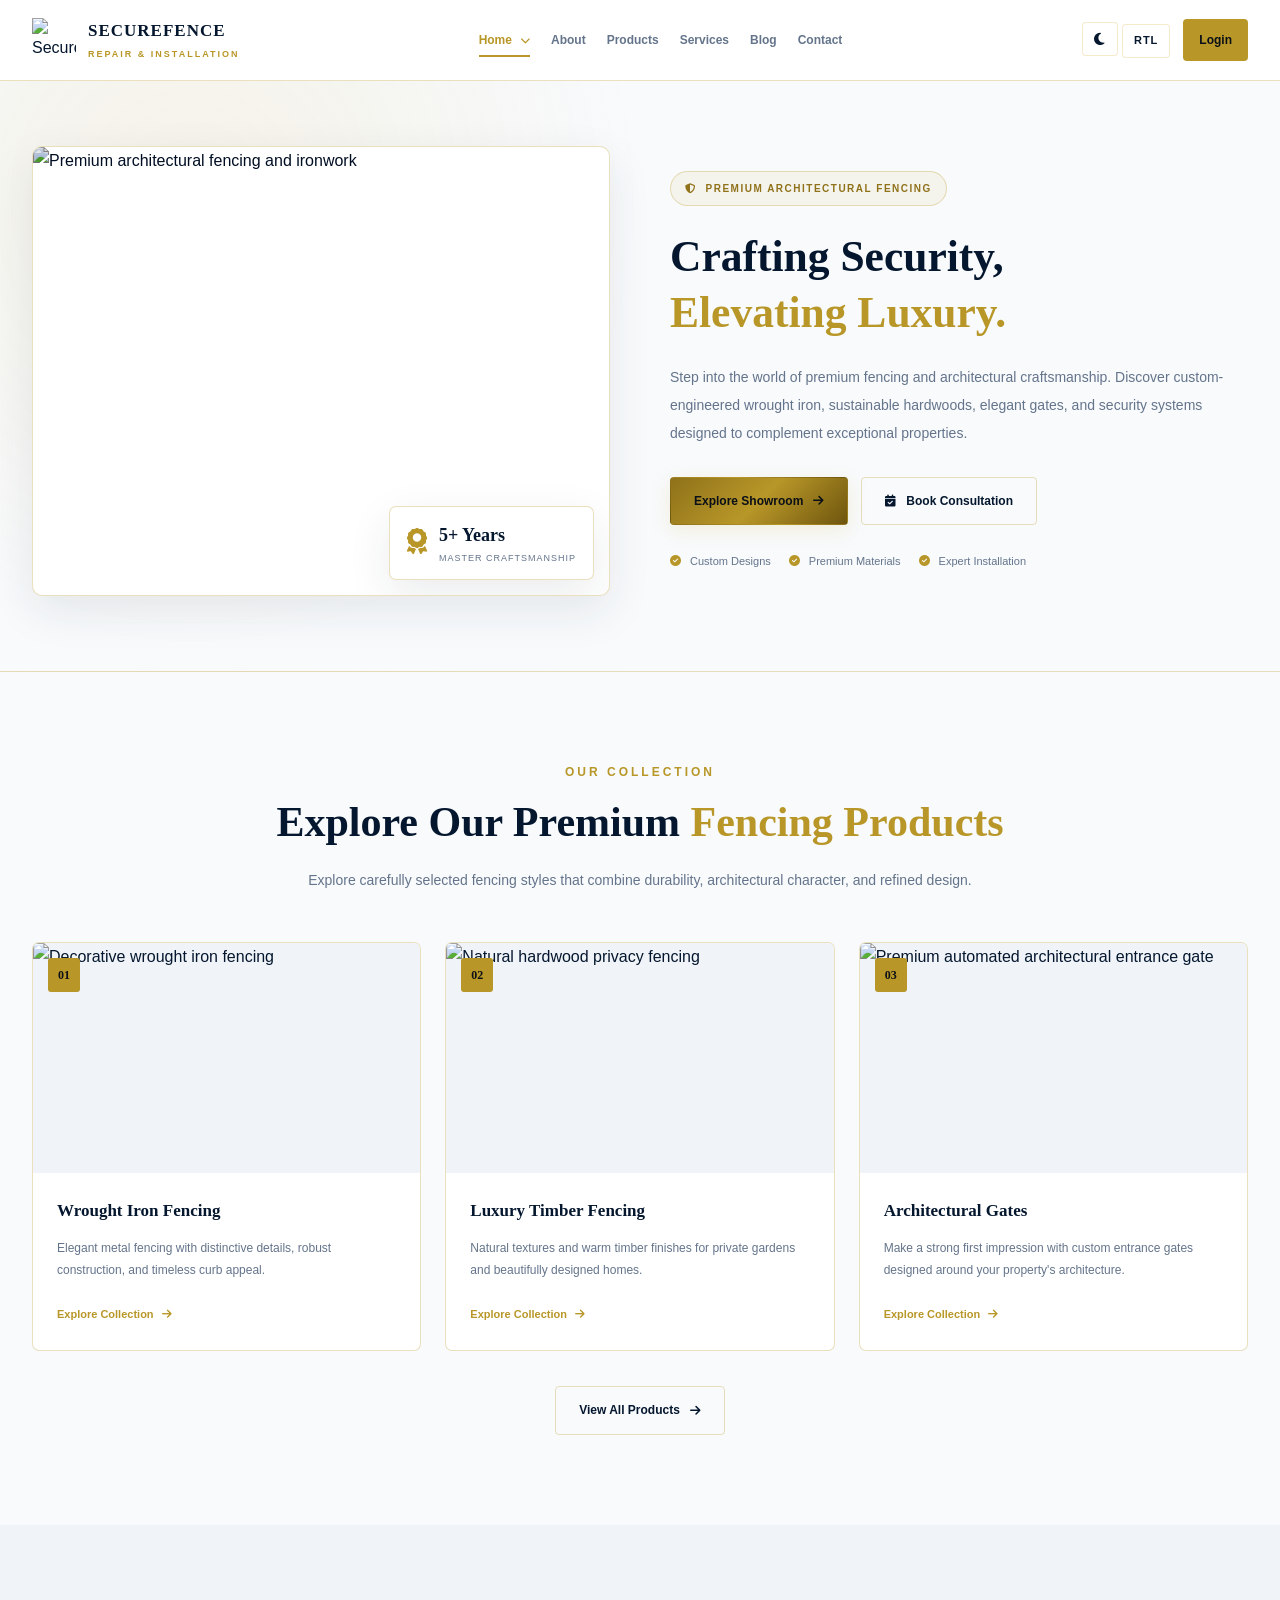
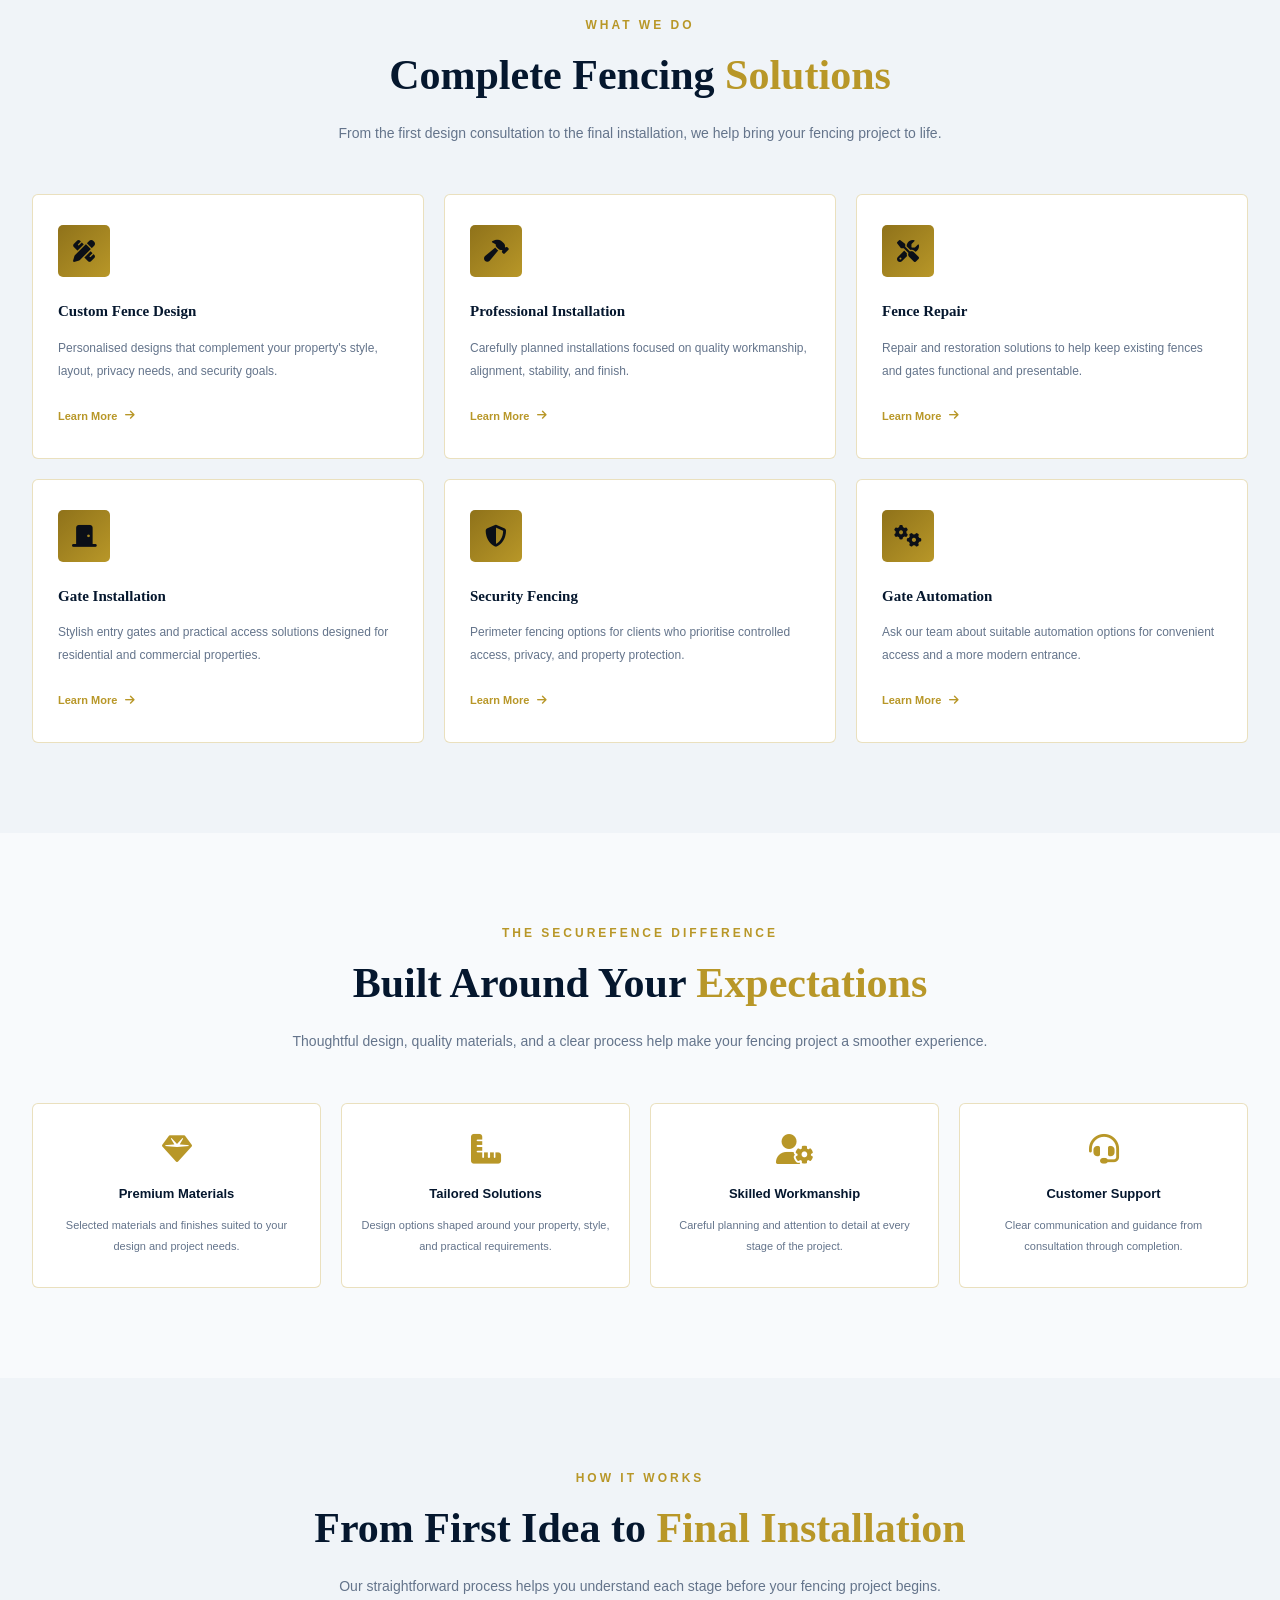
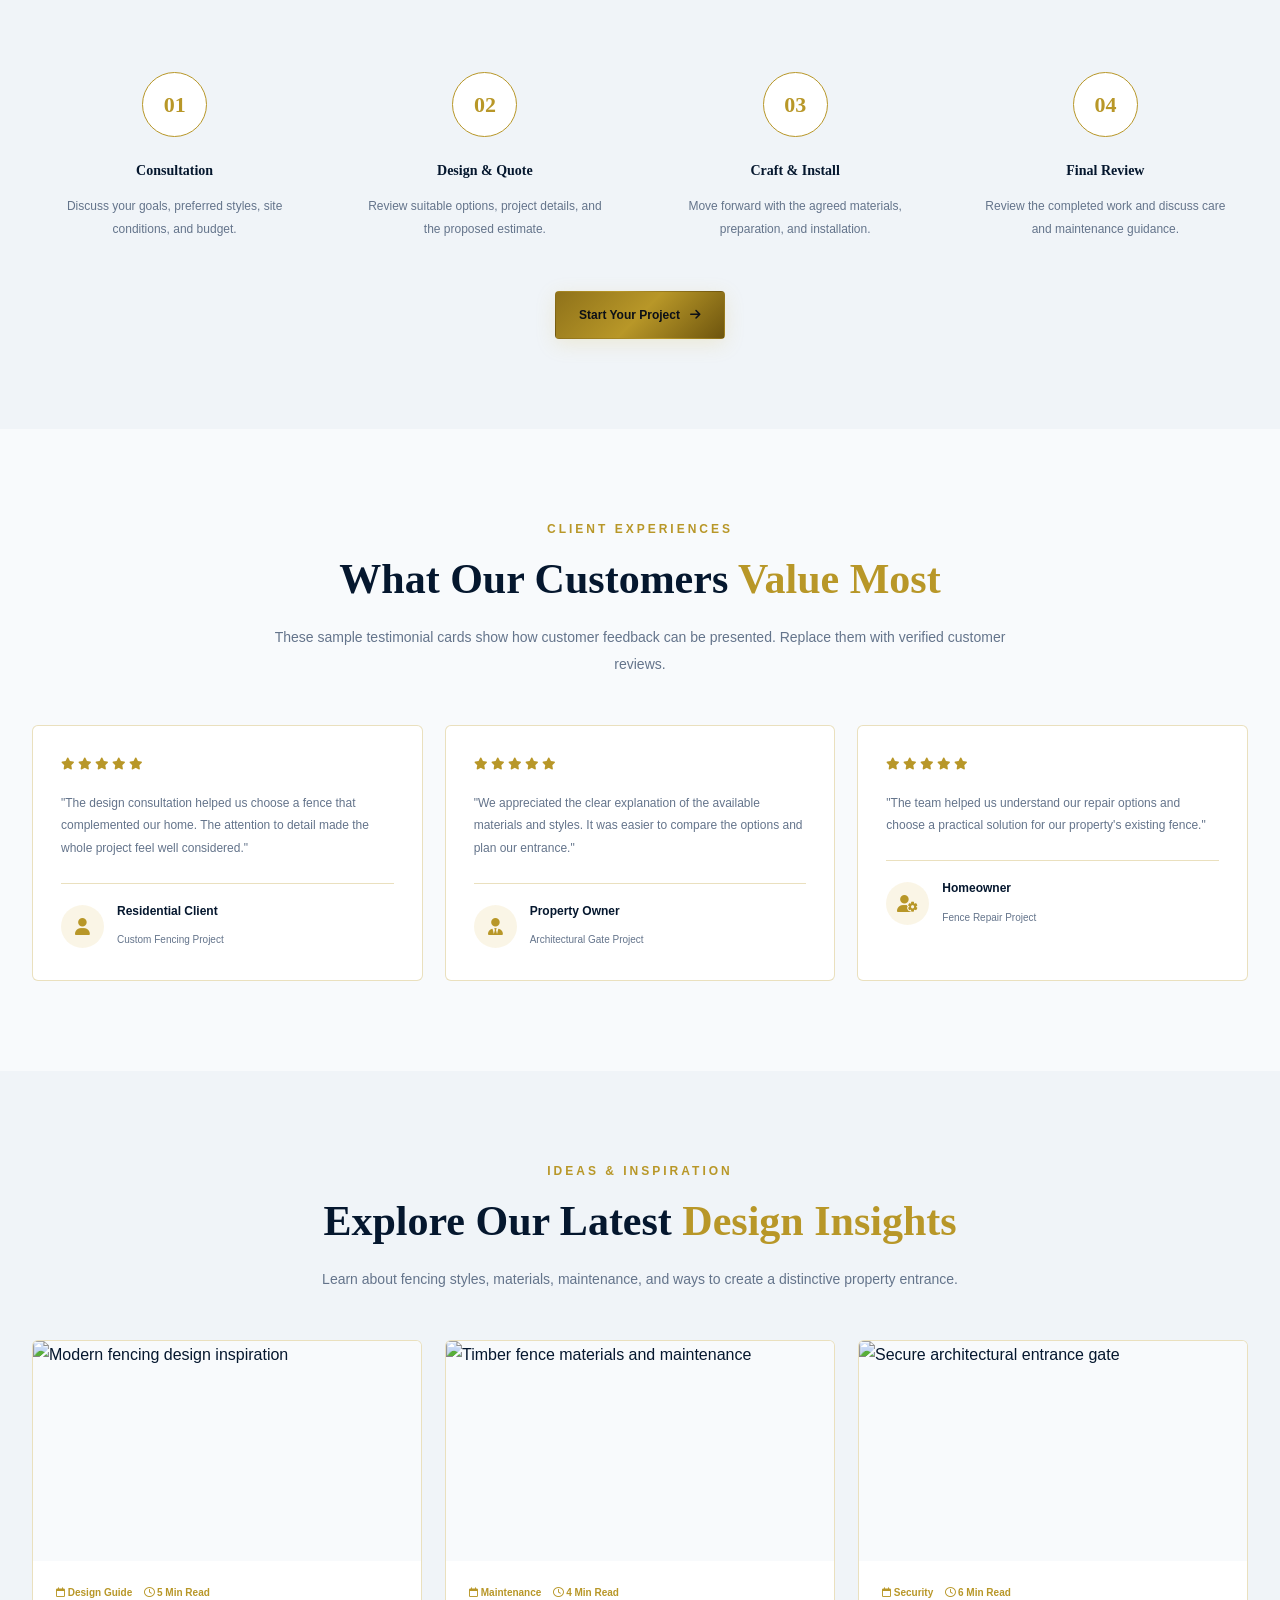
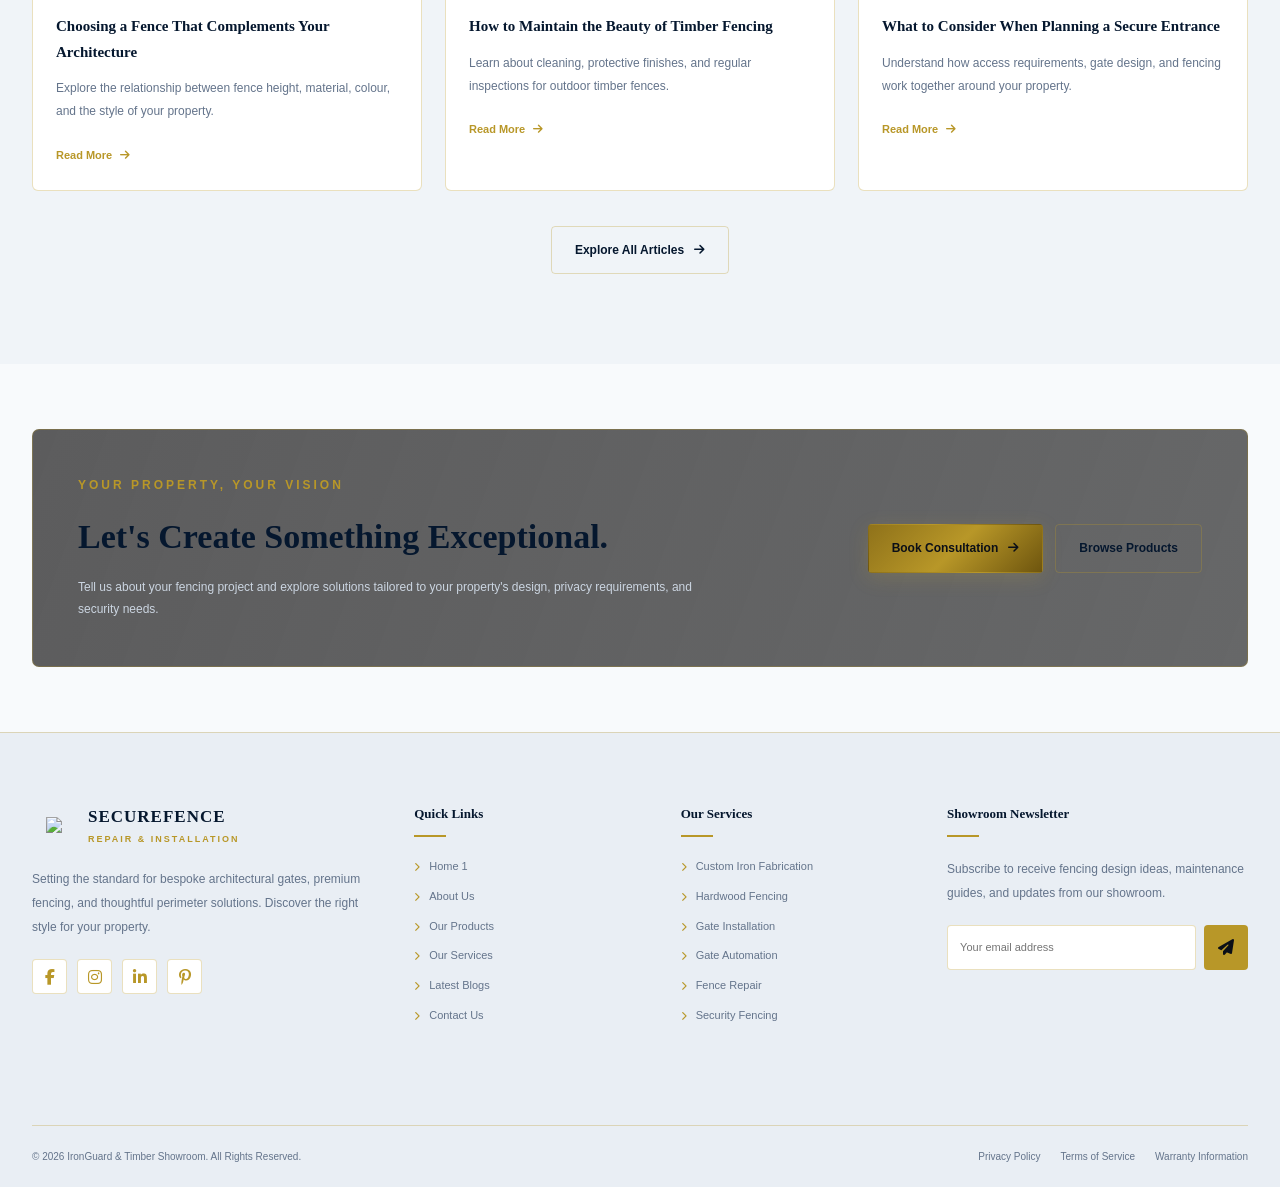
==== index.html @ bda10351 "Add files via upload" ====
<!DOCTYPE html>
<html lang="en" dir="ltr" data-theme="light">
<head>
<meta charset="UTF-8">
<meta name="viewport" content="width=device-width, initial-scale=1.0">

<title>Premium Fencing Showroom</title>
<meta name="description" content="Discover premium fencing, architectural gates, custom ironwork and luxury timber fencing by IronGuard & Timber.">

<!-- Font Awesome: icons -->
 <link rel="stylesheet"
      href="https://cdnjs.cloudflare.com/ajax/libs/font-awesome/6.5.2/css/all.min.css">
<link rel="stylesheet" href="https://cdnjs.cloudflare.com/ajax/libs/font-awesome/6.5.2/css/all.min.css">
<link href="https://fonts.googleapis.com/css2?family=Cinzel:wght@600;700;800&family=Plus+Jakarta+Sans:wght@300;400;500;600;700;800&display=swap" rel="stylesheet">
<link rel="stylesheet" href="main.css">
<script src="main.js" defer></script>
<link rel="icon" type="image/png" sizes="64x64" href="Images/Securelogo-removebg-preview.png">

<style>
/* ================= ROOT VARIABLES ================= */


/* ================= HERO ================= */
.hero-banner {
    position: relative;
    min-height: 550px;
    display: flex;
    align-items: center;
    padding: 65px 0 75px;
    overflow: hidden;
    background:
        radial-gradient(circle at 15% 20%, rgba(212,175,55,.10), transparent 38%),
        var(--bg-dark);
    border-bottom: 1px solid var(--accent-border);
}

.hero-grid {
    display: grid;
    grid-template-columns: 1fr 1fr;
    gap: 60px;
    align-items: center;
}

.hero-visual {
    position: relative;
}

.visual-frame {
    height: 450px;
    width: 100%;
    position: relative;
    overflow: hidden;
    border: 1px solid var(--accent-border);
    border-radius: 10px;
    background: var(--bg-card);
    box-shadow: var(--shadow);
}

.banner-image {
    width: 100%;
    height: 100%;
    object-fit: cover;
    object-position: center;
    display: block;
    filter: brightness(.87) contrast(1.06);
    transition: transform .7s ease;
}

.visual-frame:hover .banner-image {
    transform: scale(1.04);
}

.floating-stat-card {
    position: absolute;
    bottom: 15px;
    right: 15px;
    max-width: calc(100% - 30px);
    display: flex;
    align-items: center;
    gap: 12px;
    padding: 13px 17px;
    border: 1px solid var(--accent-border);
    border-radius: 7px;
    background: var(--bg-card);
    box-shadow: var(--shadow);
}

.stat-icon {
    font-size: 27px;
    color: var(--gold-primary);
}

.stat-number {
    font-family: var(--font-heading);
    font-size: 18px;
    font-weight: 800;
    white-space: nowrap;
}

.stat-label {
    color: var(--text-muted);
    font-size: 9px;
    letter-spacing: 1px;
    text-transform: uppercase;
}

.hero-badge {
    display: inline-flex;
    align-items: center;
    gap: 9px;
    padding: 8px 14px;
    margin-bottom: 22px;
    border: 1px solid var(--accent-border);
    border-radius: 30px;
    color: var(--gold-light);
    background: rgba(212,175,55,.08);
    font-size: 10px;
    font-weight: 800;
    letter-spacing: 1.5px;
    text-transform: uppercase;
}

.hero-title {
    font-family: var(--font-heading);
    font-size: clamp(34px, 3.4vw, 51px);
    line-height: 1.3;
    margin-bottom: 22px;
}

.hero-title span {
    display: block;
    color: var(--gold-primary);
}

.hero-description {
    color: var(--text-muted);
    max-width: 580px;
    font-size: 14px;
    line-height: 2;
    margin-bottom: 30px;
}

.hero-actions {
    display: flex;
    flex-wrap: wrap;
    gap: 13px;
}

.hero-points {
    display: flex;
    flex-wrap: wrap;
    gap: 18px;
    margin-top: 27px;
    color: var(--text-muted);
    font-size: 11px;
}

.hero-points i {
    color: var(--gold-primary);
    margin-inline-end: 6px;
}

/* ================= ABOUT ================= */
.about-section {
    background: var(--soft-bg);
}

.about-grid {
    display: grid;
    grid-template-columns: 1fr 1fr;
    gap: 65px;
    align-items: center;
}

.about-visual {
    position: relative;
    padding: 0 20px 20px 0;
}

.about-visual img {
    width: 100%;
    height: 420px;
    display: block;
    object-fit: cover;
    border-radius: 7px;
    border: 1px solid var(--accent-border);
}

.about-visual::after {
    content: "";
    position: absolute;
    right: 0;
    bottom: 0;
    width: 65%;
    height: 65%;
    border-right: 3px solid var(--gold-primary);
    border-bottom: 3px solid var(--gold-primary);
    pointer-events: none;
    z-index: 0;
}

.about-visual img {
    position: relative;
    z-index: 1;
}

.about-experience {
    position: absolute;
    left: -12px;
    bottom: 38px;
    z-index: 2;
    background: var(--gold-primary);
    color: #0b0f17;
    padding: 17px 22px;
    border-radius: 5px;
}

.about-experience strong {
    display: block;
    font-family: var(--font-heading);
    font-size: 28px;
}

.about-experience span {
    font-size: 10px;
    font-weight: 800;
    text-transform: uppercase;
    letter-spacing: 1px;
}

.about-content .section-kicker {
    text-align: start;
}

.about-content .section-title {
    margin-bottom: 20px;
}

.about-content > p {
    color: var(--text-muted);
    font-size: 13px;
    line-height: 2;
    margin-bottom: 18px;
}

.about-points {
    display: grid;
    grid-template-columns: 1fr 1fr;
    gap: 16px;
    margin: 25px 0 30px;
}

.about-point {
    display: flex;
    gap: 11px;
    align-items: flex-start;
    font-size: 12px;
    font-weight: 700;
}

.about-point i {
    color: var(--gold-primary);
    margin-top: 4px;
}

/* ================= PRODUCTS ================= */
.products-section {
    background: var(--bg-dark);
}

.product-grid {
    display: grid;
    grid-template-columns: repeat(3, 1fr);
    gap: 24px;
}

.product-card {
    background: var(--bg-card);
    border: 1px solid var(--accent-border);
    border-radius: 7px;
    overflow: hidden;
    transition: var(--transition);
}

.product-card:hover {
    transform: translateY(-7px);
    border-color: var(--gold-primary);
    box-shadow: var(--shadow);
}

.product-image {
    height: 230px;
    overflow: hidden;
    position: relative;
    background: var(--soft-bg);
}

.product-image img {
    display: block;
    width: 100%;
    height: 100%;
    object-fit: cover;
    transition: transform .6s ease;
}

.product-card:hover .product-image img {
    transform: scale(1.06);
}

.product-number {
    position: absolute;
    left: 15px;
    top: 15px;
    background: var(--gold-primary);
    color: #0b0f17;
    font-family: var(--font-heading);
    font-size: 12px;
    font-weight: 800;
    padding: 7px 10px;
    border-radius: 3px;
}

.product-info {
    padding: 24px;
}

.product-info h3,
.service-card h3,
.process-card h3 {
    font-family: var(--font-heading);
}

.product-info h3 {
    font-size: 17px;
    margin-bottom: 11px;
}

.product-info p,
.service-card p,
.why-card p,
.process-card p,
.testimonial-card > p,
.blog-content p {
    color: var(--text-muted);
    font-size: 12px;
    line-height: 1.9;
}

.product-info p {
    margin-bottom: 17px;
}

.text-link {
    color: var(--gold-primary);
    font-size: 11px;
    font-weight: 800;
    display: inline-flex;
    align-items: center;
    gap: 8px;
    transition: var(--transition);
}

.text-link:hover {
    color: var(--gold-light);
    gap: 13px;
}

/* ================= SERVICES ================= */
.services-section {
    background: var(--soft-bg);
}

.services-grid {
    display: grid;
    grid-template-columns: repeat(3, 1fr);
    gap: 20px;
}

.service-card {
    position: relative;
    padding: 30px 25px;
    border: 1px solid var(--accent-border);
    border-radius: 6px;
    background: var(--bg-card);
    transition: var(--transition);
}

.service-card:hover {
    transform: translateY(-5px);
    border-color: var(--gold-primary);
}

.service-icon {
    width: 52px;
    height: 52px;
    display: flex;
    align-items: center;
    justify-content: center;
    color: #0b0f17;
    background: linear-gradient(135deg, var(--gold-light), var(--gold-primary));
    border-radius: 5px;
    font-size: 22px;
    margin-bottom: 22px;
}

.service-card h3 {
    font-size: 15px;
    margin-bottom: 12px;
}

.service-card p {
    margin-bottom: 18px;
}

/* ================= WHY CHOOSE US ================= */
.why-section {
    background: var(--bg-dark);
}

.why-grid {
    display: grid;
    grid-template-columns: repeat(4, 1fr);
    gap: 20px;
}

.why-card {
    text-align: center;
    padding: 30px 18px;
    background: var(--bg-card);
    border: 1px solid var(--accent-border);
    border-radius: 6px;
    transition: var(--transition);
}

.why-card:hover {
    border-color: var(--gold-primary);
    transform: translateY(-5px);
}

.why-card i {
    font-size: 30px;
    color: var(--gold-primary);
    margin-bottom: 19px;
}

.why-card h3 {
    font-size: 13px;
    margin-bottom: 10px;
}

.why-card p {
    font-size: 11px;
}

/* ================= PROCESS ================= */
.process-section {
    background: var(--soft-bg);
}

.process-grid {
    display: grid;
    grid-template-columns: repeat(4, 1fr);
    gap: 25px;
}

.process-card {
    text-align: center;
    padding: 25px 18px;
    position: relative;
}

.process-number {
    width: 65px;
    height: 65px;
    margin: 0 auto 22px;
    display: flex;
    align-items: center;
    justify-content: center;
    background: var(--bg-card);
    border: 1px solid var(--gold-primary);
    border-radius: 50%;
    color: var(--gold-primary);
    font-family: var(--font-heading);
    font-size: 22px;
    font-weight: 800;
}

.process-card h3 {
    font-size: 14px;
    margin-bottom: 12px;
}

/* ================= TESTIMONIALS ================= */
.testimonials-section {
    background: var(--bg-dark);
}

.testimonial-grid {
    display: grid;
    grid-template-columns: repeat(3, 1fr);
    gap: 22px;
}

.testimonial-card {
    padding: 28px;
    background: var(--bg-card);
    border: 1px solid var(--accent-border);
    border-radius: 6px;
}

.testimonial-stars {
    color: var(--gold-primary);
    font-size: 12px;
    letter-spacing: 3px;
    margin-bottom: 17px;
}

.testimonial-card > p {
    margin-bottom: 23px;
}

.testimonial-person {
    display: flex;
    align-items: center;
    gap: 13px;
    padding-top: 17px;
    border-top: 1px solid var(--accent-border);
}

.testimonial-avatar {
    width: 43px;
    height: 43px;
    flex-shrink: 0;
    display: flex;
    align-items: center;
    justify-content: center;
    background: rgba(212,175,55,.12);
    color: var(--gold-primary);
    border-radius: 50%;
    font-size: 17px;
}

.testimonial-person h4 {
    font-size: 12px;
    margin-bottom: 3px;
}

.testimonial-person span {
    color: var(--text-muted);
    font-size: 10px;
}

/* ================= BLOG ================= */
.blog-section {
    background: var(--soft-bg);
}

.blog-grid {
    display: grid;
    grid-template-columns: repeat(3, 1fr);
    gap: 23px;
}

.blog-card {
    background: var(--bg-card);
    border: 1px solid var(--accent-border);
    border-radius: 6px;
    overflow: hidden;
    transition: var(--transition);
}

.blog-card:hover {
    transform: translateY(-5px);
    border-color: var(--gold-primary);
}

.blog-image {
    height: 220px;
    overflow: hidden;
    background: var(--bg-dark);
}

.blog-image img {
    display: block;
    width: 100%;
    height: 100%;
    object-fit: cover;
    transition: transform .6s ease;
}

.blog-card:hover .blog-image img {
    transform: scale(1.05);
}

.blog-content {
    padding: 23px;
}

.blog-meta {
    display: flex;
    gap: 12px;
    flex-wrap: wrap;
    color: var(--gold-primary);
    font-size: 10px;
    font-weight: 800;
    margin-bottom: 13px;
}

.blog-content h3 {
    font-family: var(--font-heading);
    font-size: 15px;
    line-height: 1.7;
    margin-bottom: 12px;
}

.blog-content p {
    margin-bottom: 17px;
}

/* ================= CTA ================= */
.cta-section {
    padding: 65px 0;
    background: var(--bg-dark);
}

.cta-box {
    position: relative;
    overflow: hidden;
    display: flex;
    justify-content: space-between;
    align-items: center;
    gap: 30px;
    padding: 45px;
    background:
        linear-gradient(110deg, rgba(89, 89, 90, 0.98), rgba(81, 82, 83, 0.88)),
        url("Images/fffff.jpg") center/cover;
    border: 1px solid var(--accent-border);
    border-radius: 7px;
}

.cta-box h2 {
    font-family: var(--font-heading);
    font-size: clamp(23px, 3vw, 34px);
    margin-bottom: 10px;
}

.cta-box p {
    color: #cbd5e1;
    font-size: 12px;
    line-height: 1.9;
    max-width: 650px;
}

.cta-actions {
    display: flex;
    flex-wrap: wrap;
    gap: 12px;
    flex-shrink: 0;
}

/* ================= FOOTER ================= */
.site-footer {
    padding: 70px 0 0;
    background: var(--footer-bg);
    border-top: 1px solid var(--accent-border);
}

.footer-grid {
    display: grid;
    grid-template-columns: 1.5fr 1fr 1fr 1.3fr;
    gap: 35px;
    padding-bottom: 45px;
}

.footer-brand > p,
.footer-newsletter > p {
    color: var(--text-muted);
    font-size: 12px;
    line-height: 2;
    margin: 20px 0;
}

.footer-heading {
    color: var(--text-main);
    font-family: var(--font-heading);
    font-size: 13px;
    margin-bottom: 20px;
}

.footer-links li {
    margin-bottom: 11px;
}

.footer-links a {
    display: flex;
    align-items: center;
    gap: 9px;
    color: var(--text-muted);
    font-size: 11px;
    transition: var(--transition);
}

.footer-links a i {
    color: var(--gold-primary);
    font-size: 9px;
}

.footer-links a:hover {
    color: var(--gold-primary);
    transform: translateX(3px);
}

.social-links {
    display: flex;
    gap: 10px;
}

.social-icon {
    width: 35px;
    height: 35px;
    display: flex;
    align-items: center;
    justify-content: center;
    border: 1px solid var(--accent-border);
    border-radius: 4px;
    color: var(--gold-primary);
    transition: var(--transition);
}

.social-icon:hover {
    background: var(--gold-primary);
    color: #0b0f17;
}

.newsletter-form {
    display: flex;
    gap: 8px;
    margin-top: 18px;
}

.newsletter-input {
    width: 100%;
    min-width: 0;
    padding: 12px;
    border: 1px solid var(--accent-border);
    border-radius: 4px;
    outline: none;
    background: var(--input-bg);
    color: var(--text-main);
    font-size: 11px;
}

.newsletter-input:focus {
    border-color: var(--gold-primary);
}

.newsletter-btn {
    width: 44px;
    min-width: 44px;
    border: 0;
    border-radius: 4px;
    background: var(--gold-primary);
    color: #0b0f17;
}

.footer-bottom {
    display: flex;
    justify-content: space-between;
    align-items: center;
    gap: 20px;
    flex-wrap: wrap;
    padding: 22px 0;
    border-top: 1px solid var(--accent-border);
}

.footer-bottom p,
.legal-links a {
    color: var(--text-muted);
    font-size: 10px;
}

.legal-links {
    display: flex;
    flex-wrap: wrap;
    gap: 20px;
}

.legal-links a:hover {
    color: var(--gold-primary);
}

/* ================= RTL SUPPORT ================= */
html[dir="rtl"] body {
    direction: rtl;
}

html[dir="rtl"] .home-dropdown-menu {
    left: auto;
    right: 0;
}

html[dir="rtl"] .floating-stat-card {
    right: auto;
    left: 15px;
}

html[dir="rtl"] .about-visual {
    padding: 0 0 20px 20px;
}

html[dir="rtl"] .about-visual::after {
    right: auto;
    left: 0;
    border-right: 0;
    border-left: 3px solid var(--gold-primary);
}

html[dir="rtl"] .about-experience {
    left: auto;
    right: -12px;
}

html[dir="rtl"] .product-number {
    left: auto;
    right: 15px;
}

html[dir="rtl"] .footer-links a:hover {
    transform: translateX(-3px);
}

html[dir="rtl"] .hero-title,
html[dir="rtl"] .hero-description,
html[dir="rtl"] .about-content > p,
html[dir="rtl"] .about-content .section-kicker {
    text-align: start;
}

html[dir="rtl"] .hero-points i {
    margin-right: 0;
    margin-left: 6px;
}

/* ================= RESPONSIVE ================= */
@media (max-width: 1050px) {
    .nav-menu {
        gap: 13px;
    }

    .nav-link,
    .home-dropdown-btn {
        font-size: 10px;
    }

    .header-container {
        gap: 13px;
    }

    .logo-text {
        font-size: 12px;
    }

    .header-actions {
        gap: 6px;
    }

    .footer-grid {
        grid-template-columns: repeat(2, 1fr);
    }

    .why-grid {
        grid-template-columns: repeat(2, 1fr);
    }
}

@media (max-width: 800px) {
    .nav-wrapper,
    .header-actions .btn-login {
        display: none;
    }

    .header-container {
        min-height: 75px;
    }

    .header-actions {
        display: flex;
        margin-inline-start: auto;
    }

    .mobile-toggle {
        display: inline-flex;
        align-items: center;
        justify-content: center;
    }

    .hero-banner {
        min-height: auto;
        padding: 55px 0;
    }

    .hero-grid,
    .about-grid {
        grid-template-columns: 1fr;
        gap: 35px;
    }

    .hero-visual {
        order: 1;
    }

    .hero-content {
        order: 2;
    }

    .visual-frame {
        height: 370px;
    }

    .about-grid {
        gap: 35px;
    }

    .product-grid,
    .services-grid,
    .testimonial-grid,
    .blog-grid {
        grid-template-columns: repeat(2, 1fr);
    }

    .process-grid {
        grid-template-columns: repeat(2, 1fr);
    }

    .cta-box {
        flex-direction: column;
        align-items: flex-start;
        padding: 30px;
    }
}

@media (max-width: 560px) {
    .section {
        padding: 60px 0;
    }

    .logo-icon {
        width: 36px;
        height: 36px;
    }

    .logo-text {
        font-size: 11px;
    }

    .logo-text span {
        font-size: 7px;
        letter-spacing: 1px;
    }

    .header-controls {
        gap: 5px;
    }

    .control-btn {
        width: 34px;
        height: 34px;
    }

    #rtlToggle {
        min-width: 39px;
        padding: 0 6px;
    }

    .mobile-toggle {
        width: 35px;
        height: 35px;
    }

    .hero-grid {
        gap: 30px;
    }

    .hero-title {
        font-size: 32px;
    }

    .visual-frame {
        height: 290px;
    }

    .product-grid,
    .services-grid,
    .why-grid,
    .process-grid,
    .testimonial-grid,
    .blog-grid,
    .about-points {
        grid-template-columns: 1fr;
    }

    .about-visual img {
        height: 310px;
    }

    .product-image,
    .blog-image {
        height: 210px;
    }

    .cta-box {
        padding: 24px;
    }

    .cta-actions {
        width: 100%;
    }

    .cta-actions .btn {
        width: 100%;
    }

    .footer-grid {
        grid-template-columns: 1fr;
        gap: 28px;
    }

    .footer-bottom {
        align-items: flex-start;
        flex-direction: column;
    }

    .legal-links {
        gap: 12px;
    }
}
</style>
</head>

<body>

<!-- ================= HEADER ================= --> 
<header class="site-header" id="siteHeader">
    <div class="container header-container">

        <a href="index.html" class="brand-logo" aria-label="SecureFence Home">
            <div class="logo-icon">
                <img src="Images/Securelogo-removebg-preview.png" height="50px" width="250px" alt="SecureFence Logo">
            </div>
            <div class="logo-text">
                  SECUREFENCE
                <span>REPAIR &amp; INSTALLATION</span>
            </div>
        </a>

        <div class="nav-wrapper">
            <nav aria-label="Main navigation">
                <ul class="nav-menu">
                    <li class="home-dropdown" id="desktopHomeDropdown">
                        <button class="home-dropdown-btn active" id="homeDropdownBtn" type="button"
                                aria-expanded="false" aria-controls="desktopHomeMenu">
                            Home <i class="fa-solid fa-chevron-down chevron" aria-hidden="true"></i>
                        </button>
                        <ul class="home-dropdown-menu" id="desktopHomeMenu">
                            <li>
                                <a href="index.html">
                                    <i class="fa-solid fa-house"></i> Home 1
                                </a>
                            </li>
                            <li>
                                <a href="home2.html" aria-current="page">
                                    <i class="fa-solid fa-house-chimney"></i> Home 2
                                </a>
                            </li>
                        </ul>
                    </li>
                    <li><a href="about.html" class="nav-link">About</a></li>
                    <li><a href="products.html" class="nav-link">Products</a></li>
                    <li><a href="services.html" class="nav-link">Services</a></li>
                    <li><a href="blog.html" class="nav-link">Blog</a></li>
                    <li><a href="contact.html" class="nav-link">Contact</a></li>
                </ul>
            </nav>
        </div>

        <div class="header-actions">
            <div class="header-controls">
                <button class="control-btn" id="themeToggle" type="button"
                        aria-label="Switch to light mode" title="Switch to light mode">
                    <i class="fa-solid fa-sun" id="themeIcon" aria-hidden="true"></i>
                </button>

                <button class="control-btn" id="rtlToggle" type="button"
                        aria-label="Switch to right-to-left direction" title="Switch to RTL">
                   <!--- <i class="fa-solid fa-right-left" aria-hidden="true"></i>-->
                    <span id="rtlText">RTL</span>
                </button>
            </div>

            <a href="login.html" class="btn-login">Login</a>

            <button class="mobile-toggle" id="mobileToggle" type="button"
                    aria-label="Open navigation" aria-expanded="false"
                    aria-controls="mobileMenu">
                <i class="fa-solid fa-bars" id="mobileIcon" aria-hidden="true"></i>
            </button>
        </div>
    </div>
</header>

<!-- ================= MOBILE MENU ================= -->
<div class="mobile-menu" id="mobileMenu">
    <div class="container">
        <nav aria-label="Mobile navigation">
            <ul class="mobile-nav-list">
                <li><a href="index.html">Home 1</a></li>
                <li><a href="home2.html" aria-current="page">Home 2</a></li>
                <li><a href="about.html">About</a></li>
                <li><a href="products.html">Products</a></li>
                <li><a href="services.html">Services</a></li>
                <li><a href="blog.html">Blog</a></li>
                <li><a href="contact.html">Contact</a></li>
                <li><a href="login.html">Login</a></li>
            </ul>
        </nav>
    </div>
</div>

<main>

<!-- ================= HERO ================= -->
<section class="hero-banner" id="home">
    <div class="container">
        <div class="hero-grid">

            <div class="hero-visual">
                <div class="visual-frame">
                    <img src="https://encrypted-tbn0.gstatic.com/images?q=tbn:ANd9GcSGnHTJgWegaNxL4UjMPlr9b5x_BzYWsgTxJr5S-Besag&s=10"
                         alt="Premium architectural fencing and ironwork"
                         class="banner-image">
                    <div class="floating-stat-card">
                        <div class="stat-icon"><i class="fa-solid fa-award"></i></div>
                        <div>
                            <div class="stat-number">5+ Years</div>
                            <div class="stat-label">Master Craftsmanship</div>
                        </div>
                    </div>
                </div>
            </div>

            <div class="hero-content">
                <div class="hero-badge">
                    <i class="fa-solid fa-shield-halved"></i>
                    Premium Architectural Fencing
                </div>

                <h1 class="hero-title">
                    Crafting Security,
                    <span>Elevating Luxury.</span>
                </h1>

                <p class="hero-description">
                    Step into the world of premium fencing and architectural
                    craftsmanship. Discover custom-engineered wrought iron,
                    sustainable hardwoods, elegant gates, and security systems
                    designed to complement exceptional properties.
                </p>

                <div class="hero-actions">
                    <a href="products.html" class="btn btn-primary">
                        Explore Showroom <i class="fa-solid fa-arrow-right"></i>
                    </a>
                    <a href="contact.html" class="btn btn-outline">
                        <i class="fa-solid fa-calendar-check"></i> Book Consultation
                    </a>
                </div>

                <div class="hero-points">
                    <span><i class="fa-solid fa-check-circle"></i> Custom Designs</span>
                    <span><i class="fa-solid fa-check-circle"></i> Premium Materials</span>
                    <span><i class="fa-solid fa-check-circle"></i> Expert Installation</span>
                </div>
            </div>

        </div>
    </div>
</section>

<!-- ================= PRODUCTS ================= -->
<section class="section products-section" id="products">
    <div class="container">
        <div class="section-heading">
            <div class="section-kicker">Our Collection</div>
            <h2 class="section-title">Explore Our Premium <span class="gold-text">Fencing Products</span></h2>
            <p class="section-description">
                Explore carefully selected fencing styles that combine durability,
                architectural character, and refined design.
            </p>
        </div>

        <div class="product-grid">
            <article class="product-card">
                <div class="product-image">
                    <img src="https://encrypted-tbn0.gstatic.com/images?q=tbn:ANd9GcRDUDPrTLCvik5MwPNTlvg_Gv_c2z_TXyYrkqqd3yqA5g&s=10"
                         alt="Decorative wrought iron fencing" loading="lazy">
                    <span class="product-number">01</span>
                </div>
                <div class="product-info">
                    <h3>Wrought Iron Fencing</h3>
                    <p>Elegant metal fencing with distinctive details, robust construction, and timeless curb appeal.</p>
                    <a href="products.html" class="text-link">Explore Collection <i class="fa-solid fa-arrow-right"></i></a>
                </div>
            </article>

            <article class="product-card">
                <div class="product-image">
                    <img src="https://encrypted-tbn0.gstatic.com/images?q=tbn:ANd9GcSwchcbYLzEyR4oUoK6cRiGrmWMpxkjY6FMWxBHDpFAIg&s=10"
                         alt="Natural hardwood privacy fencing" loading="lazy">
                    <span class="product-number">02</span>
                </div>
                <div class="product-info">
                    <h3>Luxury Timber Fencing</h3>
                    <p>Natural textures and warm timber finishes for private gardens and beautifully designed homes.</p>
                    <a href="products.html" class="text-link">Explore Collection <i class="fa-solid fa-arrow-right"></i></a>
                </div>
            </article>

            <article class="product-card">
                <div class="product-image">
                    <img src="https://encrypted-tbn0.gstatic.com/images?q=tbn:ANd9GcTMCTEZXHMNzhebxg4hYboxSyzQKWUmsTVuX5I8t8-BsQ&s=10"
                         alt="Premium automated architectural entrance gate" loading="lazy">
                    <span class="product-number">03</span>
                </div>
                <div class="product-info">
                    <h3>Architectural Gates</h3>
                    <p>Make a strong first impression with custom entrance gates designed around your property's architecture.</p>
                    <a href="products.html" class="text-link">Explore Collection <i class="fa-solid fa-arrow-right"></i></a>
                </div>
            </article>
        </div>

        <div style="text-align:center;margin-top:35px">
            <a href="products.html" class="btn btn-outline">View All Products <i class="fa-solid fa-arrow-right"></i></a>
        </div>
    </div>
</section>

<!-- ================= SERVICES ================= -->
<section class="section services-section" id="services">
    <div class="container">
        <div class="section-heading">
            <div class="section-kicker">What We Do</div>
            <h2 class="section-title">Complete Fencing <span class="gold-text">Solutions</span></h2>
            <p class="section-description">From the first design consultation to the final installation, we help bring your fencing project to life.</p>
        </div>

        <div class="services-grid">
            <article class="service-card">
                <div class="service-icon"><i class="fa-solid fa-pen-ruler"></i></div>
                <h3>Custom Fence Design</h3>
                <p>Personalised designs that complement your property's style, layout, privacy needs, and security goals.</p>
                <a href="services.html" class="text-link">Learn More <i class="fa-solid fa-arrow-right"></i></a>
            </article>

            <article class="service-card">
                <div class="service-icon"><i class="fa-solid fa-hammer"></i></div>
                <h3>Professional Installation</h3>
                <p>Carefully planned installations focused on quality workmanship, alignment, stability, and finish.</p>
                <a href="services.html" class="text-link">Learn More <i class="fa-solid fa-arrow-right"></i></a>
            </article>

            <article class="service-card">
                <div class="service-icon"><i class="fa-solid fa-screwdriver-wrench"></i></div>
                <h3>Fence Repair</h3>
                <p>Repair and restoration solutions to help keep existing fences and gates functional and presentable.</p>
                <a href="services.html" class="text-link">Learn More <i class="fa-solid fa-arrow-right"></i></a>
            </article>

            <article class="service-card">
                <div class="service-icon"><i class="fa-solid fa-door-closed"></i></div>
                <h3>Gate Installation</h3>
                <p>Stylish entry gates and practical access solutions designed for residential and commercial properties.</p>
                <a href="services.html" class="text-link">Learn More <i class="fa-solid fa-arrow-right"></i></a>
            </article>

            <article class="service-card">
                <div class="service-icon"><i class="fa-solid fa-shield-halved"></i></div>
                <h3>Security Fencing</h3>
                <p>Perimeter fencing options for clients who prioritise controlled access, privacy, and property protection.</p>
                <a href="services.html" class="text-link">Learn More <i class="fa-solid fa-arrow-right"></i></a>
            </article>

            <article class="service-card">
                <div class="service-icon"><i class="fa-solid fa-gears"></i></div>
                <h3>Gate Automation</h3>
                <p>Ask our team about suitable automation options for convenient access and a more modern entrance.</p>
                <a href="services.html" class="text-link">Learn More <i class="fa-solid fa-arrow-right"></i></a>
            </article>
        </div>
    </div>
</section>

<!-- ================= WHY CHOOSE US ================= -->
<section class="section why-section" id="why-us">
    <div class="container">
        <div class="section-heading">
            <div class="section-kicker">The SECUREFENCE Difference</div>
            <h2 class="section-title">Built Around Your <span class="gold-text">Expectations</span></h2>
            <p class="section-description">Thoughtful design, quality materials, and a clear process help make your fencing project a smoother experience.</p>
        </div>

        <div class="why-grid">
            <article class="why-card">
                <i class="fa-solid fa-gem"></i>
                <h3>Premium Materials</h3>
                <p>Selected materials and finishes suited to your design and project needs.</p>
            </article>
            <article class="why-card">
                <i class="fa-solid fa-ruler-combined"></i>
                <h3>Tailored Solutions</h3>
                <p>Design options shaped around your property, style, and practical requirements.</p>
            </article>
            <article class="why-card">
                <i class="fa-solid fa-user-gear"></i>
                <h3>Skilled Workmanship</h3>
                <p>Careful planning and attention to detail at every stage of the project.</p>
            </article>
            <article class="why-card">
                <i class="fa-solid fa-headset"></i>
                <h3>Customer Support</h3>
                <p>Clear communication and guidance from consultation through completion.</p>
            </article>
        </div>
    </div>
</section>

<!-- ================= PROCESS ================= -->
<section class="section process-section" id="process">
    <div class="container">
        <div class="section-heading">
            <div class="section-kicker">How It Works</div>
            <h2 class="section-title">From First Idea to <span class="gold-text">Final Installation</span></h2>
            <p class="section-description">Our straightforward process helps you understand each stage before your fencing project begins.</p>
        </div>

        <div class="process-grid">
            <article class="process-card">
                <div class="process-number">01</div>
                <h3>Consultation</h3>
                <p>Discuss your goals, preferred styles, site conditions, and budget.</p>
            </article>
            <article class="process-card">
                <div class="process-number">02</div>
                <h3>Design &amp; Quote</h3>
                <p>Review suitable options, project details, and the proposed estimate.</p>
            </article>
            <article class="process-card">
                <div class="process-number">03</div>
                <h3>Craft &amp; Install</h3>
                <p>Move forward with the agreed materials, preparation, and installation.</p>
            </article>
            <article class="process-card">
                <div class="process-number">04</div>
                <h3>Final Review</h3>
                <p>Review the completed work and discuss care and maintenance guidance.</p>
            </article>
        </div>

        <div style="text-align:center;margin-top:25px">
            <a href="contact.html" class="btn btn-primary">Start Your Project <i class="fa-solid fa-arrow-right"></i></a>
        </div>
    </div>
</section>

<!-- ================= TESTIMONIALS ================= -->
<section class="section testimonials-section" id="testimonials">
    <div class="container">
        <div class="section-heading">
            <div class="section-kicker">Client Experiences</div>
            <h2 class="section-title">What Our Customers <span class="gold-text">Value Most</span></h2>
            <p class="section-description">These sample testimonial cards show how customer feedback can be presented. Replace them with verified customer reviews.</p>
        </div>

        <div class="testimonial-grid">
            <article class="testimonial-card">
                <div class="testimonial-stars" aria-label="5 out of 5 stars">
                    <i class="fa-solid fa-star"></i><i class="fa-solid fa-star"></i><i class="fa-solid fa-star"></i><i class="fa-solid fa-star"></i><i class="fa-solid fa-star"></i>
                </div>
                <p>"The design consultation helped us choose a fence that complemented our home. The attention to detail made the whole project feel well considered."</p>
                <div class="testimonial-person">
                    <div class="testimonial-avatar"><i class="fa-solid fa-user"></i></div>
                    <div><h4>Residential Client</h4><span>Custom Fencing Project</span></div>
                </div>
            </article>

            <article class="testimonial-card">
                <div class="testimonial-stars" aria-label="5 out of 5 stars">
                    <i class="fa-solid fa-star"></i><i class="fa-solid fa-star"></i><i class="fa-solid fa-star"></i><i class="fa-solid fa-star"></i><i class="fa-solid fa-star"></i>
                </div>
                <p>"We appreciated the clear explanation of the available materials and styles. It was easier to compare the options and plan our entrance."</p>
                <div class="testimonial-person">
                    <div class="testimonial-avatar"><i class="fa-solid fa-user-tie"></i></div>
                    <div><h4>Property Owner</h4><span>Architectural Gate Project</span></div>
                </div>
            </article>

            <article class="testimonial-card">
                <div class="testimonial-stars" aria-label="5 out of 5 stars">
                    <i class="fa-solid fa-star"></i><i class="fa-solid fa-star"></i><i class="fa-solid fa-star"></i><i class="fa-solid fa-star"></i><i class="fa-solid fa-star"></i>
                </div>
                <p>"The team helped us understand our repair options and choose a practical solution for our property's existing fence."</p>
                <div class="testimonial-person">
                    <div class="testimonial-avatar"><i class="fa-solid fa-user-gear"></i></div>
                    <div><h4>Homeowner</h4><span>Fence Repair Project</span></div>
                </div>
            </article>
        </div>
    </div>
</section>

<!-- ================= BLOG ================= -->
<section class="section blog-section" id="blog">
    <div class="container">
        <div class="section-heading">
            <div class="section-kicker">Ideas &amp; Inspiration</div>
            <h2 class="section-title">Explore Our Latest <span class="gold-text">Design Insights</span></h2>
            <p class="section-description">Learn about fencing styles, materials, maintenance, and ways to create a distinctive property entrance.</p>
        </div>

        <div class="blog-grid">
            <article class="blog-card">
                <div class="blog-image">
                    <img src="https://encrypted-tbn0.gstatic.com/images?q=tbn:ANd9GcSnomcPvVDXRPD0rD32AiBqfCBNjrC3yFo0w8srVuxyhA&s=10" alt="Modern fencing design inspiration" loading="lazy">
                </div>
                <div class="blog-content">
                    <div class="blog-meta"><span><i class="fa-regular fa-calendar"></i> Design Guide</span><span><i class="fa-regular fa-clock"></i> 5 Min Read</span></div>
                    <h3>Choosing a Fence That Complements Your Architecture</h3>
                    <p>Explore the relationship between fence height, material, colour, and the style of your property.</p>
                    <a href="blog.html" class="text-link">Read More <i class="fa-solid fa-arrow-right"></i></a>
                </div>
            </article>

            <article class="blog-card">
                <div class="blog-image">
                    <img src="https://cdn.prod.website-files.com/63ec734487e69f1cc0fcd3f8/677fbceb76d4ce412a7a1575_download%20(1).jpg" alt="Timber fence materials and maintenance" loading="lazy">
                </div>
                <div class="blog-content">
                    <div class="blog-meta"><span><i class="fa-regular fa-calendar"></i> Maintenance</span><span><i class="fa-regular fa-clock"></i> 4 Min Read</span></div>
                    <h3>How to Maintain the Beauty of Timber Fencing</h3>
                    <p>Learn about cleaning, protective finishes, and regular inspections for outdoor timber fences.</p>
                    <a href="blog.html" class="text-link">Read More <i class="fa-solid fa-arrow-right"></i></a>
                </div>
            </article>

            <article class="blog-card">
                <div class="blog-image">
                    <img src="https://encrypted-tbn0.gstatic.com/images?q=tbn:ANd9GcQzOUYswkuJ_DgDsmLIfZEdTKwG3GOsm7kBLLds4Q0i1g&s" alt="Secure architectural entrance gate" loading="lazy">
                </div>
                <div class="blog-content">
                    <div class="blog-meta"><span><i class="fa-regular fa-calendar"></i> Security</span><span><i class="fa-regular fa-clock"></i> 6 Min Read</span></div>
                    <h3>What to Consider When Planning a Secure Entrance</h3>
                    <p>Understand how access requirements, gate design, and fencing work together around your property.</p>
                    <a href="blog.html" class="text-link">Read More <i class="fa-solid fa-arrow-right"></i></a>
                </div>
            </article>
        </div>

        <div style="text-align:center;margin-top:35px">
            <a href="blog.html" class="btn btn-outline">Explore All Articles <i class="fa-solid fa-arrow-right"></i></a>
        </div>
    </div>
</section>

<!-- ================= CTA ================= -->
<section class="cta-section">
    <div class="container">
        <div class="cta-box">
            <div>
                <div class="section-kicker">Your Property, Your Vision</div>
                <h2>Let's Create Something Exceptional.</h2>
                <p>Tell us about your fencing project and explore solutions tailored to your property's design, privacy requirements, and security needs.</p>
            </div>
            <div class="cta-actions">
                <a href="contact.html" class="btn btn-primary">Book Consultation <i class="fa-solid fa-arrow-right"></i></a>
                <a href="products.html" class="btn btn-outline">Browse Products</a>
            </div>
        </div>
    </div>
</section>

</main>

<!-- ================= FOOTER ================= -->
<footer class="site-footer" id="footer">
    <div class="container">
        <div class="footer-grid">

            <div class="footer-brand">
                <a href="index.html" class="brand-logo">
                    <div class="logo-icon">
                        <img src="Images/Securelogo-removebg-preview.png">
                    </div>
                    <div class="logo-text">SECUREFENCE<span>REPAIR & INSTALLATION</span></div>
                </a>

                <p>Setting the standard for bespoke architectural gates, premium fencing, and thoughtful perimeter solutions. Discover the right style for your property.</p>

                <div class="social-links">
                    <a href="#" class="social-icon" aria-label="Facebook"><i class="fa-brands fa-facebook-f"></i></a>
                    <a href="#" class="social-icon" aria-label="Instagram"><i class="fa-brands fa-instagram"></i></a>
                    <a href="#" class="social-icon" aria-label="LinkedIn"><i class="fa-brands fa-linkedin-in"></i></a>
                    <a href="#" class="social-icon" aria-label="Pinterest"><i class="fa-brands fa-pinterest-p"></i></a>
                </div>
            </div>

            <div>
                <h4 class="footer-heading">Quick Links</h4>
                <ul class="footer-links">
                    <li><a href="index.html"><i class="fa-solid fa-chevron-right"></i> Home 1</a></li>
                   <!--- <li><a href="home2.html"><i class="fa-solid fa-chevron-right"></i> Home 2</a></li>-->
                    <li><a href="about.html"><i class="fa-solid fa-chevron-right"></i> About Us</a></li>
                    <li><a href="products.html"><i class="fa-solid fa-chevron-right"></i> Our Products</a></li>
                    <li><a href="services.html"><i class="fa-solid fa-chevron-right"></i> Our Services</a></li>
                    <li><a href="blog.html"><i class="fa-solid fa-chevron-right"></i> Latest Blogs</a></li>
                    <li><a href="contact.html"><i class="fa-solid fa-chevron-right"></i> Contact Us</a></li>
                </ul>
            </div>

            <div>
                <h4 class="footer-heading">Our Services</h4>
                <ul class="footer-links">
                    <li><a href="services.html"><i class="fa-solid fa-chevron-right"></i> Custom Iron Fabrication</a></li>
                    <li><a href="services.html"><i class="fa-solid fa-chevron-right"></i> Hardwood Fencing</a></li>
                    <li><a href="services.html"><i class="fa-solid fa-chevron-right"></i> Gate Installation</a></li>
                    <li><a href="services.html"><i class="fa-solid fa-chevron-right"></i> Gate Automation</a></li>
                    <li><a href="services.html"><i class="fa-solid fa-chevron-right"></i> Fence Repair</a></li>
                    <li><a href="services.html"><i class="fa-solid fa-chevron-right"></i> Security Fencing</a></li>
                </ul>
            </div>

            <div class="footer-newsletter">
                <h4 class="footer-heading">Showroom Newsletter</h4>
                <p>Subscribe to receive fencing design ideas, maintenance guides, and updates from our showroom.</p>
                <form class="newsletter-form" id="newsletterForm">
                    <input type="email" name="email" placeholder="Your email address"
                           class="newsletter-input" aria-label="Your email address"
                           autocomplete="email" required>
                    <button type="submit" class="newsletter-btn" aria-label="Subscribe to newsletter">
                        <i class="fa-solid fa-paper-plane"></i>
                    </button>
                </form>
            </div>

        </div>

        <div class="footer-bottom">
            <p>&copy; <span id="currentYear"></span> IronGuard &amp; Timber Showroom. All Rights Reserved.</p>
            <div class="legal-links">
                <a href="privacy.html">Privacy Policy</a>
                <a href="terms.html">Terms of Service</a>
                <a href="warranty.html">Warranty Information</a>
            </div>
        </div>
    </div>
</footer>

<!-- ================= JAVASCRIPT ================= -->
<script>
document.addEventListener("DOMContentLoaded", function () {
    const htmlRoot = document.documentElement;

    /* COPYRIGHT YEAR */
    const currentYear = document.getElementById("currentYear");
    if (currentYear) {
        currentYear.textContent = new Date().getFullYear();
    }

    /* DARK / LIGHT MODE */
    const themeToggle = document.getElementById("themeToggle");
    const themeIcon = document.getElementById("themeIcon");

    function updateThemeButton() {
        const isDark = htmlRoot.getAttribute("data-theme") === "dark";

        if (themeIcon) {
            themeIcon.className = isDark
                ? "fa-solid fa-sun"
                : "fa-solid fa-moon";
        }

        if (themeToggle) {
            themeToggle.setAttribute(
                "aria-label",
                isDark ? "Switch to light mode" : "Switch to dark mode"
            );
            themeToggle.title = isDark
                ? "Switch to light mode"
                : "Switch to dark mode";
        }
    }

    if (themeToggle) {
        themeToggle.addEventListener("click", function () {
            const isDark = htmlRoot.getAttribute("data-theme") === "dark";
            htmlRoot.setAttribute("data-theme", isDark ? "light" : "dark");
            updateThemeButton();
        });
    }

    updateThemeButton();

    /* RTL / LTR */
    const rtlToggle = document.getElementById("rtlToggle");
    const rtlText = document.getElementById("rtlText");

    function updateDirectionButton() {
        const isRTL = htmlRoot.getAttribute("dir") === "rtl";

        if (rtlText) {
            rtlText.textContent = isRTL ? "LTR" : "RTL";
        }

        if (rtlToggle) {
            rtlToggle.setAttribute(
                "aria-label",
                isRTL
                    ? "Switch to left-to-right direction"
                    : "Switch to right-to-left direction"
            );
            rtlToggle.title = isRTL ? "Switch to LTR" : "Switch to RTL";
        }
    }

    if (rtlToggle) {
        rtlToggle.addEventListener("click", function () {
            const isRTL = htmlRoot.getAttribute("dir") === "rtl";
            htmlRoot.setAttribute("dir", isRTL ? "ltr" : "rtl");
            updateDirectionButton();
        });
    }

    updateDirectionButton();

    /* HEADER SCROLL EFFECT */
    const siteHeader = document.getElementById("siteHeader");

    function updateHeaderScroll() {
        if (siteHeader) {
            siteHeader.classList.toggle("scrolled", window.scrollY > 30);
        }
    }

    window.addEventListener("scroll", updateHeaderScroll, { passive: true });
    updateHeaderScroll();

    /* HOME DROPDOWN */
    const desktopDropdown = document.getElementById("desktopHomeDropdown");
    const desktopDropdownButton = document.getElementById("homeDropdownBtn");

    function closeAllDropdowns() {
        document.querySelectorAll(".home-dropdown").forEach(function (item) {
            item.classList.remove("open");
            const button = item.querySelector(".home-dropdown-btn");
            if (button) {
                button.setAttribute("aria-expanded", "false");
            }
        });
    }

    if (desktopDropdown && desktopDropdownButton) {
        desktopDropdownButton.addEventListener("click", function (event) {
            event.stopPropagation();

            const shouldOpen = !desktopDropdown.classList.contains("open");
            closeAllDropdowns();

            if (shouldOpen) {
                desktopDropdown.classList.add("open");
                desktopDropdownButton.setAttribute("aria-expanded", "true");
            }
        });
    }

    document.addEventListener("click", function (event) {
        if (event.target instanceof Element &&
            !event.target.closest(".home-dropdown")) {
            closeAllDropdowns();
        }
    });

    /* MOBILE NAVIGATION */
    const mobileToggle = document.getElementById("mobileToggle");
    const mobileMenu = document.getElementById("mobileMenu");
    const mobileIcon = document.getElementById("mobileIcon");

    function closeMobileMenu() {
        if (mobileMenu) {
            mobileMenu.classList.remove("show");
        }

        if (mobileToggle) {
            mobileToggle.setAttribute("aria-expanded", "false");
            mobileToggle.setAttribute("aria-label", "Open navigation");
        }

        if (mobileIcon) {
            mobileIcon.className = "fa-solid fa-bars";
        }
    }

    if (mobileToggle && mobileMenu) {
        mobileToggle.addEventListener("click", function () {
            const isOpen = mobileMenu.classList.toggle("show");

            mobileToggle.setAttribute("aria-expanded", String(isOpen));
            mobileToggle.setAttribute(
                "aria-label",
                isOpen ? "Close navigation" : "Open navigation"
            );

            if (mobileIcon) {
                mobileIcon.className = isOpen
                    ? "fa-solid fa-xmark"
                    : "fa-solid fa-bars";
            }

            if (!isOpen) {
                closeAllDropdowns();
            }
        });

        mobileMenu.querySelectorAll("a").forEach(function (link) {
            link.addEventListener("click", function () {
                closeMobileMenu();
                closeAllDropdowns();
            });
        });
    }

    /* ESC KEY CLOSES MENUS */
    document.addEventListener("keydown", function (event) {
        if (event.key === "Escape") {
            closeAllDropdowns();
            closeMobileMenu();
        }
    });

    /* NEWSLETTER DEMO */
    const newsletterForm = document.getElementById("newsletterForm");

    if (newsletterForm) {
        newsletterForm.addEventListener("submit", function (event) {
            event.preventDefault();

            const emailInput = newsletterForm.querySelector('input[type="email"]');

            if (!emailInput || !emailInput.checkValidity()) {
                if (emailInput) emailInput.reportValidity();
                return;
            }

            alert(
                "Thank you for your interest! Newsletter delivery needs to be connected to a mailing service."
            );

            newsletterForm.reset();
        });
    }
});
</script>

</body>
</html>
---- main.css ----
/* ================= ROOT VARIABLES ================= */

/* DEFAULT LIGHT THEME */
:root,
[data-theme="light"] {
    color-scheme: light;

    --bg-dark: #f8fafc;
    --bg-card: #ffffff;
    --bg-header: rgba(255, 255, 255, .97);
    --bg-topbar: #edf1f5;

    --gold-primary: #b89728;
    --gold-light: #8f721a;
    --gold-dark: #6e550e;

    --text-light: #05172e;
    --text-muted: #64748b;

    --accent-border: rgba(184, 151, 40, .30);
    --footer-bg: #e9eef4;
    --soft-bg: #f0f4f8;
    --input-bg: #ffffff;

    --shadow: 0 15px 45px rgba(30, 41, 59, .09);

    --font-heading: Georgia, "Times New Roman", serif;
    --font-body: Arial, Helvetica, sans-serif;
    --transition: all .3s ease;
}

/* DARK THEME */
[data-theme="dark"] {
    color-scheme: dark;

    --bg-dark: #0b0f17;
    --bg-card: #131924;
    --bg-header: rgba(19, 25, 36, .95);
    --bg-topbar: #131924;

    --gold-primary: #d4af37;
    --gold-light: #f3e5ab;
    --gold-dark: #aa820a;

    --text-light: #f8fafc;
    --text-muted: #94a3b8;

    --accent-border: rgba(212, 175, 55, .25);
    --footer-bg: #070a0f;
    --soft-bg: rgba(212, 175, 55, .1);
    --input-bg: #131924;

    --shadow: 0 15px 45px rgba(0, 0, 0, .25);

    --font-heading: Georgia, "Times New Roman", serif;
    --font-body: Arial, Helvetica, sans-serif;
    --transition: all .3s ease;
}

/* ================= RESET ================= */
* {
    margin: 0;
    padding: 0;
    box-sizing: border-box;
    scroll-behavior: smooth;
}

body {
    background: var(--bg-dark);
    color: var(--text-light);
    font-family: var(--font-body);
    line-height: 1.7;
    overflow-x: hidden;
    transition: background .3s, color .3s;
}

img {
    max-width: 100%;
}

a {
    color: inherit;
    text-decoration: none;
}

button,
input,
textarea,
select {
    font: inherit;
}

button {
    cursor: pointer;
}

ul {
    list-style: none;
}

.container {
    width: 100%;
    max-width: 1280px;
    margin: auto;
    padding: 0 32px;
}

.section {
    padding: 90px 0;
}

.section-heading {
    max-width: 740px;
    margin: 0 auto 48px;
    text-align: center;
}

.section-kicker {
    color: var(--gold-primary);
    font-size: 12px;
    font-weight: 800;
    text-transform: uppercase;
    letter-spacing: 3px;
    margin-bottom: 12px;
}

.section-title {
    font-family: var(--font-heading);
    font-size: clamp(27px, 3.5vw, 42px);
    line-height: 1.35;
    margin-bottom: 16px;
}

.section-description {
    color: var(--text-muted);
    font-size: 14px;
    line-height: 1.9;
}

.gold-text {
    color: var(--gold-primary);
}

/* ================= BUTTONS ================= */
.btn {
    padding: 13px 23px;
    border: 1px solid transparent;
    border-radius: 4px;
    font-size: 12px;
    font-weight: 800;
    display: inline-flex;
    align-items: center;
    justify-content: center;
    gap: 10px;
    transition: var(--transition);
}

.btn-primary {
    color: #0b0f17;
    background: linear-gradient(
        135deg,
        var(--gold-light),
        var(--gold-primary),
        var(--gold-dark)
    );
    box-shadow: 0 5px 20px rgba(212, 175, 55, .17);
}

.btn-primary:hover {
    transform: translateY(-3px);
    box-shadow: 0 9px 25px rgba(212, 175, 55, .3);
}

.btn-outline {
    border-color: var(--accent-border);
    color: var(--text-light);
    background: transparent;
}

.btn-outline:hover {
    border-color: var(--gold-primary);
    color: var(--gold-primary);
    transform: translateY(-3px);
}

/* ================= TOP BAR ================= */
.top-bar {
    position: sticky;
    top: 0;
    z-index: 1200;
    background: var(--bg-topbar);
    border-bottom: 1px solid var(--accent-border);
    padding: 7px 0;
    font-size: 11px;
    color: var(--text-muted);
}

.top-bar .container {
    display: flex;
    justify-content: space-between;
    align-items: center;
    gap: 15px;
}

.top-info,
.top-controls {
    display: flex;
    align-items: center;
    gap: 20px;
    flex-wrap: wrap;
}

.top-info span {
    display: inline-flex;
    align-items: center;
    gap: 8px;
}

.top-info i {
    color: var(--gold-primary);
}

.status-badge {
    display: inline-flex;
    align-items: center;
    gap: 7px;
    color: #4ade80;
}

.status-badge.closed {
    color: #f87171;
}

.status-dot {
    width: 7px;
    height: 7px;
    background: currentColor;
    border-radius: 50%;
}

.control-btn {
    min-width: 37px;
    height: 34px;
    padding: 5px 11px;
    border-radius: 4px;
    border: 1px solid rgba(212, 175, 55, .25);
    background: var(--bg-card);
    color: var(--text-light);
    display: inline-flex;
    align-items: center;
    justify-content: center;
    gap: 7px;
    font-size: 11px;
    font-weight: 800;
    transition: var(--transition);
    cursor: pointer;
}

#themeToggle {
    width: 36px;
    min-width: 36px;
    padding: 0;
    font-size: 14px;
}

#rtlToggle {
    min-width: 47px;
    letter-spacing: 1px;
}

.control-btn:hover {
    background: var(--gold-primary);
    color: #0b0f17;
    border-color: var(--gold-primary);
}

/* ================= HEADER ================= */
.site-header {
    position: sticky;
    top: 0;
    z-index: 1100;
    background: var(--bg-header);
    backdrop-filter: blur(14px);
    -webkit-backdrop-filter: blur(14px);
    border-bottom: 1px solid var(--accent-border);
    transition: var(--transition);
}

.site-header.scrolled {
    box-shadow: var(--shadow);
}

.header-container {
    min-height: 80px;
    display: grid;
    grid-template-columns: auto 1fr auto;
    align-items: center;
    gap: 25px;
}

.brand-logo {
    display: inline-flex;
    align-items: center;
    gap: 12px;
    flex-shrink: 0;
}

.logo-icon {
    width: 44px;
    height: 44px;
    display: flex;
    align-items: center;
    justify-content: center;
}

.logo-icon img {
    max-width: 100%;
    max-height: 100%;
    object-fit: contain;
}

.logo-text {
    font-family: var(--font-heading);
    font-size: 17px;
    font-weight: 800;
    color: var(--text-light);
    letter-spacing: 1px;
    line-height: 1.55;
    white-space: nowrap;
}

.logo-text span {
    display: block;
    color: var(--gold-primary);
    font-family: var(--font-body);
    font-size: 9px;
    font-weight: 700;
    letter-spacing: 2px;
    margin-top: 3px;
}

.nav-wrapper {
    display: flex;
    justify-content: center;
}

.nav-menu {
    display: flex;
    align-items: center;
    gap: 21px;
}

.nav-menu > li {
    position: relative;
}

.nav-link,
.home-dropdown-btn {
    position: relative;
    color: var(--text-muted);
    font-size: 12px;
    font-weight: 700;
    white-space: nowrap;
    transition: var(--transition);
}

.nav-link {
    display: inline-block;
    padding: 12px 0;
}

.home-dropdown-btn {
    display: flex;
    align-items: center;
    gap: 8px;
    padding: 12px 0;
    background: transparent;
    border: 0;
    cursor: pointer;
    font-family: var(--font-body);
}

/* ================= NAV HOVER AND ACTIVE ================= */
.nav-link::after,
.home-dropdown-btn::after {
    content: "";
    position: absolute;
    left: 0;
    bottom: 5px;
    height: 2px;
    width: 0;
    background: var(--gold-primary);
    transition: var(--transition);
}

/* Hover state */
.nav-link:hover,
.home-dropdown-btn:hover {
    color: var(--gold-light);
}

/* Current page text */
.nav-link.active,
.nav-link[aria-current="page"],
.home-dropdown-btn.active,
.home-dropdown-btn[aria-current="page"] {
    color: var(--gold-primary);
}

/* Current page underline */
.nav-link.active::after,
.nav-link[aria-current="page"]::after,
.home-dropdown-btn.active::after,
.home-dropdown-btn[aria-current="page"]::after {
    width: 100%;
}

/* ================= HOME DROPDOWN ================= */
.home-dropdown {
    position: relative;
}

.home-dropdown .chevron {
    font-size: 10px;
    transition: transform .3s ease;
    display: inline-block;
}

.home-dropdown.open .chevron {
    transform: rotate(180deg);
}

.home-dropdown-menu {
    position: absolute;
    top: calc(100% + 8px);
    left: 0;
    min-width: 185px;
    padding: 8px;
    border: 1px solid var(--accent-border);
    border-radius: 5px;
    background: var(--bg-card);
    box-shadow: var(--shadow);
    display: none;
    z-index: 1300;
}

.home-dropdown.open .home-dropdown-menu {
    display: block;
    animation: dropdownIn .2s ease;
}

@keyframes dropdownIn {
    from {
        opacity: 0;
        transform: translateY(-5px);
    }
    to {
        opacity: 1;
        transform: translateY(0);
    }
}

.home-dropdown-menu a {
    display: flex;
    align-items: center;
    gap: 10px;
    padding: 10px 12px;
    color: var(--text-muted);
    font-size: 12px;
    border-radius: 4px;
    transition: var(--transition);
}

.home-dropdown-menu a i {
    color: var(--gold-primary);
    width: 16px;
}

.home-dropdown-menu a:hover {
    color: var(--gold-light);
    background: var(--soft-bg);
    padding-left: 17px;
}

/* Current Home dropdown option */
.home-dropdown-menu a[aria-current="page"] {
    color: var(--gold-primary);
    background: var(--soft-bg);
}

[dir="rtl"] .home-dropdown-menu {
    left: auto;
    right: 0;
}

[dir="rtl"] .home-dropdown-menu a:hover {
    padding-left: 12px;
    padding-right: 17px;
}


/* ================= HEADER ACTIONS ================= */
.header-actions {
    display: flex;
    align-items: center;
    gap: 13px;
}

.btn-login {
    padding: 10px 15px;
    border: 1px solid var(--accent-border);
    border-radius: 4px;
    background: var(--gold-primary);
    color: #0b0f17;
    font-size: 12px;
    font-weight: 800;
    display: inline-flex;
    align-items: center;
    gap: 8px;
    white-space: nowrap;
    transition: var(--transition);
}

.btn-login:hover {
    border-color: var(--gold-primary);
    opacity: .9;
}

.mobile-toggle {
    display: none;
    border: 1px solid var(--accent-border);
    border-radius: 4px;
    background: transparent;
    color: var(--text-light);
    font-size: 21px;
    padding: 6px 10px;
    cursor: pointer;
}

/* ================= MOBILE MENU ================= */
.mobile-menu {
    display: none;
    position: relative;
    z-index: 1000;
    padding: 15px 32px;
    background: var(--bg-card);
    border-bottom: 1px solid var(--accent-border);
}

.mobile-menu.show {
    display: block;
}

.mobile-nav-list {
    display: flex;
    flex-direction: column;
    gap: 8px;
}

.mobile-nav-list a {
    display: block;
    padding: 11px 0;
    color: var(--text-muted);
    border-inline-start: 3px solid transparent;
    transition: var(--transition);
}

/* Mobile active page */
.mobile-nav-list a.active,
.mobile-nav-list a[aria-current="page"] {
    color: var(--gold-primary);
    border-inline-start-color: var(--gold-primary);
    padding-inline-start: 12px;
}

.mobile-menu .nav-link,
.mobile-menu .home-dropdown-btn {
    width: 100%;
    display: flex;
    justify-content: space-between;
    padding: 11px 0;
    text-align: left;
}

.mobile-menu .home-dropdown-menu {
    position: static;
    margin: 3px 0 10px;
    box-shadow: none;
    width: 100%;
}

/* ================= FOOTER ================= */
/* Original footer background colors preserved */
.site-footer {
    background: var(--footer-bg);
    border-top: 1px solid var(--accent-border);
    padding: 65px 0 25px;
}

.footer-grid {
    display: grid;
    grid-template-columns: 1.5fr 1fr 1fr 1.2fr;
    gap: 40px;
    margin-bottom: 45px;
}

.footer-brand p {
    color: var(--text-muted);
    font-size: 12px;
    line-height: 2;
    margin: 18px 0 22px;
}

.social-links {
    display: flex;
    flex-wrap: wrap;
    gap: 9px;
}

.social-icon {
    width: 37px;
    height: 37px;
    display: flex;
    align-items: center;
    justify-content: center;
    background: var(--bg-card);
    border: 1px solid var(--accent-border);
    border-radius: 4px;
    color: var(--text-muted);
    transition: var(--transition);
}

.social-icon:hover {
    background: var(--gold-primary);
    color: #0b0f17;
    transform: translateY(-3px);
}

.footer-heading {
    position: relative;
    padding-bottom: 12px;
    margin-bottom: 23px;
    color: var(--text-light);
    font-family: var(--font-heading);
    font-size: 14px;
}

.footer-heading::after {
    content: "";
    position: absolute;
    left: 0;
    bottom: 0;
    width: 32px;
    height: 2px;
    background: var(--gold-primary);
}

.footer-links li {
    margin-bottom: 12px;
}

.footer-links a {
    display: inline-flex;
    align-items: center;
    gap: 9px;
    color: var(--text-muted);
    font-size: 11px;
    transition: var(--transition);
}

.footer-links a i {
    color: var(--gold-primary);
    font-size: 9px;
}

.footer-links a:hover {
    color: var(--gold-light);
    transform: translateX(4px);
}

.footer-newsletter p {
    color: var(--text-muted);
    font-size: 11px;
    line-height: 1.9;
    margin-bottom: 16px;
}

.newsletter-form {
    display: flex;
    gap: 7px;
}

.newsletter-input {
    width: 100%;
    min-width: 0;
    padding: 11px 12px;
    background: var(--bg-card);
    border: 1px solid var(--accent-border);
    border-radius: 4px;
    outline: none;
    color: var(--text-light);
    font-size: 11px;
}

.newsletter-input:focus {
    border-color: var(--gold-primary);
}

.newsletter-btn {
    width: 44px;
    flex-shrink: 0;
    border: none;
    border-radius: 4px;
    background: var(--gold-primary);
    color: #0b0f17;
    cursor: pointer;
    transition: var(--transition);
}

.newsletter-btn:hover {
    background: var(--gold-light);
}

.footer-bottom {
    display: flex;
    justify-content: space-between;
    align-items: center;
    flex-wrap: wrap;
    gap: 20px;
    padding-top: 24px;
    border-top: 1px solid var(--accent-border);
    color: var(--text-muted);
    font-size: 10px;
}

.legal-links {
    display: flex;
    flex-wrap: wrap;
    gap: 20px;
}

.legal-links a:hover {
    color: var(--gold-primary);
}

/* ================= RTL ALIGNMENTS ================= */
[dir="rtl"] .nav-link::after,
[dir="rtl"] .home-dropdown-btn::after {
    left: auto;
    right: 0;
}

[dir="rtl"] .footer-heading::after {
    left: auto;
    right: 0;
}

[dir="rtl"] .footer-links a:hover {
    transform: translateX(-4px);
}

/* ================= RESPONSIVE ================= */
@media (max-width: 1100px) {
    .header-container {
        grid-template-columns: auto 1fr;
        justify-content: space-between;
    }

    .nav-wrapper {
        display: none;
    }

    .mobile-toggle {
        display: block;
    }

    .footer-grid {
        grid-template-columns: repeat(2, 1fr);
    }
}

@media (max-width: 768px) {
    .container {
        padding: 0 20px;
    }

    .footer-grid {
        gap: 30px;
    }
}

@media (max-width: 520px) {
    .footer-grid {
        grid-template-columns: 1fr;
        gap: 30px;
    }

    .footer-bottom {
        flex-direction: column;
        text-align: center;
    }

    .legal-links {
        justify-content: center;
        gap: 13px;
    }

    .header-actions {
        gap: 8px;
    }

    .btn-login {
        padding: 7px 10px;
        font-size: 11px;
    }
}

/* HOME DROPDOWN FIX */

.home-dropdown {
    position: relative;
}

.home-dropdown-menu {
    display: none;
    position: absolute;
    top: 100%;
    left: 0;
    min-width: 180px;
    z-index: 9999;
}

.home-dropdown.open .home-dropdown-menu {
    display: block;
}

.home-dropdown-menu a[aria-current="page"] {
    color: var(--gold-primary);
}

[dir="rtl"] .home-dropdown-menu {
    left: auto;
    right: 0;
}
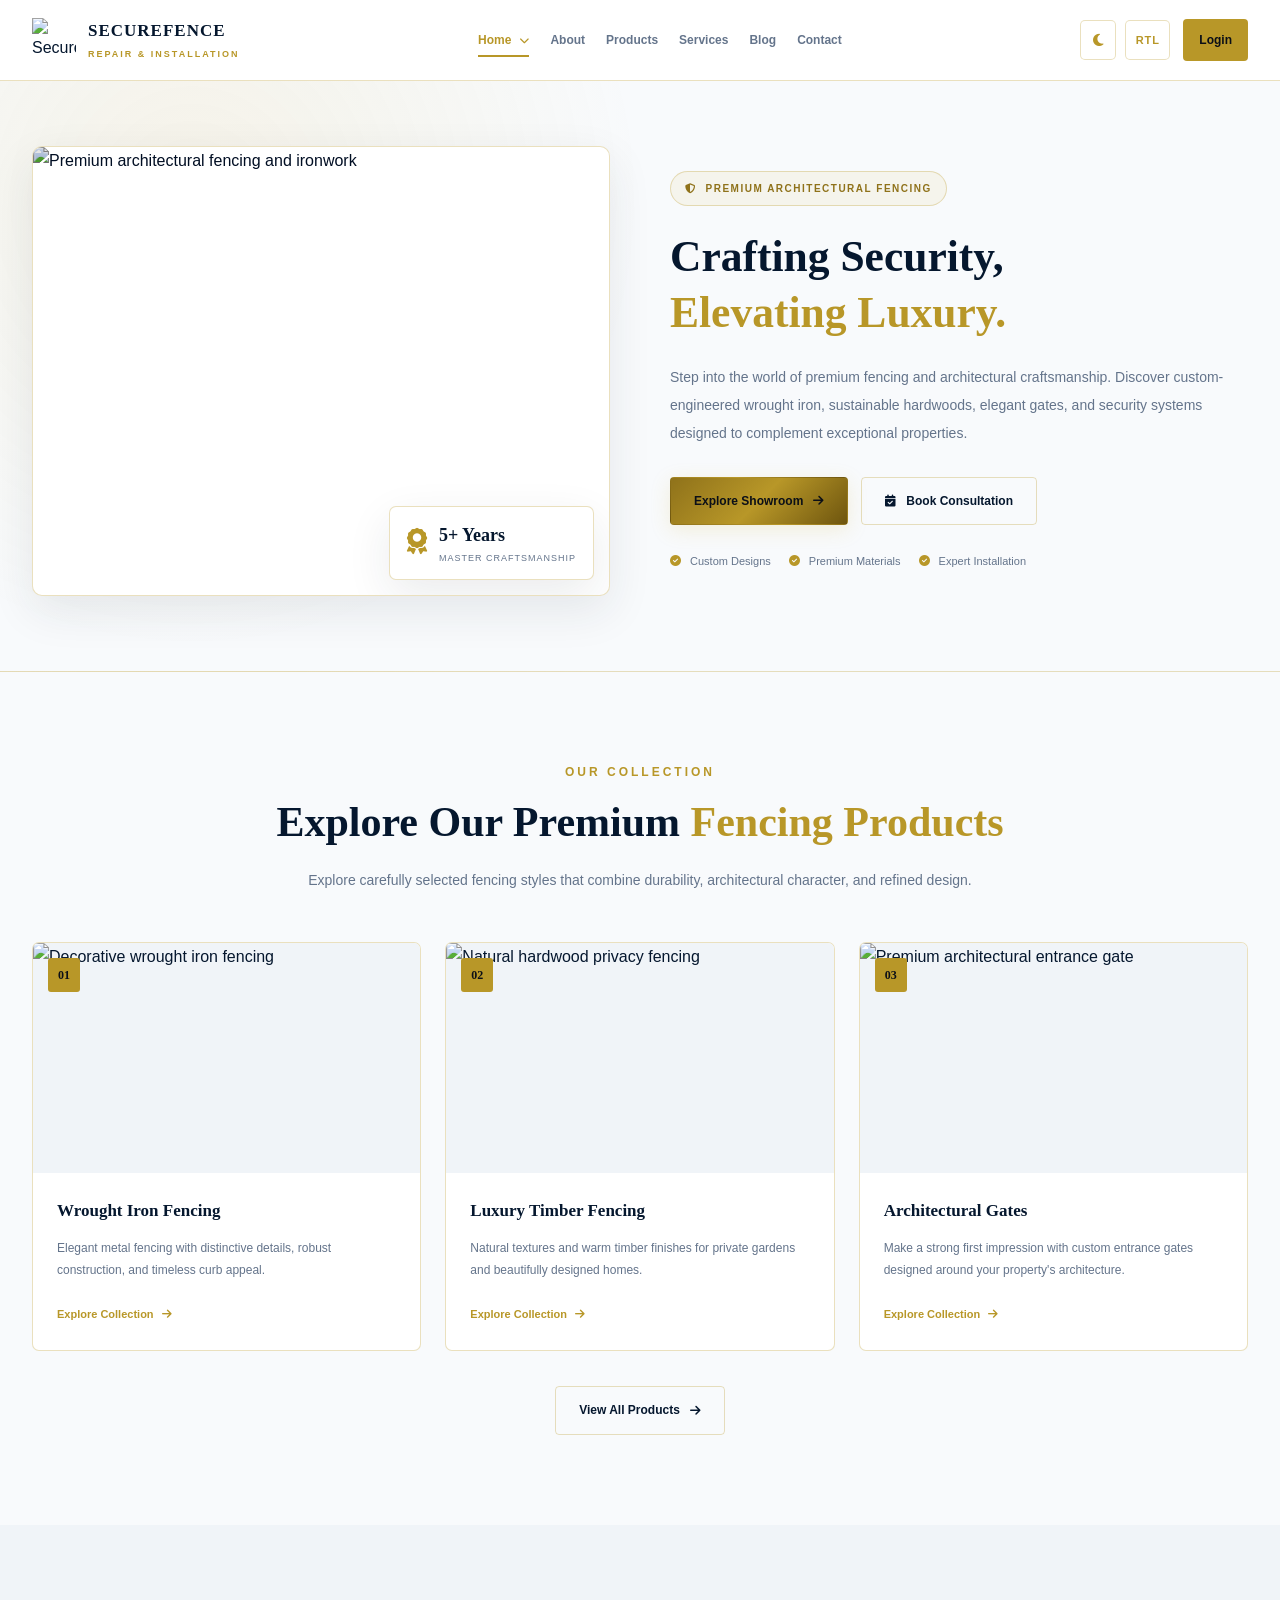
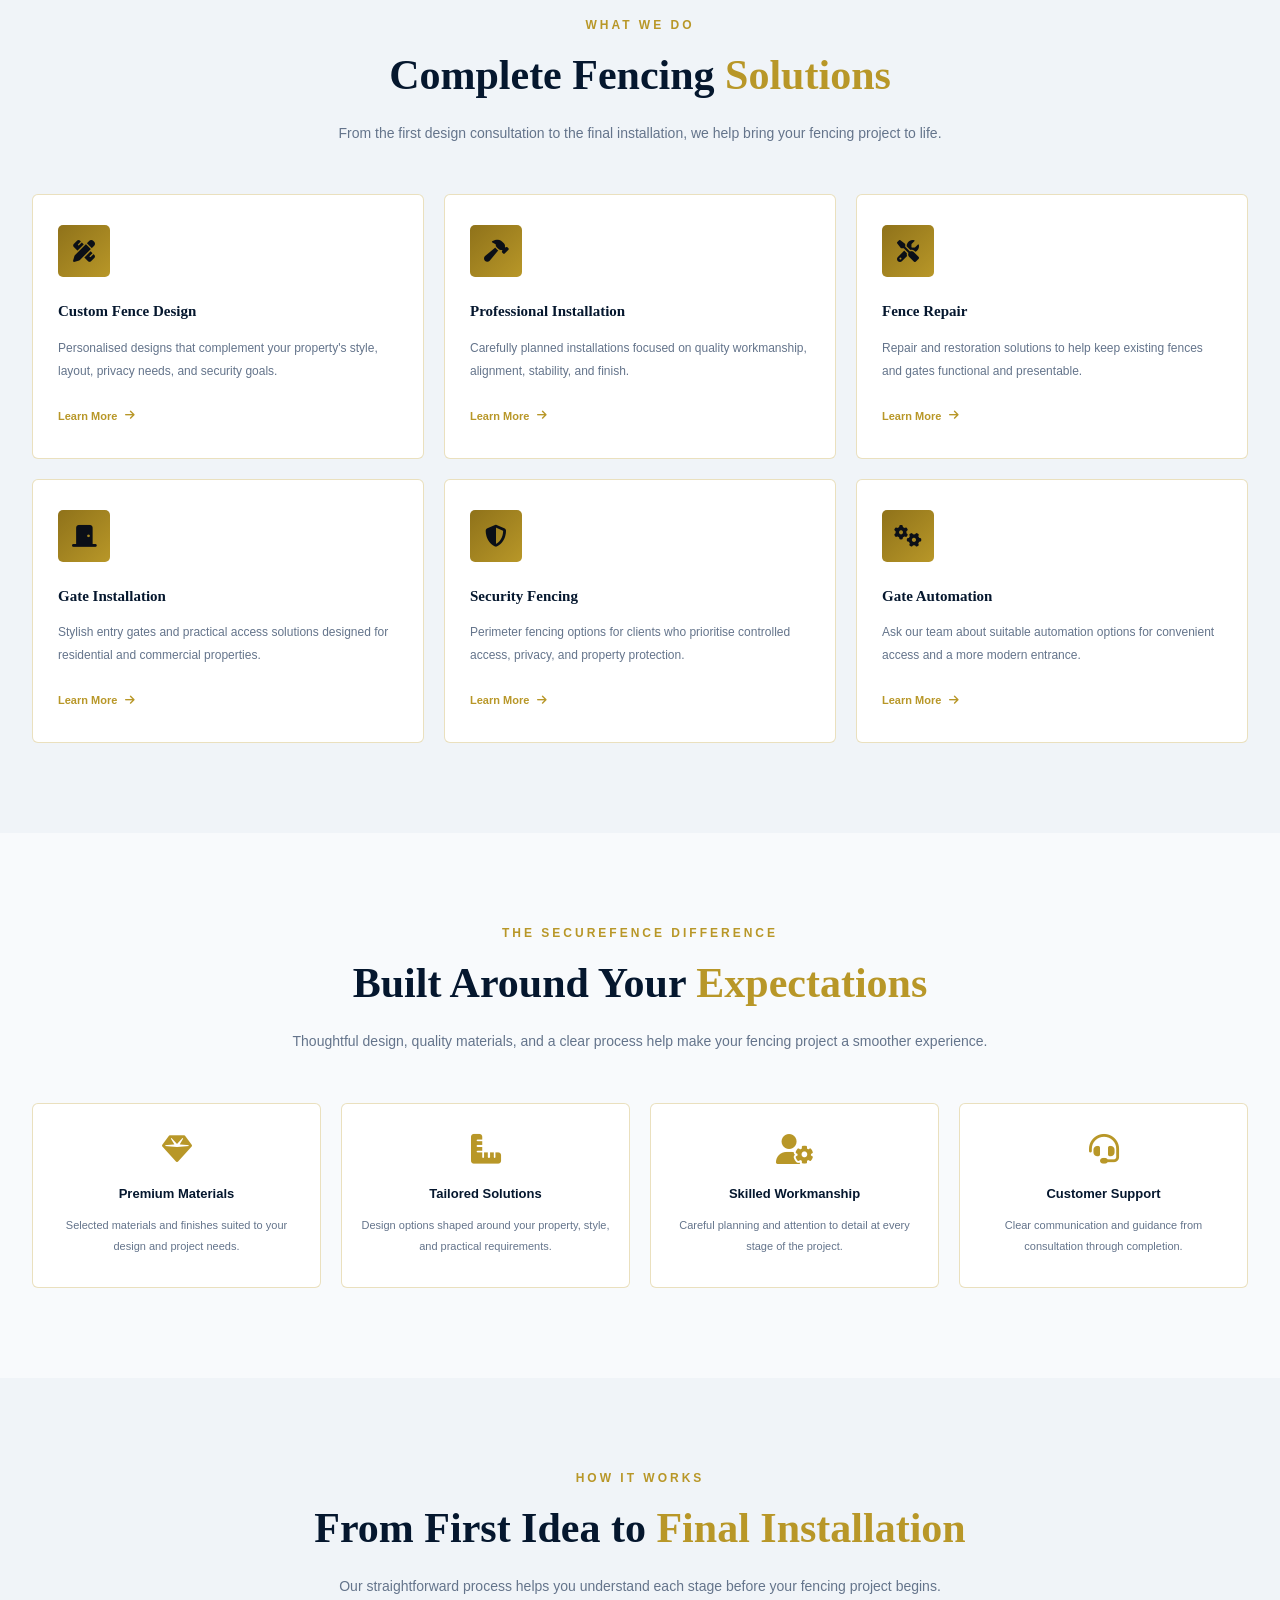
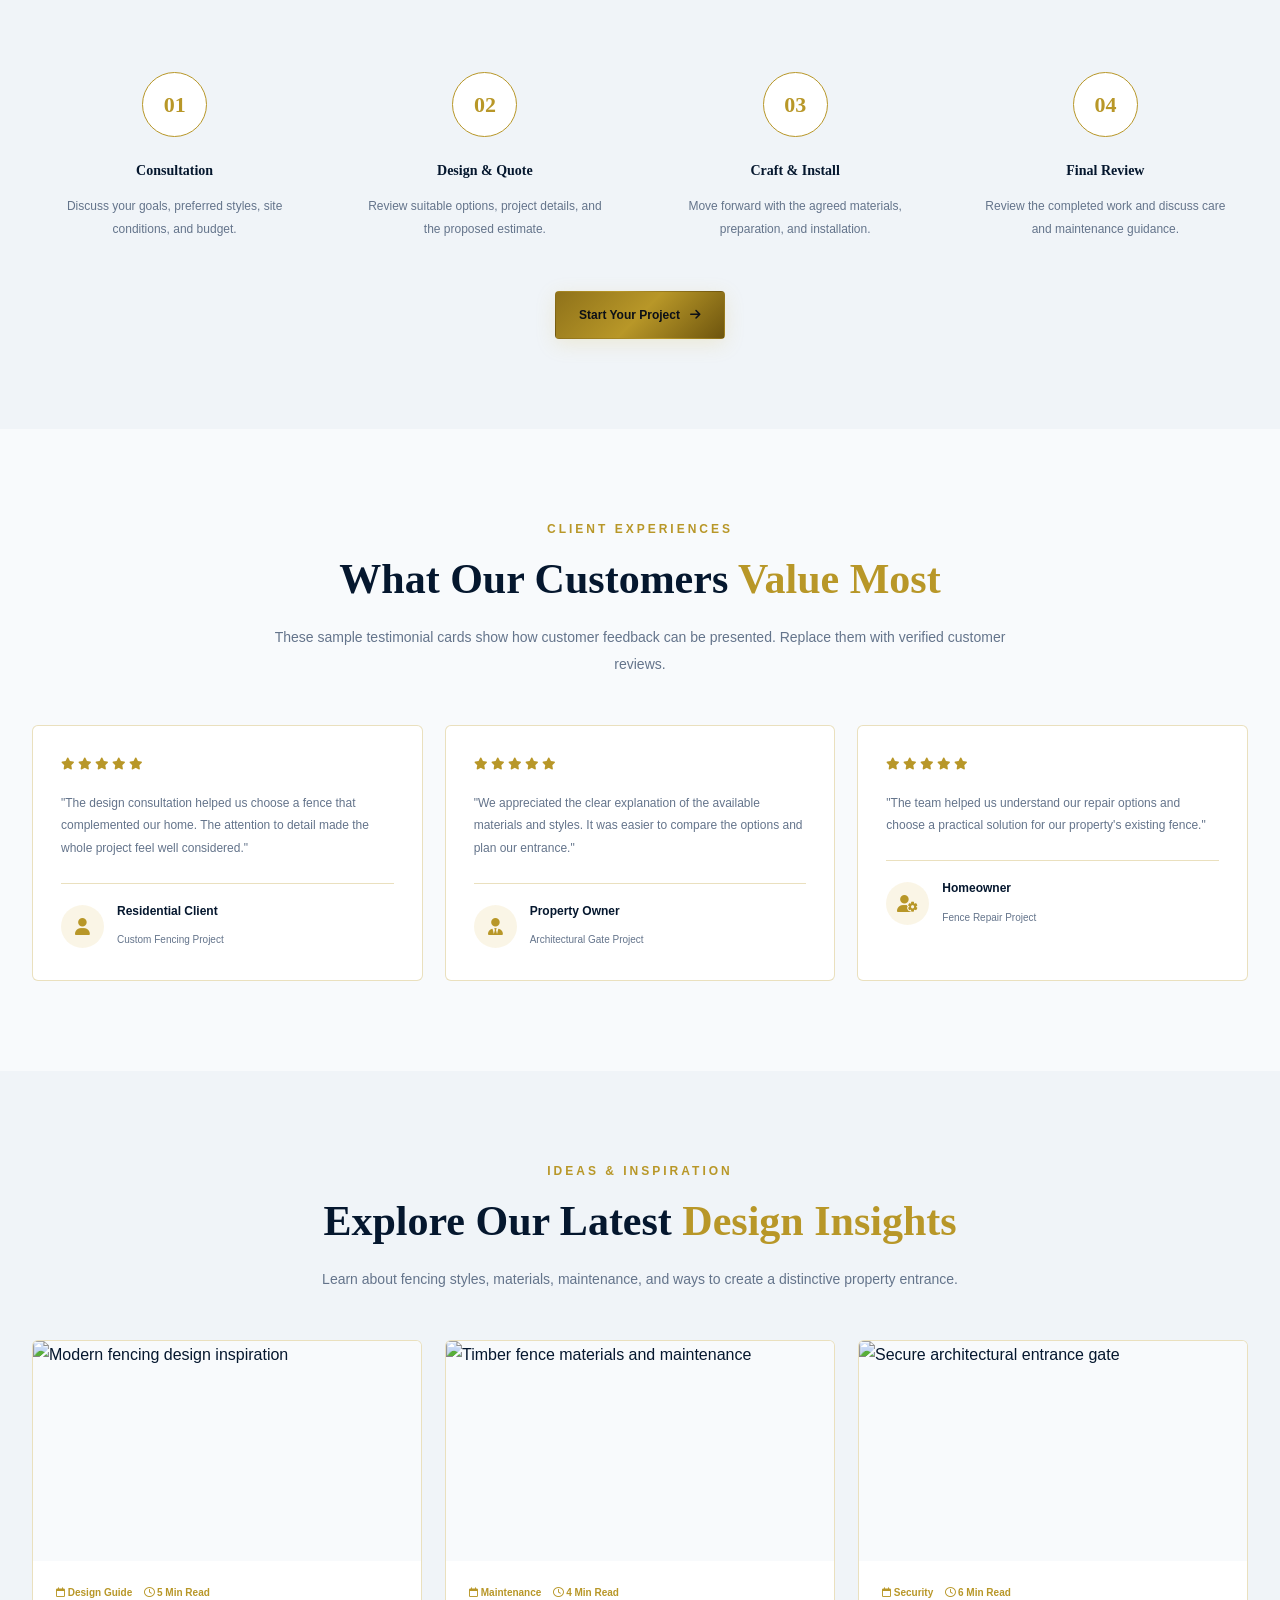
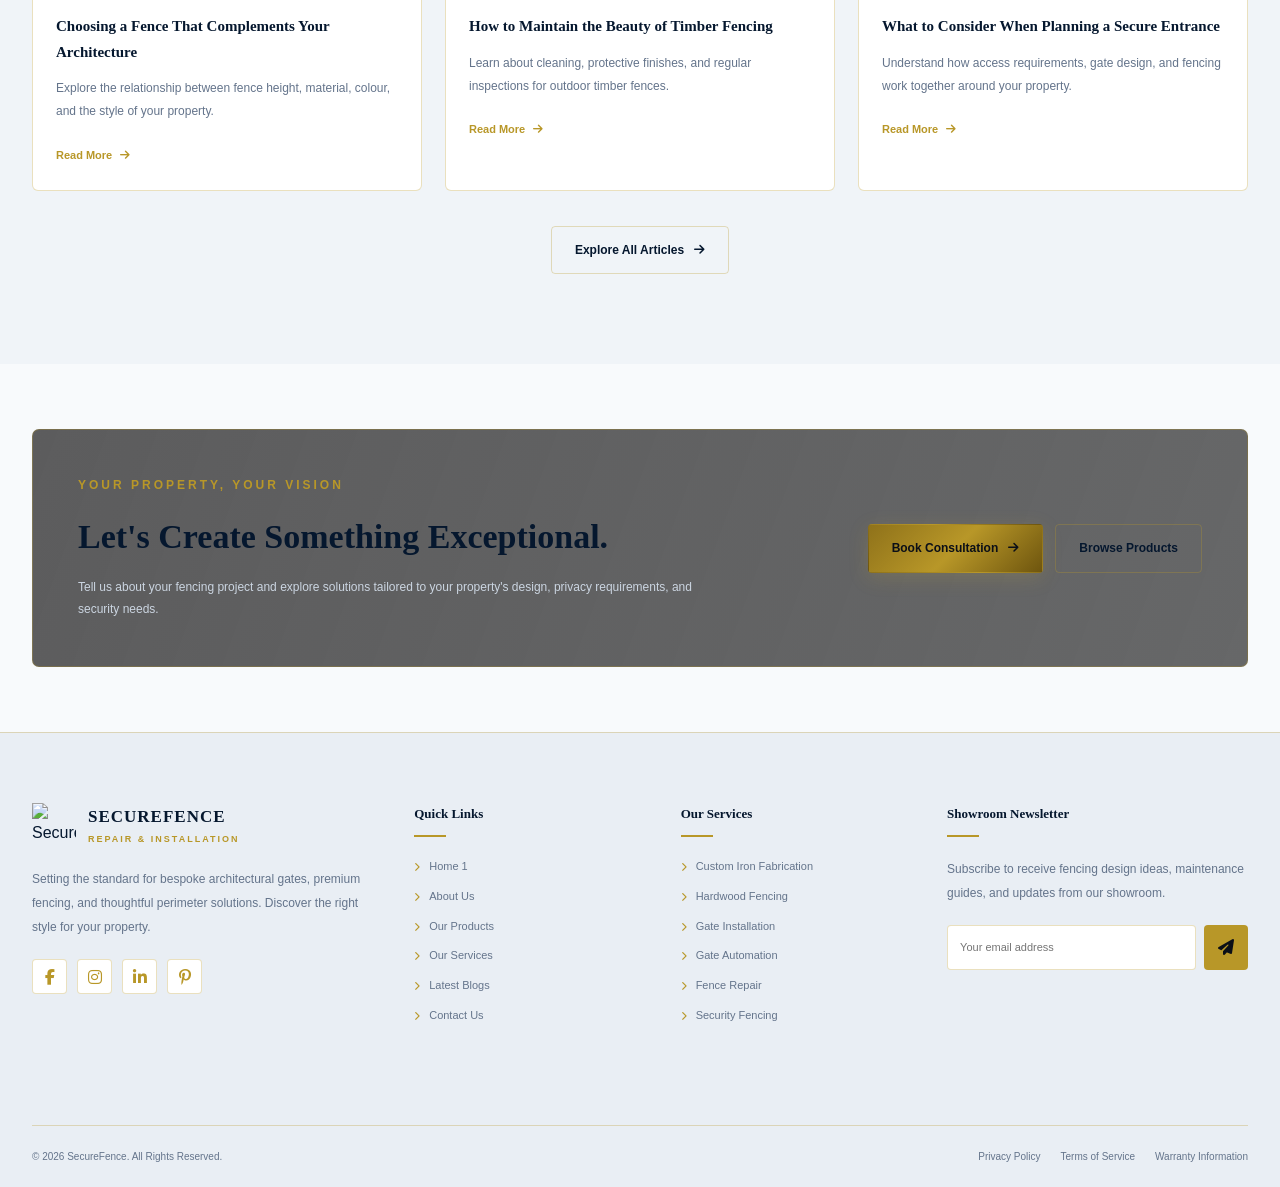
==== commit 2012a2c5: "Add files via upload" ====
--- a/index.html
+++ b/index.html
@@ -1,26 +1,28 @@
+
 <!DOCTYPE html>
 <html lang="en" dir="ltr" data-theme="light">
+
 <head>
 <meta charset="UTF-8">
 <meta name="viewport" content="width=device-width, initial-scale=1.0">
 
-<title>Premium Fencing Showroom</title>
-<meta name="description" content="Discover premium fencing, architectural gates, custom ironwork and luxury timber fencing by IronGuard & Timber.">
-
-<!-- Font Awesome: icons -->
- <link rel="stylesheet"
-      href="https://cdnjs.cloudflare.com/ajax/libs/font-awesome/6.5.2/css/all.min.css">
-<link rel="stylesheet" href="https://cdnjs.cloudflare.com/ajax/libs/font-awesome/6.5.2/css/all.min.css">
+<title>SECUREFENCE | Home 2 - Luxury Collection</title>
+
+<meta name="description" content="Discover premium fencing, architectural gates, custom ironwork and luxury timber fencing by SecureFence.">
+
+<link rel="stylesheet"
+href="https://cdnjs.cloudflare.com/ajax/libs/font-awesome/6.5.2/css/all.min.css">
+
 <link href="https://fonts.googleapis.com/css2?family=Cinzel:wght@600;700;800&family=Plus+Jakarta+Sans:wght@300;400;500;600;700;800&display=swap" rel="stylesheet">
+
 <link rel="stylesheet" href="main.css">
-<script src="main.js" defer></script>
-<link rel="icon" type="image/png" sizes="64x64" href="Images/Securelogo-removebg-preview.png">
+
+<link rel="icon" type="image/png" href="Images/Securelogo-removebg-preview.png">
 
 <style>
-/* ================= ROOT VARIABLES ================= */
-
 
 /* ================= HERO ================= */
+
 .hero-banner {
     position: relative;
     min-height: 550px;
@@ -161,6 +163,7 @@
 }
 
 /* ================= ABOUT ================= */
+
 .about-section {
     background: var(--soft-bg);
 }
@@ -184,6 +187,8 @@
     object-fit: cover;
     border-radius: 7px;
     border: 1px solid var(--accent-border);
+    position: relative;
+    z-index: 1;
 }
 
 .about-visual::after {
@@ -199,11 +204,6 @@
     z-index: 0;
 }
 
-.about-visual img {
-    position: relative;
-    z-index: 1;
-}
-
 .about-experience {
     position: absolute;
     left: -12px;
@@ -264,6 +264,7 @@
 }
 
 /* ================= PRODUCTS ================= */
+
 .products-section {
     background: var(--bg-dark);
 }
@@ -366,6 +367,7 @@
 }
 
 /* ================= SERVICES ================= */
+
 .services-section {
     background: var(--soft-bg);
 }
@@ -413,6 +415,7 @@
 }
 
 /* ================= WHY CHOOSE US ================= */
+
 .why-section {
     background: var(--bg-dark);
 }
@@ -453,6 +456,7 @@
 }
 
 /* ================= PROCESS ================= */
+
 .process-section {
     background: var(--soft-bg);
 }
@@ -491,6 +495,7 @@
 }
 
 /* ================= TESTIMONIALS ================= */
+
 .testimonials-section {
     background: var(--bg-dark);
 }
@@ -551,6 +556,7 @@
 }
 
 /* ================= BLOG ================= */
+
 .blog-section {
     background: var(--soft-bg);
 }
@@ -618,6 +624,7 @@
 }
 
 /* ================= CTA ================= */
+
 .cta-section {
     padding: 65px 0;
     background: var(--bg-dark);
@@ -632,7 +639,7 @@
     gap: 30px;
     padding: 45px;
     background:
-        linear-gradient(110deg, rgba(89, 89, 90, 0.98), rgba(81, 82, 83, 0.88)),
+        linear-gradient(110deg, rgba(89,89,90,.98), rgba(81,82,83,.88)),
         url("Images/fffff.jpg") center/cover;
     border: 1px solid var(--accent-border);
     border-radius: 7px;
@@ -659,6 +666,7 @@
 }
 
 /* ================= FOOTER ================= */
+
 .site-footer {
     padding: 70px 0 0;
     background: var(--footer-bg);
@@ -761,6 +769,7 @@
     border-radius: 4px;
     background: var(--gold-primary);
     color: #0b0f17;
+    cursor: pointer;
 }
 
 .footer-bottom {
@@ -790,6 +799,7 @@
 }
 
 /* ================= RTL SUPPORT ================= */
+
 html[dir="rtl"] body {
     direction: rtl;
 }
@@ -829,20 +839,79 @@
     transform: translateX(-3px);
 }
 
-html[dir="rtl"] .hero-title,
-html[dir="rtl"] .hero-description,
-html[dir="rtl"] .about-content > p,
-html[dir="rtl"] .about-content .section-kicker {
-    text-align: start;
-}
-
 html[dir="rtl"] .hero-points i {
     margin-right: 0;
     margin-left: 6px;
 }
 
+html[dir="rtl"] .nav-menu {
+    direction: rtl;
+}
+
+html[dir="rtl"] .hero-grid,
+html[dir="rtl"] .about-grid {
+    direction: rtl;
+}
+
+html[dir="rtl"] .cta-box {
+    direction: rtl;
+}
+
+html[dir="rtl"] .footer-grid {
+    direction: rtl;
+}
+
+/* ================= THEME / RTL BUTTON FIX ================= */
+
+.header-controls {
+    display: flex;
+    align-items: center;
+    gap: 9px;
+}
+
+.control-btn {
+    display: inline-flex !important;
+    align-items: center;
+    justify-content: center;
+    width: 40px;
+    height: 40px;
+    border: 1px solid var(--accent-border);
+    border-radius: 5px;
+    background: var(--bg-card);
+    color: var(--gold-primary);
+    cursor: pointer;
+    font-size: 15px;
+    transition: all .3s ease;
+    visibility: visible !important;
+    opacity: 1 !important;
+}
+
+.control-btn:hover {
+    background: var(--gold-primary);
+    color: #0b0f17;
+    border-color: var(--gold-primary);
+}
+
+#rtlToggle {
+    min-width: 45px;
+    padding: 0 9px;
+    font-size: 11px;
+    font-weight: 800;
+    letter-spacing: 1px;
+}
+
+#themeIcon {
+    pointer-events: none;
+}
+
+#rtlText {
+    pointer-events: none;
+}
+
 /* ================= RESPONSIVE ================= */
+
 @media (max-width: 1050px) {
+
     .nav-menu {
         gap: 13px;
     }
@@ -874,6 +943,7 @@
 }
 
 @media (max-width: 800px) {
+
     .nav-wrapper,
     .header-actions .btn-login {
         display: none;
@@ -886,6 +956,10 @@
     .header-actions {
         display: flex;
         margin-inline-start: auto;
+    }
+
+    .header-controls {
+        display: flex;
     }
 
     .mobile-toggle {
@@ -915,10 +989,6 @@
 
     .visual-frame {
         height: 370px;
-    }
-
-    .about-grid {
-        gap: 35px;
     }
 
     .product-grid,
@@ -940,6 +1010,7 @@
 }
 
 @media (max-width: 560px) {
+
     .section {
         padding: 60px 0;
     }
@@ -1034,740 +1105,984 @@
         gap: 12px;
     }
 }
+
 </style>
 </head>
 
 <body>
 
-<!-- ================= HEADER ================= --> 
+<!-- ================= HEADER ================= -->
+
 <header class="site-header" id="siteHeader">
-    <div class="container header-container">
-
-        <a href="index.html" class="brand-logo" aria-label="SecureFence Home">
-            <div class="logo-icon">
-                <img src="Images/Securelogo-removebg-preview.png" height="50px" width="250px" alt="SecureFence Logo">
-            </div>
-            <div class="logo-text">
-                  SECUREFENCE
-                <span>REPAIR &amp; INSTALLATION</span>
-            </div>
-        </a>
-
-        <div class="nav-wrapper">
-            <nav aria-label="Main navigation">
-                <ul class="nav-menu">
-                    <li class="home-dropdown" id="desktopHomeDropdown">
-                        <button class="home-dropdown-btn active" id="homeDropdownBtn" type="button"
-                                aria-expanded="false" aria-controls="desktopHomeMenu">
-                            Home <i class="fa-solid fa-chevron-down chevron" aria-hidden="true"></i>
-                        </button>
-                        <ul class="home-dropdown-menu" id="desktopHomeMenu">
-                            <li>
-                                <a href="index.html">
-                                    <i class="fa-solid fa-house"></i> Home 1
-                                </a>
-                            </li>
-                            <li>
-                                <a href="home2.html" aria-current="page">
-                                    <i class="fa-solid fa-house-chimney"></i> Home 2
-                                </a>
-                            </li>
-                        </ul>
-                    </li>
-                    <li><a href="about.html" class="nav-link">About</a></li>
-                    <li><a href="products.html" class="nav-link">Products</a></li>
-                    <li><a href="services.html" class="nav-link">Services</a></li>
-                    <li><a href="blog.html" class="nav-link">Blog</a></li>
-                    <li><a href="contact.html" class="nav-link">Contact</a></li>
-                </ul>
-            </nav>
-        </div>
-
-        <div class="header-actions">
-            <div class="header-controls">
-                <button class="control-btn" id="themeToggle" type="button"
-                        aria-label="Switch to light mode" title="Switch to light mode">
-                    <i class="fa-solid fa-sun" id="themeIcon" aria-hidden="true"></i>
-                </button>
-
-                <button class="control-btn" id="rtlToggle" type="button"
-                        aria-label="Switch to right-to-left direction" title="Switch to RTL">
-                   <!--- <i class="fa-solid fa-right-left" aria-hidden="true"></i>-->
-                    <span id="rtlText">RTL</span>
-                </button>
-            </div>
-
-            <a href="login.html" class="btn-login">Login</a>
-
-            <button class="mobile-toggle" id="mobileToggle" type="button"
-                    aria-label="Open navigation" aria-expanded="false"
-                    aria-controls="mobileMenu">
-                <i class="fa-solid fa-bars" id="mobileIcon" aria-hidden="true"></i>
-            </button>
-        </div>
-    </div>
+
+<div class="container header-container">
+
+<a href="index.html" class="brand-logo" aria-label="SecureFence Home">
+
+<div class="logo-icon">
+<img src="Images/Securelogo-removebg-preview.png"
+height="50" width="250" alt="SecureFence Logo">
+</div>
+
+<div class="logo-text">
+SECUREFENCE
+<span>REPAIR &amp; INSTALLATION</span>
+</div>
+
+</a>
+
+<div class="nav-wrapper">
+
+<nav aria-label="Main navigation">
+
+<ul class="nav-menu">
+
+<li class="home-dropdown" id="desktopHomeDropdown">
+
+<button class="home-dropdown-btn active"
+id="homeDropdownBtn"
+type="button"
+aria-expanded="false"
+aria-controls="desktopHomeMenu">
+
+Home <i class="fa-solid fa-chevron-down chevron"></i>
+
+</button>
+
+<ul class="home-dropdown-menu" id="desktopHomeMenu">
+
+<li>
+<a href="index.html">
+<i class="fa-solid fa-house"></i> Home 1
+</a>
+</li>
+
+<li>
+<a href="home2.html" aria-current="page">
+<i class="fa-solid fa-house-chimney"></i> Home 2
+</a>
+</li>
+
+</ul>
+</li>
+
+<li><a href="about.html" class="nav-link">About</a></li>
+<li><a href="products.html" class="nav-link">Products</a></li>
+<li><a href="services.html" class="nav-link">Services</a></li>
+<li><a href="blog.html" class="nav-link">Blog</a></li>
+<li><a href="contact.html" class="nav-link">Contact</a></li>
+
+</ul>
+
+</nav>
+</div>
+
+<div class="header-actions">
+
+<div class="header-controls">
+
+<button class="control-btn"
+id="themeToggle"
+type="button"
+aria-label="Switch to dark mode"
+title="Switch to dark mode">
+
+<i class="fa-solid fa-moon" id="themeIcon"></i>
+
+</button>
+
+<button class="control-btn"
+id="rtlToggle"
+type="button"
+aria-label="Switch to RTL"
+title="Switch to RTL">
+
+<span id="rtlText">RTL</span>
+
+</button>
+
+</div>
+
+<a href="login.html" class="btn-login">Login</a>
+
+<button class="mobile-toggle"
+id="mobileToggle"
+type="button"
+aria-label="Open navigation"
+aria-expanded="false"
+aria-controls="mobileMenu">
+
+<i class="fa-solid fa-bars" id="mobileIcon"></i>
+
+</button>
+
+</div>
+
+</div>
 </header>
 
 <!-- ================= MOBILE MENU ================= -->
+
 <div class="mobile-menu" id="mobileMenu">
-    <div class="container">
-        <nav aria-label="Mobile navigation">
-            <ul class="mobile-nav-list">
-                <li><a href="index.html">Home 1</a></li>
-                <li><a href="home2.html" aria-current="page">Home 2</a></li>
-                <li><a href="about.html">About</a></li>
-                <li><a href="products.html">Products</a></li>
-                <li><a href="services.html">Services</a></li>
-                <li><a href="blog.html">Blog</a></li>
-                <li><a href="contact.html">Contact</a></li>
-                <li><a href="login.html">Login</a></li>
-            </ul>
-        </nav>
-    </div>
+
+<div class="container">
+
+<nav aria-label="Mobile navigation">
+
+<ul class="mobile-nav-list">
+
+<li><a href="index.html">Home 1</a></li>
+<li><a href="home2.html" aria-current="page">Home 2</a></li>
+<li><a href="about.html">About</a></li>
+<li><a href="products.html">Products</a></li>
+<li><a href="services.html">Services</a></li>
+<li><a href="blog.html">Blog</a></li>
+<li><a href="contact.html">Contact</a></li>
+<li><a href="login.html">Login</a></li>
+
+</ul>
+</nav>
+</div>
 </div>
 
 <main>
 
 <!-- ================= HERO ================= -->
+
 <section class="hero-banner" id="home">
-    <div class="container">
-        <div class="hero-grid">
-
-            <div class="hero-visual">
-                <div class="visual-frame">
-                    <img src="https://encrypted-tbn0.gstatic.com/images?q=tbn:ANd9GcSGnHTJgWegaNxL4UjMPlr9b5x_BzYWsgTxJr5S-Besag&s=10"
-                         alt="Premium architectural fencing and ironwork"
-                         class="banner-image">
-                    <div class="floating-stat-card">
-                        <div class="stat-icon"><i class="fa-solid fa-award"></i></div>
-                        <div>
-                            <div class="stat-number">5+ Years</div>
-                            <div class="stat-label">Master Craftsmanship</div>
-                        </div>
-                    </div>
-                </div>
-            </div>
-
-            <div class="hero-content">
-                <div class="hero-badge">
-                    <i class="fa-solid fa-shield-halved"></i>
-                    Premium Architectural Fencing
-                </div>
-
-                <h1 class="hero-title">
-                    Crafting Security,
-                    <span>Elevating Luxury.</span>
-                </h1>
-
-                <p class="hero-description">
-                    Step into the world of premium fencing and architectural
-                    craftsmanship. Discover custom-engineered wrought iron,
-                    sustainable hardwoods, elegant gates, and security systems
-                    designed to complement exceptional properties.
-                </p>
-
-                <div class="hero-actions">
-                    <a href="products.html" class="btn btn-primary">
-                        Explore Showroom <i class="fa-solid fa-arrow-right"></i>
-                    </a>
-                    <a href="contact.html" class="btn btn-outline">
-                        <i class="fa-solid fa-calendar-check"></i> Book Consultation
-                    </a>
-                </div>
-
-                <div class="hero-points">
-                    <span><i class="fa-solid fa-check-circle"></i> Custom Designs</span>
-                    <span><i class="fa-solid fa-check-circle"></i> Premium Materials</span>
-                    <span><i class="fa-solid fa-check-circle"></i> Expert Installation</span>
-                </div>
-            </div>
-
-        </div>
-    </div>
+
+<div class="container">
+
+<div class="hero-grid">
+
+<div class="hero-visual">
+
+<div class="visual-frame">
+
+<img src="https://encrypted-tbn0.gstatic.com/images?q=tbn:ANd9GcSGnHTJgWegaNxL4UjMPlr9b5x_BzYWsgTxJr5S-Besag&s=10"
+alt="Premium architectural fencing and ironwork"
+class="banner-image">
+
+<div class="floating-stat-card">
+
+<div class="stat-icon">
+<i class="fa-solid fa-award"></i>
+</div>
+
+<div>
+<div class="stat-number">5+ Years</div>
+<div class="stat-label">Master Craftsmanship</div>
+</div>
+
+</div>
+</div>
+</div>
+
+<div class="hero-content">
+
+<div class="hero-badge">
+<i class="fa-solid fa-shield-halved"></i>
+Premium Architectural Fencing
+</div>
+
+<h1 class="hero-title">
+Crafting Security,
+<span>Elevating Luxury.</span>
+</h1>
+
+<p class="hero-description">
+Step into the world of premium fencing and architectural
+craftsmanship. Discover custom-engineered wrought iron,
+sustainable hardwoods, elegant gates, and security systems
+designed to complement exceptional properties.
+</p>
+
+<div class="hero-actions">
+
+<a href="products.html" class="btn btn-primary">
+Explore Showroom <i class="fa-solid fa-arrow-right"></i>
+</a>
+
+<a href="contact.html" class="btn btn-outline">
+<i class="fa-solid fa-calendar-check"></i> Book Consultation
+</a>
+
+</div>
+
+<div class="hero-points">
+<span><i class="fa-solid fa-check-circle"></i> Custom Designs</span>
+<span><i class="fa-solid fa-check-circle"></i> Premium Materials</span>
+<span><i class="fa-solid fa-check-circle"></i> Expert Installation</span>
+</div>
+
+</div>
+</div>
+</div>
 </section>
 
 <!-- ================= PRODUCTS ================= -->
+
 <section class="section products-section" id="products">
-    <div class="container">
-        <div class="section-heading">
-            <div class="section-kicker">Our Collection</div>
-            <h2 class="section-title">Explore Our Premium <span class="gold-text">Fencing Products</span></h2>
-            <p class="section-description">
-                Explore carefully selected fencing styles that combine durability,
-                architectural character, and refined design.
-            </p>
-        </div>
-
-        <div class="product-grid">
-            <article class="product-card">
-                <div class="product-image">
-                    <img src="https://encrypted-tbn0.gstatic.com/images?q=tbn:ANd9GcRDUDPrTLCvik5MwPNTlvg_Gv_c2z_TXyYrkqqd3yqA5g&s=10"
-                         alt="Decorative wrought iron fencing" loading="lazy">
-                    <span class="product-number">01</span>
-                </div>
-                <div class="product-info">
-                    <h3>Wrought Iron Fencing</h3>
-                    <p>Elegant metal fencing with distinctive details, robust construction, and timeless curb appeal.</p>
-                    <a href="products.html" class="text-link">Explore Collection <i class="fa-solid fa-arrow-right"></i></a>
-                </div>
-            </article>
-
-            <article class="product-card">
-                <div class="product-image">
-                    <img src="https://encrypted-tbn0.gstatic.com/images?q=tbn:ANd9GcSwchcbYLzEyR4oUoK6cRiGrmWMpxkjY6FMWxBHDpFAIg&s=10"
-                         alt="Natural hardwood privacy fencing" loading="lazy">
-                    <span class="product-number">02</span>
-                </div>
-                <div class="product-info">
-                    <h3>Luxury Timber Fencing</h3>
-                    <p>Natural textures and warm timber finishes for private gardens and beautifully designed homes.</p>
-                    <a href="products.html" class="text-link">Explore Collection <i class="fa-solid fa-arrow-right"></i></a>
-                </div>
-            </article>
-
-            <article class="product-card">
-                <div class="product-image">
-                    <img src="https://encrypted-tbn0.gstatic.com/images?q=tbn:ANd9GcTMCTEZXHMNzhebxg4hYboxSyzQKWUmsTVuX5I8t8-BsQ&s=10"
-                         alt="Premium automated architectural entrance gate" loading="lazy">
-                    <span class="product-number">03</span>
-                </div>
-                <div class="product-info">
-                    <h3>Architectural Gates</h3>
-                    <p>Make a strong first impression with custom entrance gates designed around your property's architecture.</p>
-                    <a href="products.html" class="text-link">Explore Collection <i class="fa-solid fa-arrow-right"></i></a>
-                </div>
-            </article>
-        </div>
-
-        <div style="text-align:center;margin-top:35px">
-            <a href="products.html" class="btn btn-outline">View All Products <i class="fa-solid fa-arrow-right"></i></a>
-        </div>
-    </div>
+
+<div class="container">
+
+<div class="section-heading">
+<div class="section-kicker">Our Collection</div>
+
+<h2 class="section-title">
+Explore Our Premium <span class="gold-text">Fencing Products</span>
+</h2>
+
+<p class="section-description">
+Explore carefully selected fencing styles that combine durability,
+architectural character, and refined design.
+</p>
+</div>
+
+<div class="product-grid">
+
+<article class="product-card">
+
+<div class="product-image">
+<img src="https://encrypted-tbn0.gstatic.com/images?q=tbn:ANd9GcRDUDPrTLCvik5MwPNTlvg_Gv_c2z_TXyYrkqqd3yqA5g&s=10"
+alt="Decorative wrought iron fencing" loading="lazy">
+<span class="product-number">01</span>
+</div>
+
+<div class="product-info">
+<h3>Wrought Iron Fencing</h3>
+<p>Elegant metal fencing with distinctive details, robust construction, and timeless curb appeal.</p>
+<a href="products.html" class="text-link">Explore Collection <i class="fa-solid fa-arrow-right"></i></a>
+</div>
+
+</article>
+
+<article class="product-card">
+
+<div class="product-image">
+<img src="https://encrypted-tbn0.gstatic.com/images?q=tbn:ANd9GcSwchcbYLzEyR4oUoK6cRiGrmWMpxkjY6FMWxBHDpFAIg&s=10"
+alt="Natural hardwood privacy fencing" loading="lazy">
+<span class="product-number">02</span>
+</div>
+
+<div class="product-info">
+<h3>Luxury Timber Fencing</h3>
+<p>Natural textures and warm timber finishes for private gardens and beautifully designed homes.</p>
+<a href="products.html" class="text-link">Explore Collection <i class="fa-solid fa-arrow-right"></i></a>
+</div>
+
+</article>
+
+<article class="product-card">
+
+<div class="product-image">
+<img src="https://encrypted-tbn0.gstatic.com/images?q=tbn:ANd9GcTMCTEZXHMNzhebxg4hYboxSyzQKWUmsTVuX5I8t8-BsQ&s=10"
+alt="Premium architectural entrance gate" loading="lazy">
+<span class="product-number">03</span>
+</div>
+
+<div class="product-info">
+<h3>Architectural Gates</h3>
+<p>Make a strong first impression with custom entrance gates designed around your property's architecture.</p>
+<a href="products.html" class="text-link">Explore Collection <i class="fa-solid fa-arrow-right"></i></a>
+</div>
+
+</article>
+
+</div>
+
+<div style="text-align:center;margin-top:35px">
+<a href="products.html" class="btn btn-outline">
+View All Products <i class="fa-solid fa-arrow-right"></i>
+</a>
+</div>
+
+</div>
 </section>
 
 <!-- ================= SERVICES ================= -->
+
 <section class="section services-section" id="services">
-    <div class="container">
-        <div class="section-heading">
-            <div class="section-kicker">What We Do</div>
-            <h2 class="section-title">Complete Fencing <span class="gold-text">Solutions</span></h2>
-            <p class="section-description">From the first design consultation to the final installation, we help bring your fencing project to life.</p>
-        </div>
-
-        <div class="services-grid">
-            <article class="service-card">
-                <div class="service-icon"><i class="fa-solid fa-pen-ruler"></i></div>
-                <h3>Custom Fence Design</h3>
-                <p>Personalised designs that complement your property's style, layout, privacy needs, and security goals.</p>
-                <a href="services.html" class="text-link">Learn More <i class="fa-solid fa-arrow-right"></i></a>
-            </article>
-
-            <article class="service-card">
-                <div class="service-icon"><i class="fa-solid fa-hammer"></i></div>
-                <h3>Professional Installation</h3>
-                <p>Carefully planned installations focused on quality workmanship, alignment, stability, and finish.</p>
-                <a href="services.html" class="text-link">Learn More <i class="fa-solid fa-arrow-right"></i></a>
-            </article>
-
-            <article class="service-card">
-                <div class="service-icon"><i class="fa-solid fa-screwdriver-wrench"></i></div>
-                <h3>Fence Repair</h3>
-                <p>Repair and restoration solutions to help keep existing fences and gates functional and presentable.</p>
-                <a href="services.html" class="text-link">Learn More <i class="fa-solid fa-arrow-right"></i></a>
-            </article>
-
-            <article class="service-card">
-                <div class="service-icon"><i class="fa-solid fa-door-closed"></i></div>
-                <h3>Gate Installation</h3>
-                <p>Stylish entry gates and practical access solutions designed for residential and commercial properties.</p>
-                <a href="services.html" class="text-link">Learn More <i class="fa-solid fa-arrow-right"></i></a>
-            </article>
-
-            <article class="service-card">
-                <div class="service-icon"><i class="fa-solid fa-shield-halved"></i></div>
-                <h3>Security Fencing</h3>
-                <p>Perimeter fencing options for clients who prioritise controlled access, privacy, and property protection.</p>
-                <a href="services.html" class="text-link">Learn More <i class="fa-solid fa-arrow-right"></i></a>
-            </article>
-
-            <article class="service-card">
-                <div class="service-icon"><i class="fa-solid fa-gears"></i></div>
-                <h3>Gate Automation</h3>
-                <p>Ask our team about suitable automation options for convenient access and a more modern entrance.</p>
-                <a href="services.html" class="text-link">Learn More <i class="fa-solid fa-arrow-right"></i></a>
-            </article>
-        </div>
-    </div>
+
+<div class="container">
+
+<div class="section-heading">
+<div class="section-kicker">What We Do</div>
+<h2 class="section-title">Complete Fencing <span class="gold-text">Solutions</span></h2>
+<p class="section-description">From the first design consultation to the final installation, we help bring your fencing project to life.</p>
+</div>
+
+<div class="services-grid">
+
+<article class="service-card">
+<div class="service-icon"><i class="fa-solid fa-pen-ruler"></i></div>
+<h3>Custom Fence Design</h3>
+<p>Personalised designs that complement your property's style, layout, privacy needs, and security goals.</p>
+<a href="services.html" class="text-link">Learn More <i class="fa-solid fa-arrow-right"></i></a>
+</article>
+
+<article class="service-card">
+<div class="service-icon"><i class="fa-solid fa-hammer"></i></div>
+<h3>Professional Installation</h3>
+<p>Carefully planned installations focused on quality workmanship, alignment, stability, and finish.</p>
+<a href="services.html" class="text-link">Learn More <i class="fa-solid fa-arrow-right"></i></a>
+</article>
+
+<article class="service-card">
+<div class="service-icon"><i class="fa-solid fa-screwdriver-wrench"></i></div>
+<h3>Fence Repair</h3>
+<p>Repair and restoration solutions to help keep existing fences and gates functional and presentable.</p>
+<a href="services.html" class="text-link">Learn More <i class="fa-solid fa-arrow-right"></i></a>
+</article>
+
+<article class="service-card">
+<div class="service-icon"><i class="fa-solid fa-door-closed"></i></div>
+<h3>Gate Installation</h3>
+<p>Stylish entry gates and practical access solutions designed for residential and commercial properties.</p>
+<a href="services.html" class="text-link">Learn More <i class="fa-solid fa-arrow-right"></i></a>
+</article>
+
+<article class="service-card">
+<div class="service-icon"><i class="fa-solid fa-shield-halved"></i></div>
+<h3>Security Fencing</h3>
+<p>Perimeter fencing options for clients who prioritise controlled access, privacy, and property protection.</p>
+<a href="services.html" class="text-link">Learn More <i class="fa-solid fa-arrow-right"></i></a>
+</article>
+
+<article class="service-card">
+<div class="service-icon"><i class="fa-solid fa-gears"></i></div>
+<h3>Gate Automation</h3>
+<p>Ask our team about suitable automation options for convenient access and a more modern entrance.</p>
+<a href="services.html" class="text-link">Learn More <i class="fa-solid fa-arrow-right"></i></a>
+</article>
+
+</div>
+</div>
 </section>
 
 <!-- ================= WHY CHOOSE US ================= -->
+
 <section class="section why-section" id="why-us">
-    <div class="container">
-        <div class="section-heading">
-            <div class="section-kicker">The SECUREFENCE Difference</div>
-            <h2 class="section-title">Built Around Your <span class="gold-text">Expectations</span></h2>
-            <p class="section-description">Thoughtful design, quality materials, and a clear process help make your fencing project a smoother experience.</p>
-        </div>
-
-        <div class="why-grid">
-            <article class="why-card">
-                <i class="fa-solid fa-gem"></i>
-                <h3>Premium Materials</h3>
-                <p>Selected materials and finishes suited to your design and project needs.</p>
-            </article>
-            <article class="why-card">
-                <i class="fa-solid fa-ruler-combined"></i>
-                <h3>Tailored Solutions</h3>
-                <p>Design options shaped around your property, style, and practical requirements.</p>
-            </article>
-            <article class="why-card">
-                <i class="fa-solid fa-user-gear"></i>
-                <h3>Skilled Workmanship</h3>
-                <p>Careful planning and attention to detail at every stage of the project.</p>
-            </article>
-            <article class="why-card">
-                <i class="fa-solid fa-headset"></i>
-                <h3>Customer Support</h3>
-                <p>Clear communication and guidance from consultation through completion.</p>
-            </article>
-        </div>
-    </div>
+
+<div class="container">
+
+<div class="section-heading">
+<div class="section-kicker">The SECUREFENCE Difference</div>
+<h2 class="section-title">Built Around Your <span class="gold-text">Expectations</span></h2>
+<p class="section-description">Thoughtful design, quality materials, and a clear process help make your fencing project a smoother experience.</p>
+</div>
+
+<div class="why-grid">
+
+<article class="why-card">
+<i class="fa-solid fa-gem"></i>
+<h3>Premium Materials</h3>
+<p>Selected materials and finishes suited to your design and project needs.</p>
+</article>
+
+<article class="why-card">
+<i class="fa-solid fa-ruler-combined"></i>
+<h3>Tailored Solutions</h3>
+<p>Design options shaped around your property, style, and practical requirements.</p>
+</article>
+
+<article class="why-card">
+<i class="fa-solid fa-user-gear"></i>
+<h3>Skilled Workmanship</h3>
+<p>Careful planning and attention to detail at every stage of the project.</p>
+</article>
+
+<article class="why-card">
+<i class="fa-solid fa-headset"></i>
+<h3>Customer Support</h3>
+<p>Clear communication and guidance from consultation through completion.</p>
+</article>
+
+</div>
+</div>
 </section>
 
 <!-- ================= PROCESS ================= -->
+
 <section class="section process-section" id="process">
-    <div class="container">
-        <div class="section-heading">
-            <div class="section-kicker">How It Works</div>
-            <h2 class="section-title">From First Idea to <span class="gold-text">Final Installation</span></h2>
-            <p class="section-description">Our straightforward process helps you understand each stage before your fencing project begins.</p>
-        </div>
-
-        <div class="process-grid">
-            <article class="process-card">
-                <div class="process-number">01</div>
-                <h3>Consultation</h3>
-                <p>Discuss your goals, preferred styles, site conditions, and budget.</p>
-            </article>
-            <article class="process-card">
-                <div class="process-number">02</div>
-                <h3>Design &amp; Quote</h3>
-                <p>Review suitable options, project details, and the proposed estimate.</p>
-            </article>
-            <article class="process-card">
-                <div class="process-number">03</div>
-                <h3>Craft &amp; Install</h3>
-                <p>Move forward with the agreed materials, preparation, and installation.</p>
-            </article>
-            <article class="process-card">
-                <div class="process-number">04</div>
-                <h3>Final Review</h3>
-                <p>Review the completed work and discuss care and maintenance guidance.</p>
-            </article>
-        </div>
-
-        <div style="text-align:center;margin-top:25px">
-            <a href="contact.html" class="btn btn-primary">Start Your Project <i class="fa-solid fa-arrow-right"></i></a>
-        </div>
-    </div>
+
+<div class="container">
+
+<div class="section-heading">
+<div class="section-kicker">How It Works</div>
+<h2 class="section-title">From First Idea to <span class="gold-text">Final Installation</span></h2>
+<p class="section-description">Our straightforward process helps you understand each stage before your fencing project begins.</p>
+</div>
+
+<div class="process-grid">
+
+<article class="process-card">
+<div class="process-number">01</div>
+<h3>Consultation</h3>
+<p>Discuss your goals, preferred styles, site conditions, and budget.</p>
+</article>
+
+<article class="process-card">
+<div class="process-number">02</div>
+<h3>Design &amp; Quote</h3>
+<p>Review suitable options, project details, and the proposed estimate.</p>
+</article>
+
+<article class="process-card">
+<div class="process-number">03</div>
+<h3>Craft &amp; Install</h3>
+<p>Move forward with the agreed materials, preparation, and installation.</p>
+</article>
+
+<article class="process-card">
+<div class="process-number">04</div>
+<h3>Final Review</h3>
+<p>Review the completed work and discuss care and maintenance guidance.</p>
+</article>
+
+</div>
+
+<div style="text-align:center;margin-top:25px">
+<a href="contact.html" class="btn btn-primary">Start Your Project <i class="fa-solid fa-arrow-right"></i></a>
+</div>
+
+</div>
 </section>
 
 <!-- ================= TESTIMONIALS ================= -->
+
 <section class="section testimonials-section" id="testimonials">
-    <div class="container">
-        <div class="section-heading">
-            <div class="section-kicker">Client Experiences</div>
-            <h2 class="section-title">What Our Customers <span class="gold-text">Value Most</span></h2>
-            <p class="section-description">These sample testimonial cards show how customer feedback can be presented. Replace them with verified customer reviews.</p>
-        </div>
-
-        <div class="testimonial-grid">
-            <article class="testimonial-card">
-                <div class="testimonial-stars" aria-label="5 out of 5 stars">
-                    <i class="fa-solid fa-star"></i><i class="fa-solid fa-star"></i><i class="fa-solid fa-star"></i><i class="fa-solid fa-star"></i><i class="fa-solid fa-star"></i>
-                </div>
-                <p>"The design consultation helped us choose a fence that complemented our home. The attention to detail made the whole project feel well considered."</p>
-                <div class="testimonial-person">
-                    <div class="testimonial-avatar"><i class="fa-solid fa-user"></i></div>
-                    <div><h4>Residential Client</h4><span>Custom Fencing Project</span></div>
-                </div>
-            </article>
-
-            <article class="testimonial-card">
-                <div class="testimonial-stars" aria-label="5 out of 5 stars">
-                    <i class="fa-solid fa-star"></i><i class="fa-solid fa-star"></i><i class="fa-solid fa-star"></i><i class="fa-solid fa-star"></i><i class="fa-solid fa-star"></i>
-                </div>
-                <p>"We appreciated the clear explanation of the available materials and styles. It was easier to compare the options and plan our entrance."</p>
-                <div class="testimonial-person">
-                    <div class="testimonial-avatar"><i class="fa-solid fa-user-tie"></i></div>
-                    <div><h4>Property Owner</h4><span>Architectural Gate Project</span></div>
-                </div>
-            </article>
-
-            <article class="testimonial-card">
-                <div class="testimonial-stars" aria-label="5 out of 5 stars">
-                    <i class="fa-solid fa-star"></i><i class="fa-solid fa-star"></i><i class="fa-solid fa-star"></i><i class="fa-solid fa-star"></i><i class="fa-solid fa-star"></i>
-                </div>
-                <p>"The team helped us understand our repair options and choose a practical solution for our property's existing fence."</p>
-                <div class="testimonial-person">
-                    <div class="testimonial-avatar"><i class="fa-solid fa-user-gear"></i></div>
-                    <div><h4>Homeowner</h4><span>Fence Repair Project</span></div>
-                </div>
-            </article>
-        </div>
-    </div>
+
+<div class="container">
+
+<div class="section-heading">
+<div class="section-kicker">Client Experiences</div>
+<h2 class="section-title">What Our Customers <span class="gold-text">Value Most</span></h2>
+<p class="section-description">These sample testimonial cards show how customer feedback can be presented. Replace them with verified customer reviews.</p>
+</div>
+
+<div class="testimonial-grid">
+
+<article class="testimonial-card">
+<div class="testimonial-stars" aria-label="5 out of 5 stars">
+<i class="fa-solid fa-star"></i><i class="fa-solid fa-star"></i><i class="fa-solid fa-star"></i><i class="fa-solid fa-star"></i><i class="fa-solid fa-star"></i>
+</div>
+<p>"The design consultation helped us choose a fence that complemented our home. The attention to detail made the whole project feel well considered."</p>
+<div class="testimonial-person">
+<div class="testimonial-avatar"><i class="fa-solid fa-user"></i></div>
+<div><h4>Residential Client</h4><span>Custom Fencing Project</span></div>
+</div>
+</article>
+
+<article class="testimonial-card">
+<div class="testimonial-stars" aria-label="5 out of 5 stars">
+<i class="fa-solid fa-star"></i><i class="fa-solid fa-star"></i><i class="fa-solid fa-star"></i><i class="fa-solid fa-star"></i><i class="fa-solid fa-star"></i>
+</div>
+<p>"We appreciated the clear explanation of the available materials and styles. It was easier to compare the options and plan our entrance."</p>
+<div class="testimonial-person">
+<div class="testimonial-avatar"><i class="fa-solid fa-user-tie"></i></div>
+<div><h4>Property Owner</h4><span>Architectural Gate Project</span></div>
+</div>
+</article>
+
+<article class="testimonial-card">
+<div class="testimonial-stars" aria-label="5 out of 5 stars">
+<i class="fa-solid fa-star"></i><i class="fa-solid fa-star"></i><i class="fa-solid fa-star"></i><i class="fa-solid fa-star"></i><i class="fa-solid fa-star"></i>
+</div>
+<p>"The team helped us understand our repair options and choose a practical solution for our property's existing fence."</p>
+<div class="testimonial-person">
+<div class="testimonial-avatar"><i class="fa-solid fa-user-gear"></i></div>
+<div><h4>Homeowner</h4><span>Fence Repair Project</span></div>
+</div>
+</article>
+
+</div>
+</div>
 </section>
 
 <!-- ================= BLOG ================= -->
+
 <section class="section blog-section" id="blog">
-    <div class="container">
-        <div class="section-heading">
-            <div class="section-kicker">Ideas &amp; Inspiration</div>
-            <h2 class="section-title">Explore Our Latest <span class="gold-text">Design Insights</span></h2>
-            <p class="section-description">Learn about fencing styles, materials, maintenance, and ways to create a distinctive property entrance.</p>
-        </div>
-
-        <div class="blog-grid">
-            <article class="blog-card">
-                <div class="blog-image">
-                    <img src="https://encrypted-tbn0.gstatic.com/images?q=tbn:ANd9GcSnomcPvVDXRPD0rD32AiBqfCBNjrC3yFo0w8srVuxyhA&s=10" alt="Modern fencing design inspiration" loading="lazy">
-                </div>
-                <div class="blog-content">
-                    <div class="blog-meta"><span><i class="fa-regular fa-calendar"></i> Design Guide</span><span><i class="fa-regular fa-clock"></i> 5 Min Read</span></div>
-                    <h3>Choosing a Fence That Complements Your Architecture</h3>
-                    <p>Explore the relationship between fence height, material, colour, and the style of your property.</p>
-                    <a href="blog.html" class="text-link">Read More <i class="fa-solid fa-arrow-right"></i></a>
-                </div>
-            </article>
-
-            <article class="blog-card">
-                <div class="blog-image">
-                    <img src="https://cdn.prod.website-files.com/63ec734487e69f1cc0fcd3f8/677fbceb76d4ce412a7a1575_download%20(1).jpg" alt="Timber fence materials and maintenance" loading="lazy">
-                </div>
-                <div class="blog-content">
-                    <div class="blog-meta"><span><i class="fa-regular fa-calendar"></i> Maintenance</span><span><i class="fa-regular fa-clock"></i> 4 Min Read</span></div>
-                    <h3>How to Maintain the Beauty of Timber Fencing</h3>
-                    <p>Learn about cleaning, protective finishes, and regular inspections for outdoor timber fences.</p>
-                    <a href="blog.html" class="text-link">Read More <i class="fa-solid fa-arrow-right"></i></a>
-                </div>
-            </article>
-
-            <article class="blog-card">
-                <div class="blog-image">
-                    <img src="https://encrypted-tbn0.gstatic.com/images?q=tbn:ANd9GcQzOUYswkuJ_DgDsmLIfZEdTKwG3GOsm7kBLLds4Q0i1g&s" alt="Secure architectural entrance gate" loading="lazy">
-                </div>
-                <div class="blog-content">
-                    <div class="blog-meta"><span><i class="fa-regular fa-calendar"></i> Security</span><span><i class="fa-regular fa-clock"></i> 6 Min Read</span></div>
-                    <h3>What to Consider When Planning a Secure Entrance</h3>
-                    <p>Understand how access requirements, gate design, and fencing work together around your property.</p>
-                    <a href="blog.html" class="text-link">Read More <i class="fa-solid fa-arrow-right"></i></a>
-                </div>
-            </article>
-        </div>
-
-        <div style="text-align:center;margin-top:35px">
-            <a href="blog.html" class="btn btn-outline">Explore All Articles <i class="fa-solid fa-arrow-right"></i></a>
-        </div>
-    </div>
+
+<div class="container">
+
+<div class="section-heading">
+<div class="section-kicker">Ideas &amp; Inspiration</div>
+<h2 class="section-title">Explore Our Latest <span class="gold-text">Design Insights</span></h2>
+<p class="section-description">Learn about fencing styles, materials, maintenance, and ways to create a distinctive property entrance.</p>
+</div>
+
+<div class="blog-grid">
+
+<article class="blog-card">
+<div class="blog-image">
+<img src="https://encrypted-tbn0.gstatic.com/images?q=tbn:ANd9GcSnomcPvVDXRPD0rD32AiBqfCBNjrC3yFo0w8srVuxyhA&s=10" alt="Modern fencing design inspiration" loading="lazy">
+</div>
+<div class="blog-content">
+<div class="blog-meta"><span><i class="fa-regular fa-calendar"></i> Design Guide</span><span><i class="fa-regular fa-clock"></i> 5 Min Read</span></div>
+<h3>Choosing a Fence That Complements Your Architecture</h3>
+<p>Explore the relationship between fence height, material, colour, and the style of your property.</p>
+<a href="blog.html" class="text-link">Read More <i class="fa-solid fa-arrow-right"></i></a>
+</div>
+</article>
+
+<article class="blog-card">
+<div class="blog-image">
+<img src="https://cdn.prod.website-files.com/63ec734487e69f1cc0fcd3f8/677fbceb76d4ce412a7a1575_download%20(1).jpg" alt="Timber fence materials and maintenance" loading="lazy">
+</div>
+<div class="blog-content">
+<div class="blog-meta"><span><i class="fa-regular fa-calendar"></i> Maintenance</span><span><i class="fa-regular fa-clock"></i> 4 Min Read</span></div>
+<h3>How to Maintain the Beauty of Timber Fencing</h3>
+<p>Learn about cleaning, protective finishes, and regular inspections for outdoor timber fences.</p>
+<a href="blog.html" class="text-link">Read More <i class="fa-solid fa-arrow-right"></i></a>
+</div>
+</article>
+
+<article class="blog-card">
+<div class="blog-image">
+<img src="https://encrypted-tbn0.gstatic.com/images?q=tbn:ANd9GcQzOUYswkuJ_DgDsmLIfZEdTKwG3GOsm7kBLLds4Q0i1g&s" alt="Secure architectural entrance gate" loading="lazy">
+</div>
+<div class="blog-content">
+<div class="blog-meta"><span><i class="fa-regular fa-calendar"></i> Security</span><span><i class="fa-regular fa-clock"></i> 6 Min Read</span></div>
+<h3>What to Consider When Planning a Secure Entrance</h3>
+<p>Understand how access requirements, gate design, and fencing work together around your property.</p>
+<a href="blog.html" class="text-link">Read More <i class="fa-solid fa-arrow-right"></i></a>
+</div>
+</article>
+
+</div>
+
+<div style="text-align:center;margin-top:35px">
+<a href="blog.html" class="btn btn-outline">Explore All Articles <i class="fa-solid fa-arrow-right"></i></a>
+</div>
+
+</div>
 </section>
 
 <!-- ================= CTA ================= -->
+
 <section class="cta-section">
-    <div class="container">
-        <div class="cta-box">
-            <div>
-                <div class="section-kicker">Your Property, Your Vision</div>
-                <h2>Let's Create Something Exceptional.</h2>
-                <p>Tell us about your fencing project and explore solutions tailored to your property's design, privacy requirements, and security needs.</p>
-            </div>
-            <div class="cta-actions">
-                <a href="contact.html" class="btn btn-primary">Book Consultation <i class="fa-solid fa-arrow-right"></i></a>
-                <a href="products.html" class="btn btn-outline">Browse Products</a>
-            </div>
-        </div>
-    </div>
+
+<div class="container">
+
+<div class="cta-box">
+
+<div>
+<div class="section-kicker">Your Property, Your Vision</div>
+<h2>Let's Create Something Exceptional.</h2>
+<p>Tell us about your fencing project and explore solutions tailored to your property's design, privacy requirements, and security needs.</p>
+</div>
+
+<div class="cta-actions">
+<a href="contact.html" class="btn btn-primary">Book Consultation <i class="fa-solid fa-arrow-right"></i></a>
+<a href="products.html" class="btn btn-outline">Browse Products</a>
+</div>
+
+</div>
+</div>
 </section>
 
 </main>
 
 <!-- ================= FOOTER ================= -->
+
 <footer class="site-footer" id="footer">
-    <div class="container">
-        <div class="footer-grid">
-
-            <div class="footer-brand">
-                <a href="index.html" class="brand-logo">
-                    <div class="logo-icon">
-                        <img src="Images/Securelogo-removebg-preview.png">
-                    </div>
-                    <div class="logo-text">SECUREFENCE<span>REPAIR & INSTALLATION</span></div>
-                </a>
-
-                <p>Setting the standard for bespoke architectural gates, premium fencing, and thoughtful perimeter solutions. Discover the right style for your property.</p>
-
-                <div class="social-links">
-                    <a href="#" class="social-icon" aria-label="Facebook"><i class="fa-brands fa-facebook-f"></i></a>
-                    <a href="#" class="social-icon" aria-label="Instagram"><i class="fa-brands fa-instagram"></i></a>
-                    <a href="#" class="social-icon" aria-label="LinkedIn"><i class="fa-brands fa-linkedin-in"></i></a>
-                    <a href="#" class="social-icon" aria-label="Pinterest"><i class="fa-brands fa-pinterest-p"></i></a>
-                </div>
-            </div>
-
-            <div>
-                <h4 class="footer-heading">Quick Links</h4>
-                <ul class="footer-links">
-                    <li><a href="index.html"><i class="fa-solid fa-chevron-right"></i> Home 1</a></li>
-                   <!--- <li><a href="home2.html"><i class="fa-solid fa-chevron-right"></i> Home 2</a></li>-->
-                    <li><a href="about.html"><i class="fa-solid fa-chevron-right"></i> About Us</a></li>
-                    <li><a href="products.html"><i class="fa-solid fa-chevron-right"></i> Our Products</a></li>
-                    <li><a href="services.html"><i class="fa-solid fa-chevron-right"></i> Our Services</a></li>
-                    <li><a href="blog.html"><i class="fa-solid fa-chevron-right"></i> Latest Blogs</a></li>
-                    <li><a href="contact.html"><i class="fa-solid fa-chevron-right"></i> Contact Us</a></li>
-                </ul>
-            </div>
-
-            <div>
-                <h4 class="footer-heading">Our Services</h4>
-                <ul class="footer-links">
-                    <li><a href="services.html"><i class="fa-solid fa-chevron-right"></i> Custom Iron Fabrication</a></li>
-                    <li><a href="services.html"><i class="fa-solid fa-chevron-right"></i> Hardwood Fencing</a></li>
-                    <li><a href="services.html"><i class="fa-solid fa-chevron-right"></i> Gate Installation</a></li>
-                    <li><a href="services.html"><i class="fa-solid fa-chevron-right"></i> Gate Automation</a></li>
-                    <li><a href="services.html"><i class="fa-solid fa-chevron-right"></i> Fence Repair</a></li>
-                    <li><a href="services.html"><i class="fa-solid fa-chevron-right"></i> Security Fencing</a></li>
-                </ul>
-            </div>
-
-            <div class="footer-newsletter">
-                <h4 class="footer-heading">Showroom Newsletter</h4>
-                <p>Subscribe to receive fencing design ideas, maintenance guides, and updates from our showroom.</p>
-                <form class="newsletter-form" id="newsletterForm">
-                    <input type="email" name="email" placeholder="Your email address"
-                           class="newsletter-input" aria-label="Your email address"
-                           autocomplete="email" required>
-                    <button type="submit" class="newsletter-btn" aria-label="Subscribe to newsletter">
-                        <i class="fa-solid fa-paper-plane"></i>
-                    </button>
-                </form>
-            </div>
-
-        </div>
-
-        <div class="footer-bottom">
-            <p>&copy; <span id="currentYear"></span> IronGuard &amp; Timber Showroom. All Rights Reserved.</p>
-            <div class="legal-links">
-                <a href="privacy.html">Privacy Policy</a>
-                <a href="terms.html">Terms of Service</a>
-                <a href="warranty.html">Warranty Information</a>
-            </div>
-        </div>
-    </div>
+
+<div class="container">
+
+<div class="footer-grid">
+
+<div class="footer-brand">
+
+<a href="index.html" class="brand-logo">
+
+<div class="logo-icon">
+<img src="Images/Securelogo-removebg-preview.png" alt="SecureFence Logo">
+</div>
+
+<div class="logo-text">
+SECUREFENCE
+<span>REPAIR &amp; INSTALLATION</span>
+</div>
+
+</a>
+
+<p>Setting the standard for bespoke architectural gates, premium fencing, and thoughtful perimeter solutions. Discover the right style for your property.</p>
+
+<div class="social-links">
+<a href="#" class="social-icon" aria-label="Facebook"><i class="fa-brands fa-facebook-f"></i></a>
+<a href="#" class="social-icon" aria-label="Instagram"><i class="fa-brands fa-instagram"></i></a>
+<a href="#" class="social-icon" aria-label="LinkedIn"><i class="fa-brands fa-linkedin-in"></i></a>
+<a href="#" class="social-icon" aria-label="Pinterest"><i class="fa-brands fa-pinterest-p"></i></a>
+</div>
+
+</div>
+
+<div>
+<h4 class="footer-heading">Quick Links</h4>
+<ul class="footer-links">
+<li><a href="index.html"><i class="fa-solid fa-chevron-right"></i> Home 1</a></li>
+<li><a href="about.html"><i class="fa-solid fa-chevron-right"></i> About Us</a></li>
+<li><a href="products.html"><i class="fa-solid fa-chevron-right"></i> Our Products</a></li>
+<li><a href="services.html"><i class="fa-solid fa-chevron-right"></i> Our Services</a></li>
+<li><a href="blog.html"><i class="fa-solid fa-chevron-right"></i> Latest Blogs</a></li>
+<li><a href="contact.html"><i class="fa-solid fa-chevron-right"></i> Contact Us</a></li>
+</ul>
+</div>
+
+<div>
+<h4 class="footer-heading">Our Services</h4>
+<ul class="footer-links">
+<li><a href="services.html"><i class="fa-solid fa-chevron-right"></i> Custom Iron Fabrication</a></li>
+<li><a href="services.html"><i class="fa-solid fa-chevron-right"></i> Hardwood Fencing</a></li>
+<li><a href="services.html"><i class="fa-solid fa-chevron-right"></i> Gate Installation</a></li>
+<li><a href="services.html"><i class="fa-solid fa-chevron-right"></i> Gate Automation</a></li>
+<li><a href="services.html"><i class="fa-solid fa-chevron-right"></i> Fence Repair</a></li>
+<li><a href="services.html"><i class="fa-solid fa-chevron-right"></i> Security Fencing</a></li>
+</ul>
+</div>
+
+<div class="footer-newsletter">
+
+<h4 class="footer-heading">Showroom Newsletter</h4>
+
+<p>Subscribe to receive fencing design ideas, maintenance guides, and updates from our showroom.</p>
+
+<form class="newsletter-form" id="newsletterForm">
+
+<input type="email"
+name="email"
+placeholder="Your email address"
+class="newsletter-input"
+aria-label="Your email address"
+autocomplete="email"
+required>
+
+<button type="submit" class="newsletter-btn" aria-label="Subscribe to newsletter">
+<i class="fa-solid fa-paper-plane"></i>
+</button>
+
+</form>
+</div>
+
+</div>
+
+<div class="footer-bottom">
+
+<p>&copy; <span id="currentYear"></span> SecureFence. All Rights Reserved.</p>
+
+<div class="legal-links">
+<a href="privacy.html">Privacy Policy</a>
+<a href="terms.html">Terms of Service</a>
+<a href="warranty.html">Warranty Information</a>
+</div>
+
+</div>
+</div>
 </footer>
 
 <!-- ================= JAVASCRIPT ================= -->
+
 <script>
+
 document.addEventListener("DOMContentLoaded", function () {
-    const htmlRoot = document.documentElement;
-
-    /* COPYRIGHT YEAR */
-    const currentYear = document.getElementById("currentYear");
-    if (currentYear) {
-        currentYear.textContent = new Date().getFullYear();
-    }
-
-    /* DARK / LIGHT MODE */
-    const themeToggle = document.getElementById("themeToggle");
-    const themeIcon = document.getElementById("themeIcon");
-
-    function updateThemeButton() {
-        const isDark = htmlRoot.getAttribute("data-theme") === "dark";
-
-        if (themeIcon) {
-            themeIcon.className = isDark
-                ? "fa-solid fa-sun"
-                : "fa-solid fa-moon";
+
+"use strict";
+
+const htmlRoot = document.documentElement;
+
+/* ================= COPYRIGHT YEAR ================= */
+
+const currentYear = document.getElementById("currentYear");
+
+if (currentYear) {
+    currentYear.textContent = new Date().getFullYear();
+}
+
+/* ================= DARK / LIGHT MODE ================= */
+
+const themeToggle = document.getElementById("themeToggle");
+const themeIcon = document.getElementById("themeIcon");
+
+function updateThemeButton() {
+
+    const isDark = htmlRoot.getAttribute("data-theme") === "dark";
+
+    if (themeIcon) {
+        themeIcon.className = isDark
+            ? "fa-solid fa-sun"
+            : "fa-solid fa-moon";
+    }
+
+    if (themeToggle) {
+
+        themeToggle.setAttribute(
+            "aria-label",
+            isDark ? "Switch to light mode" : "Switch to dark mode"
+        );
+
+        themeToggle.title = isDark
+            ? "Switch to light mode"
+            : "Switch to dark mode";
+    }
+}
+
+if (themeToggle) {
+
+    themeToggle.addEventListener("click", function () {
+
+        const currentTheme = htmlRoot.getAttribute("data-theme");
+
+        const newTheme = currentTheme === "dark"
+            ? "light"
+            : "dark";
+
+        htmlRoot.setAttribute("data-theme", newTheme);
+
+        updateThemeButton();
+
+    });
+}
+
+updateThemeButton();
+
+/* ================= RTL / LTR ================= */
+
+const rtlToggle = document.getElementById("rtlToggle");
+const rtlText = document.getElementById("rtlText");
+
+function updateDirectionButton() {
+
+    const isRTL = htmlRoot.getAttribute("dir") === "rtl";
+
+    if (rtlText) {
+        rtlText.textContent = isRTL ? "LTR" : "RTL";
+    }
+
+    if (rtlToggle) {
+
+        rtlToggle.setAttribute(
+            "aria-label",
+            isRTL
+                ? "Switch to left-to-right direction"
+                : "Switch to right-to-left direction"
+        );
+
+        rtlToggle.title = isRTL
+            ? "Switch to LTR"
+            : "Switch to RTL";
+    }
+}
+
+if (rtlToggle) {
+
+    rtlToggle.addEventListener("click", function () {
+
+        const currentDirection = htmlRoot.getAttribute("dir");
+
+        const newDirection = currentDirection === "rtl"
+            ? "ltr"
+            : "rtl";
+
+        htmlRoot.setAttribute("dir", newDirection);
+
+        updateDirectionButton();
+
+    });
+}
+
+updateDirectionButton();
+
+/* ================= HEADER SCROLL EFFECT ================= */
+
+const siteHeader = document.getElementById("siteHeader");
+
+function updateHeaderScroll() {
+
+    if (siteHeader) {
+        siteHeader.classList.toggle(
+            "scrolled",
+            window.scrollY > 30
+        );
+    }
+}
+
+window.addEventListener("scroll", updateHeaderScroll, {
+    passive: true
+});
+
+updateHeaderScroll();
+
+/* ================= HOME DROPDOWN ================= */
+
+const desktopDropdown = document.getElementById("desktopHomeDropdown");
+const desktopDropdownButton = document.getElementById("homeDropdownBtn");
+
+function closeAllDropdowns() {
+
+    document.querySelectorAll(".home-dropdown").forEach(function (item) {
+
+        item.classList.remove("open");
+
+        const button = item.querySelector(".home-dropdown-btn");
+
+        if (button) {
+            button.setAttribute("aria-expanded", "false");
         }
 
-        if (themeToggle) {
-            themeToggle.setAttribute(
-                "aria-label",
-                isDark ? "Switch to light mode" : "Switch to dark mode"
+    });
+}
+
+if (desktopDropdown && desktopDropdownButton) {
+
+    desktopDropdownButton.addEventListener("click", function (event) {
+
+        event.stopPropagation();
+
+        const shouldOpen = !desktopDropdown.classList.contains("open");
+
+        closeAllDropdowns();
+
+        if (shouldOpen) {
+
+            desktopDropdown.classList.add("open");
+
+            desktopDropdownButton.setAttribute(
+                "aria-expanded",
+                "true"
             );
-            themeToggle.title = isDark
-                ? "Switch to light mode"
-                : "Switch to dark mode";
         }
-    }
-
-    if (themeToggle) {
-        themeToggle.addEventListener("click", function () {
-            const isDark = htmlRoot.getAttribute("data-theme") === "dark";
-            htmlRoot.setAttribute("data-theme", isDark ? "light" : "dark");
-            updateThemeButton();
-        });
-    }
-
-    updateThemeButton();
-
-    /* RTL / LTR */
-    const rtlToggle = document.getElementById("rtlToggle");
-    const rtlText = document.getElementById("rtlText");
-
-    function updateDirectionButton() {
-        const isRTL = htmlRoot.getAttribute("dir") === "rtl";
-
-        if (rtlText) {
-            rtlText.textContent = isRTL ? "LTR" : "RTL";
+
+    });
+}
+
+document.addEventListener("click", function (event) {
+
+    if (
+        event.target instanceof Element &&
+        !event.target.closest(".home-dropdown")
+    ) {
+        closeAllDropdowns();
+    }
+
+});
+
+/* ================= MOBILE NAVIGATION ================= */
+
+const mobileToggle = document.getElementById("mobileToggle");
+const mobileMenu = document.getElementById("mobileMenu");
+const mobileIcon = document.getElementById("mobileIcon");
+
+function closeMobileMenu() {
+
+    if (mobileMenu) {
+        mobileMenu.classList.remove("show");
+    }
+
+    if (mobileToggle) {
+
+        mobileToggle.setAttribute("aria-expanded", "false");
+
+        mobileToggle.setAttribute(
+            "aria-label",
+            "Open navigation"
+        );
+    }
+
+    if (mobileIcon) {
+        mobileIcon.className = "fa-solid fa-bars";
+    }
+}
+
+if (mobileToggle && mobileMenu) {
+
+    mobileToggle.addEventListener("click", function () {
+
+        const isOpen = mobileMenu.classList.toggle("show");
+
+        mobileToggle.setAttribute(
+            "aria-expanded",
+            String(isOpen)
+        );
+
+        mobileToggle.setAttribute(
+            "aria-label",
+            isOpen ? "Close navigation" : "Open navigation"
+        );
+
+        if (mobileIcon) {
+
+            mobileIcon.className = isOpen
+                ? "fa-solid fa-xmark"
+                : "fa-solid fa-bars";
         }
 
-        if (rtlToggle) {
-            rtlToggle.setAttribute(
-                "aria-label",
-                isRTL
-                    ? "Switch to left-to-right direction"
-                    : "Switch to right-to-left direction"
-            );
-            rtlToggle.title = isRTL ? "Switch to LTR" : "Switch to RTL";
-        }
-    }
-
-    if (rtlToggle) {
-        rtlToggle.addEventListener("click", function () {
-            const isRTL = htmlRoot.getAttribute("dir") === "rtl";
-            htmlRoot.setAttribute("dir", isRTL ? "ltr" : "rtl");
-            updateDirectionButton();
-        });
-    }
-
-    updateDirectionButton();
-
-    /* HEADER SCROLL EFFECT */
-    const siteHeader = document.getElementById("siteHeader");
-
-    function updateHeaderScroll() {
-        if (siteHeader) {
-            siteHeader.classList.toggle("scrolled", window.scrollY > 30);
-        }
-    }
-
-    window.addEventListener("scroll", updateHeaderScroll, { passive: true });
-    updateHeaderScroll();
-
-    /* HOME DROPDOWN */
-    const desktopDropdown = document.getElementById("desktopHomeDropdown");
-    const desktopDropdownButton = document.getElementById("homeDropdownBtn");
-
-    function closeAllDropdowns() {
-        document.querySelectorAll(".home-dropdown").forEach(function (item) {
-            item.classList.remove("open");
-            const button = item.querySelector(".home-dropdown-btn");
-            if (button) {
-                button.setAttribute("aria-expanded", "false");
-            }
-        });
-    }
-
-    if (desktopDropdown && desktopDropdownButton) {
-        desktopDropdownButton.addEventListener("click", function (event) {
-            event.stopPropagation();
-
-            const shouldOpen = !desktopDropdown.classList.contains("open");
-            closeAllDropdowns();
-
-            if (shouldOpen) {
-                desktopDropdown.classList.add("open");
-                desktopDropdownButton.setAttribute("aria-expanded", "true");
-            }
-        });
-    }
-
-    document.addEventListener("click", function (event) {
-        if (event.target instanceof Element &&
-            !event.target.closest(".home-dropdown")) {
+        if (!isOpen) {
             closeAllDropdowns();
         }
+
     });
 
-    /* MOBILE NAVIGATION */
-    const mobileToggle = document.getElementById("mobileToggle");
-    const mobileMenu = document.getElementById("mobileMenu");
-    const mobileIcon = document.getElementById("mobileIcon");
-
-    function closeMobileMenu() {
-        if (mobileMenu) {
-            mobileMenu.classList.remove("show");
+    mobileMenu.querySelectorAll("a").forEach(function (link) {
+
+        link.addEventListener("click", function () {
+
+            closeMobileMenu();
+            closeAllDropdowns();
+
+        });
+
+    });
+}
+
+/* ================= ESC KEY ================= */
+
+document.addEventListener("keydown", function (event) {
+
+    if (event.key === "Escape") {
+
+        closeAllDropdowns();
+        closeMobileMenu();
+
+    }
+
+});
+
+/* ================= NEWSLETTER ================= */
+
+const newsletterForm = document.getElementById("newsletterForm");
+
+if (newsletterForm) {
+
+    newsletterForm.addEventListener("submit", function (event) {
+
+        event.preventDefault();
+
+        const emailInput = newsletterForm.querySelector(
+            'input[type="email"]'
+        );
+
+        if (!emailInput || !emailInput.checkValidity()) {
+
+            if (emailInput) {
+                emailInput.reportValidity();
+            }
+
+            return;
         }
 
-        if (mobileToggle) {
-            mobileToggle.setAttribute("aria-expanded", "false");
-            mobileToggle.setAttribute("aria-label", "Open navigation");
-        }
-
-        if (mobileIcon) {
-            mobileIcon.className = "fa-solid fa-bars";
-        }
-    }
-
-    if (mobileToggle && mobileMenu) {
-        mobileToggle.addEventListener("click", function () {
-            const isOpen = mobileMenu.classList.toggle("show");
-
-            mobileToggle.setAttribute("aria-expanded", String(isOpen));
-            mobileToggle.setAttribute(
-                "aria-label",
-                isOpen ? "Close navigation" : "Open navigation"
-            );
-
-            if (mobileIcon) {
-                mobileIcon.className = isOpen
-                    ? "fa-solid fa-xmark"
-                    : "fa-solid fa-bars";
-            }
-
-            if (!isOpen) {
-                closeAllDropdowns();
-            }
-        });
-
-        mobileMenu.querySelectorAll("a").forEach(function (link) {
-            link.addEventListener("click", function () {
-                closeMobileMenu();
-                closeAllDropdowns();
-            });
-        });
-    }
-
-    /* ESC KEY CLOSES MENUS */
-    document.addEventListener("keydown", function (event) {
-        if (event.key === "Escape") {
-            closeAllDropdowns();
-            closeMobileMenu();
-        }
+        alert(
+            "Thank you for your interest! Newsletter delivery needs to be connected to a mailing service."
+        );
+
+        newsletterForm.reset();
+
     });
-
-    /* NEWSLETTER DEMO */
-    const newsletterForm = document.getElementById("newsletterForm");
-
-    if (newsletterForm) {
-        newsletterForm.addEventListener("submit", function (event) {
-            event.preventDefault();
-
-            const emailInput = newsletterForm.querySelector('input[type="email"]');
-
-            if (!emailInput || !emailInput.checkValidity()) {
-                if (emailInput) emailInput.reportValidity();
-                return;
-            }
-
-            alert(
-                "Thank you for your interest! Newsletter delivery needs to be connected to a mailing service."
-            );
-
-            newsletterForm.reset();
-        });
-    }
+}
+
 });
+
 </script>
 
 </body>
-</html>+</html>
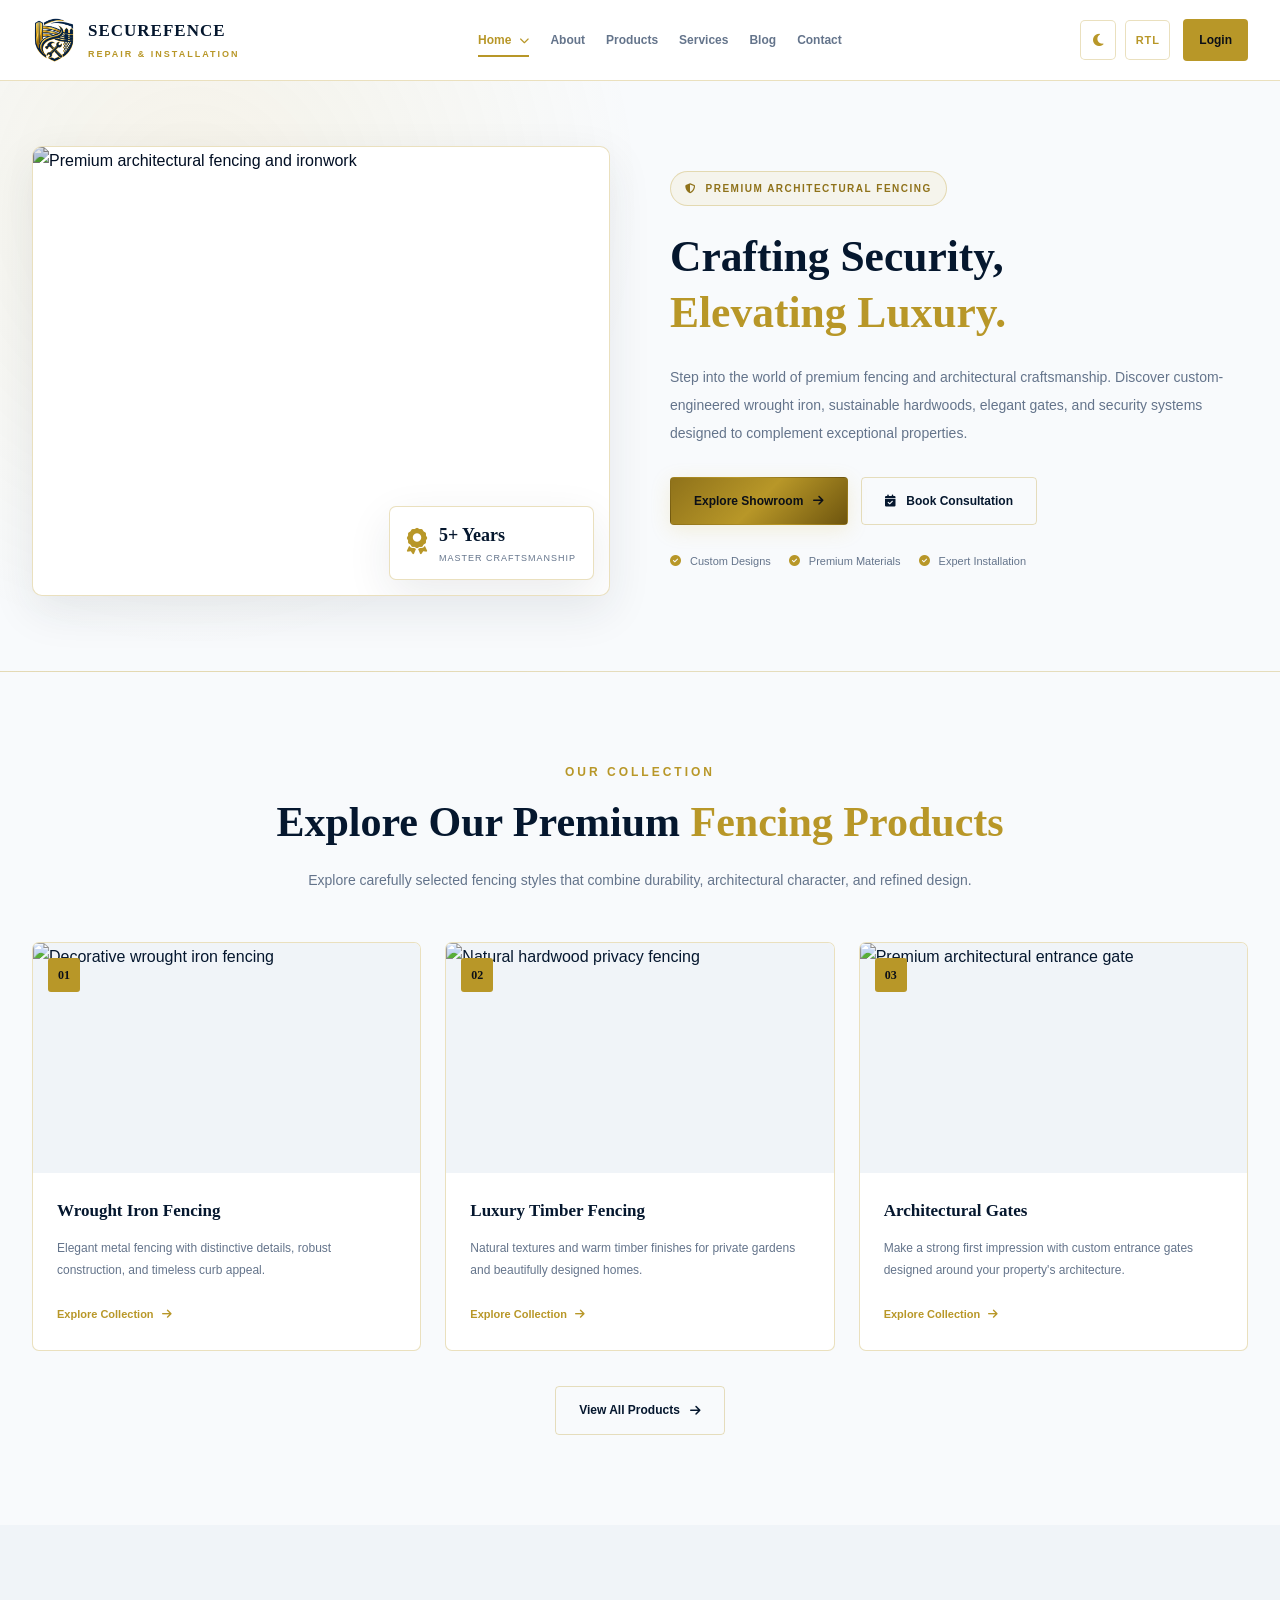
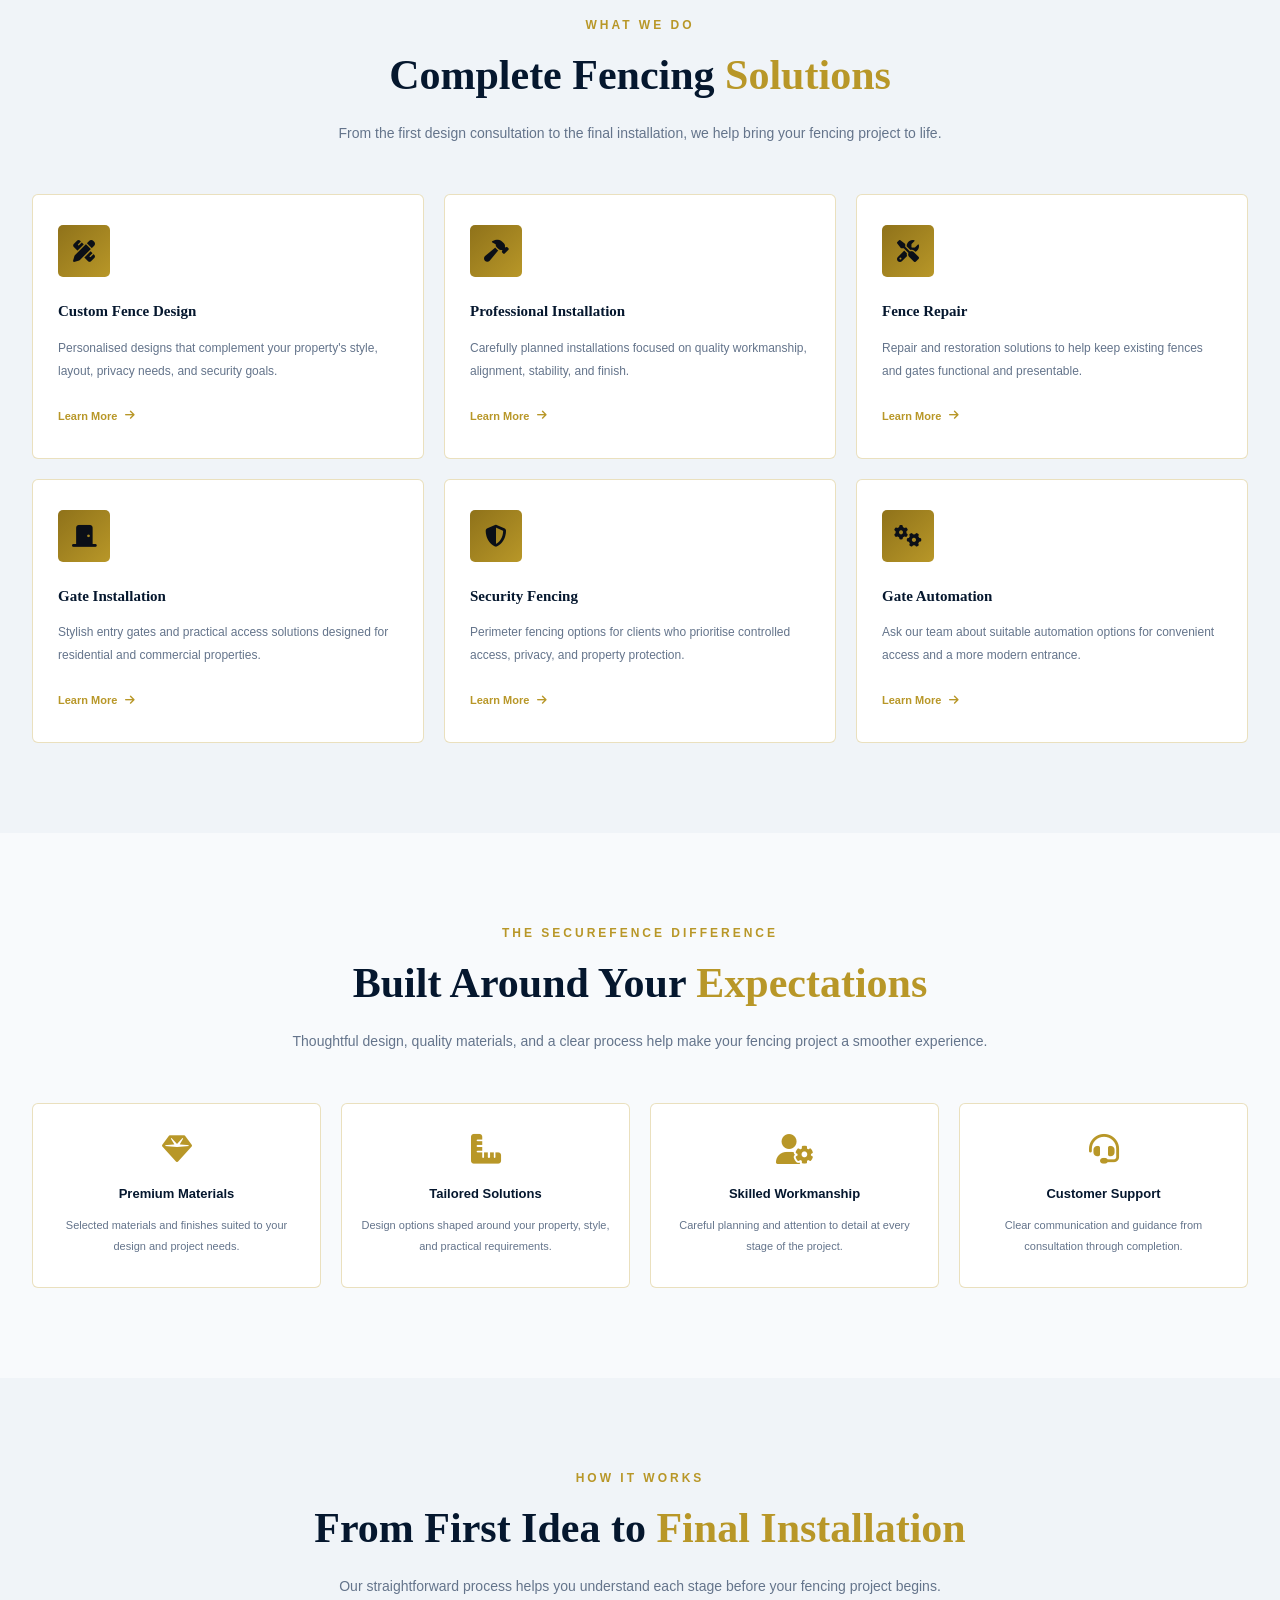
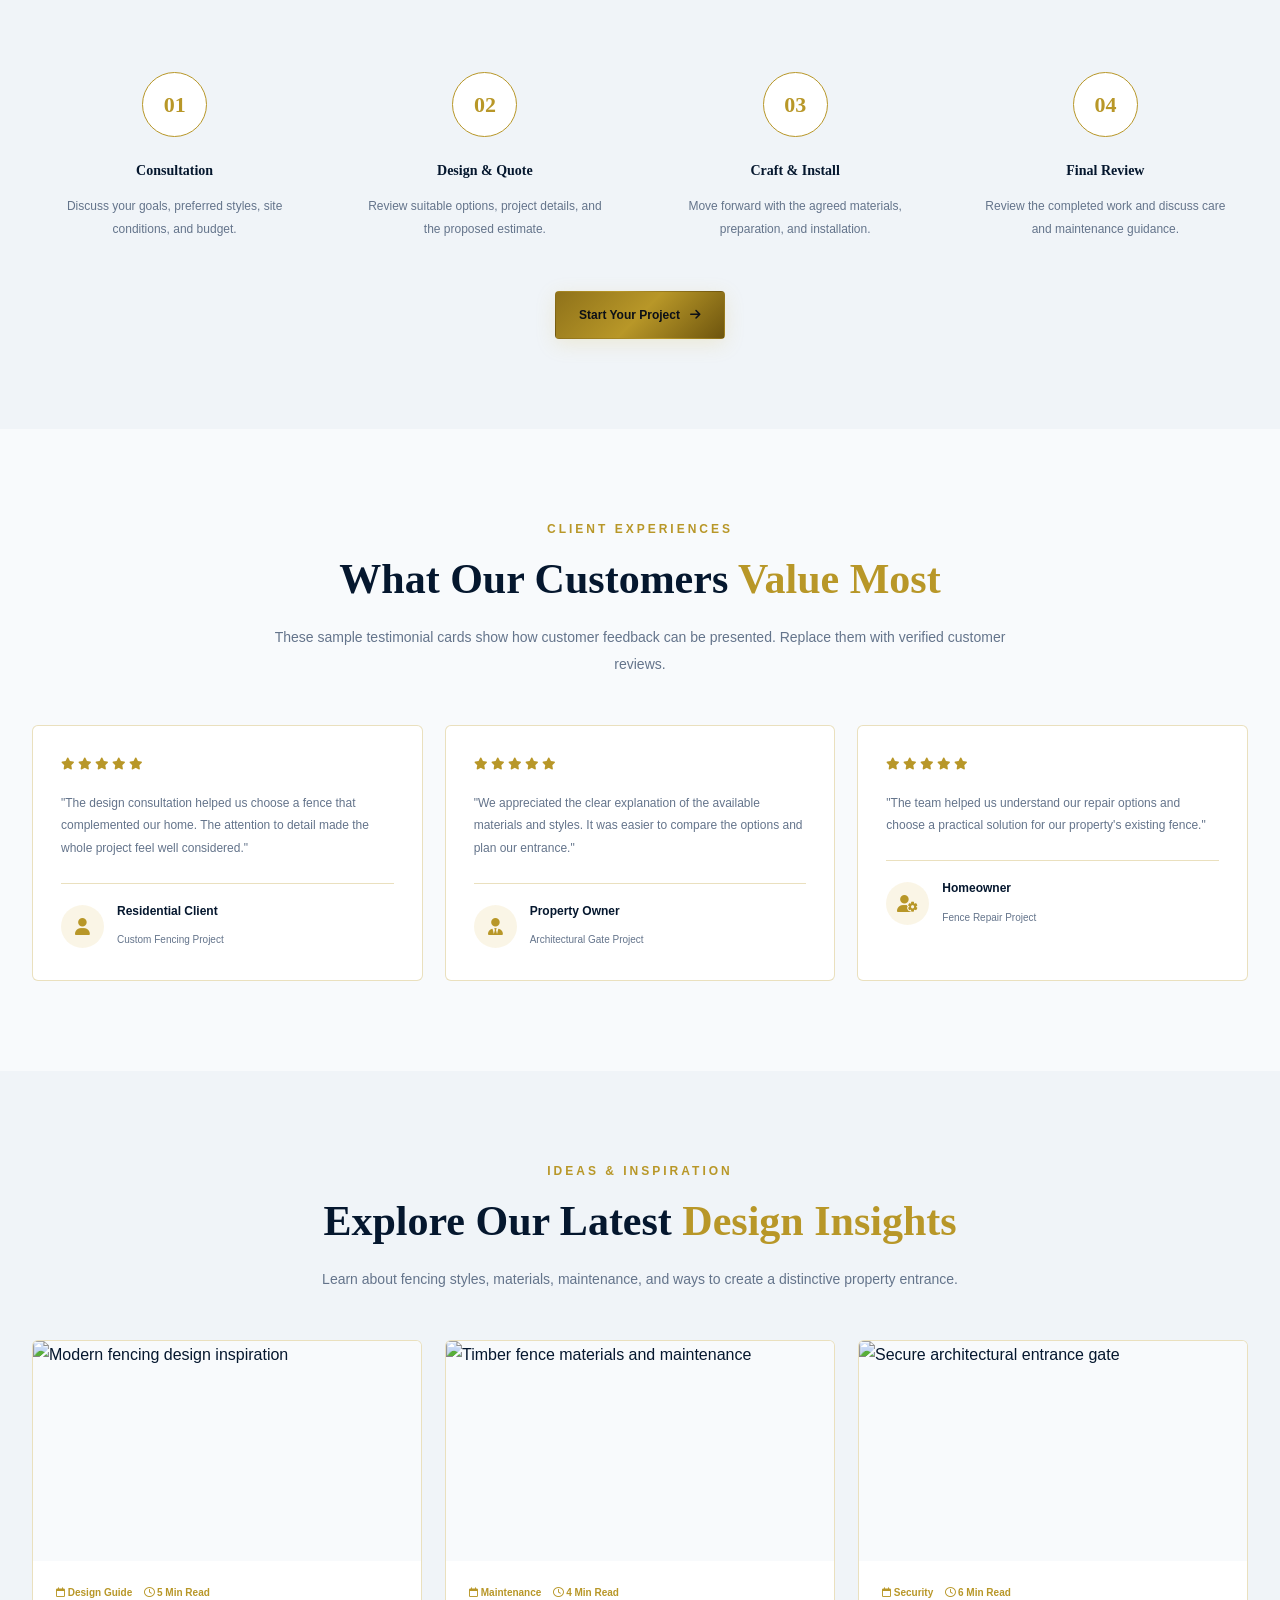
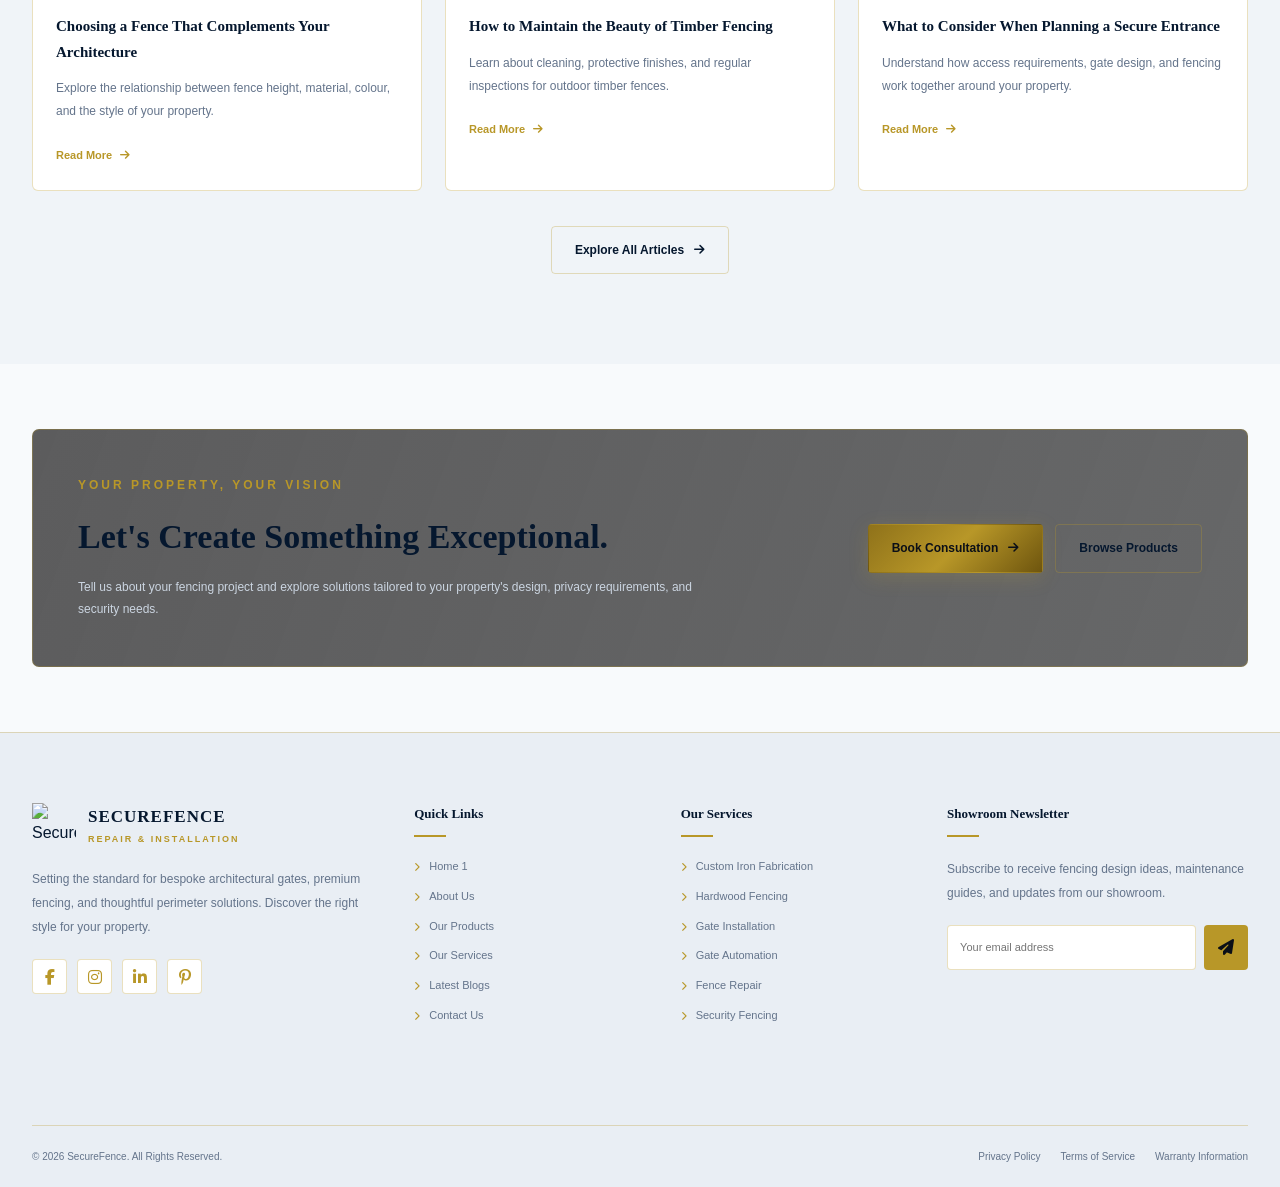
==== commit 77e7a0b3: "Add files via upload" ====
--- a/index.html
+++ b/index.html
@@ -1120,7 +1120,7 @@
 <a href="index.html" class="brand-logo" aria-label="SecureFence Home">
 
 <div class="logo-icon">
-<img src="Images/Securelogo-removebg-preview.png"
+<img src="Securelogo-removebg-preview.png"
 height="50" width="250" alt="SecureFence Logo">
 </div>
 
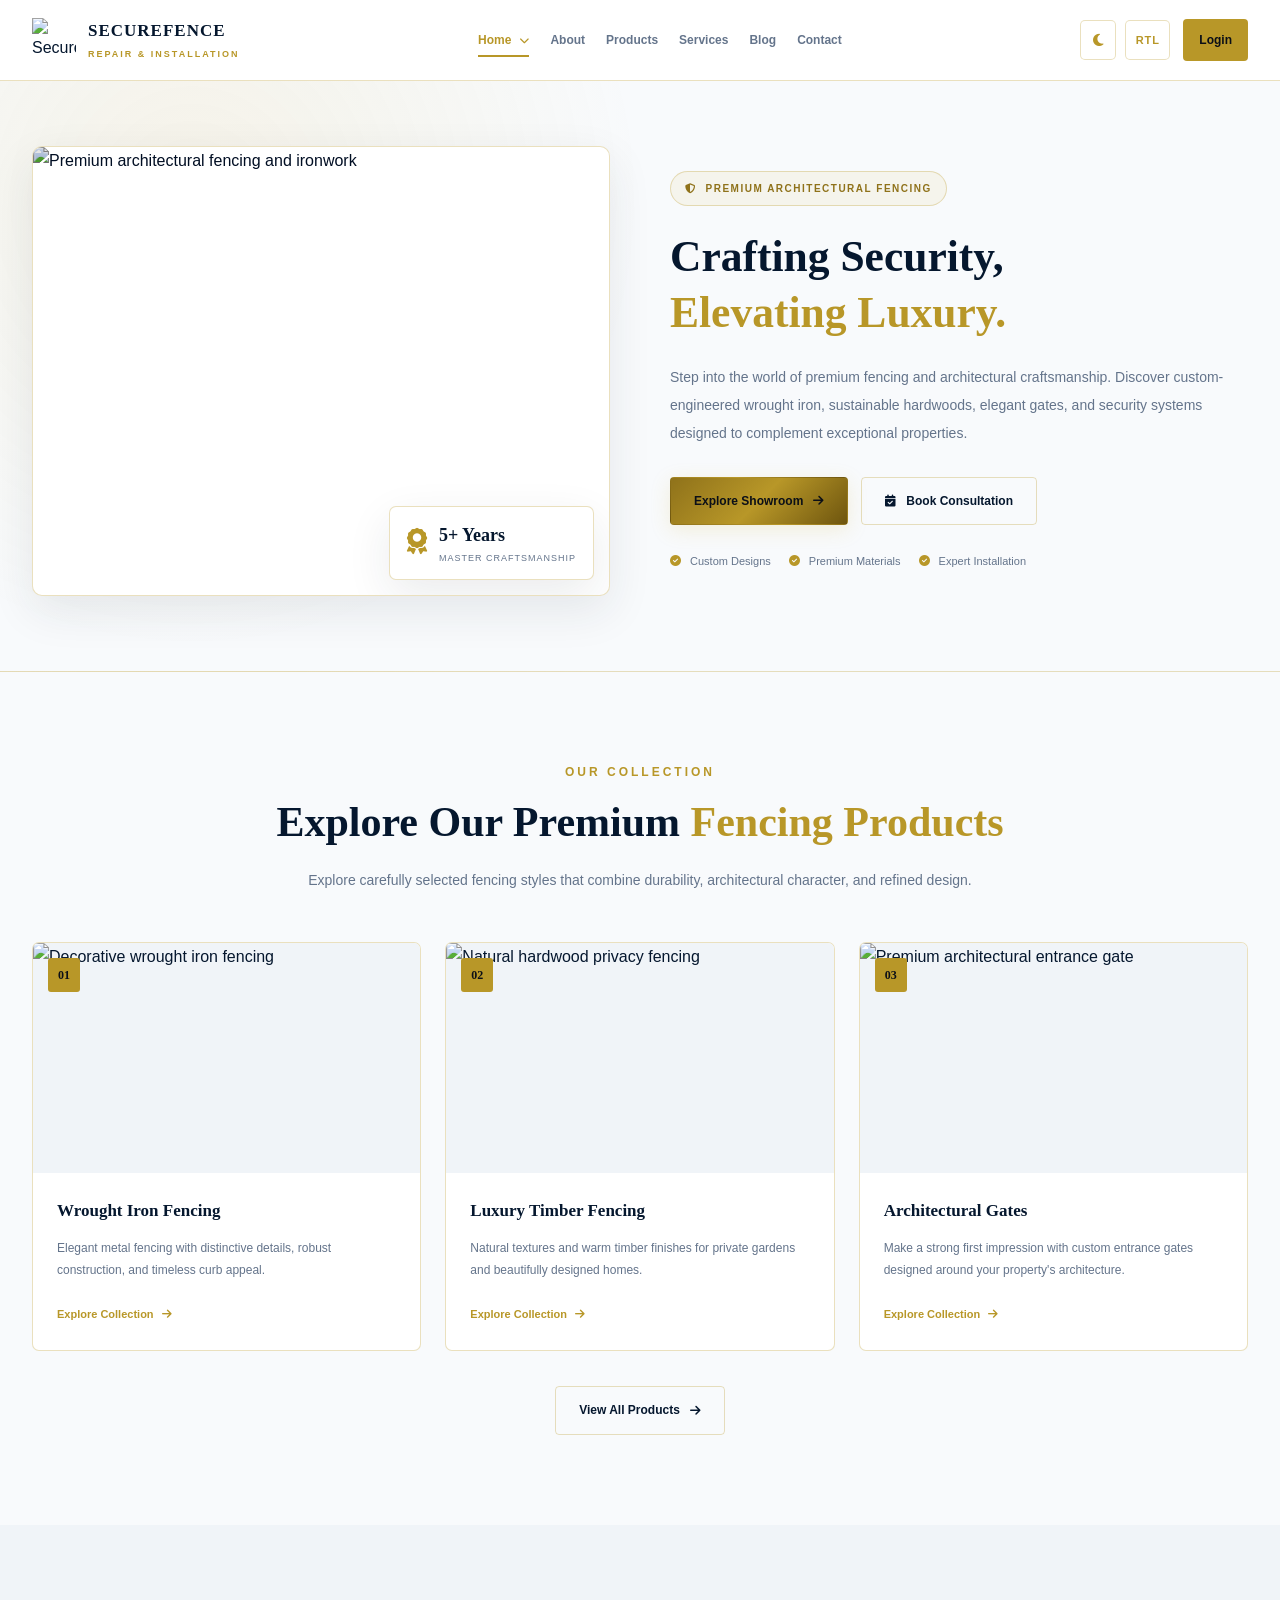
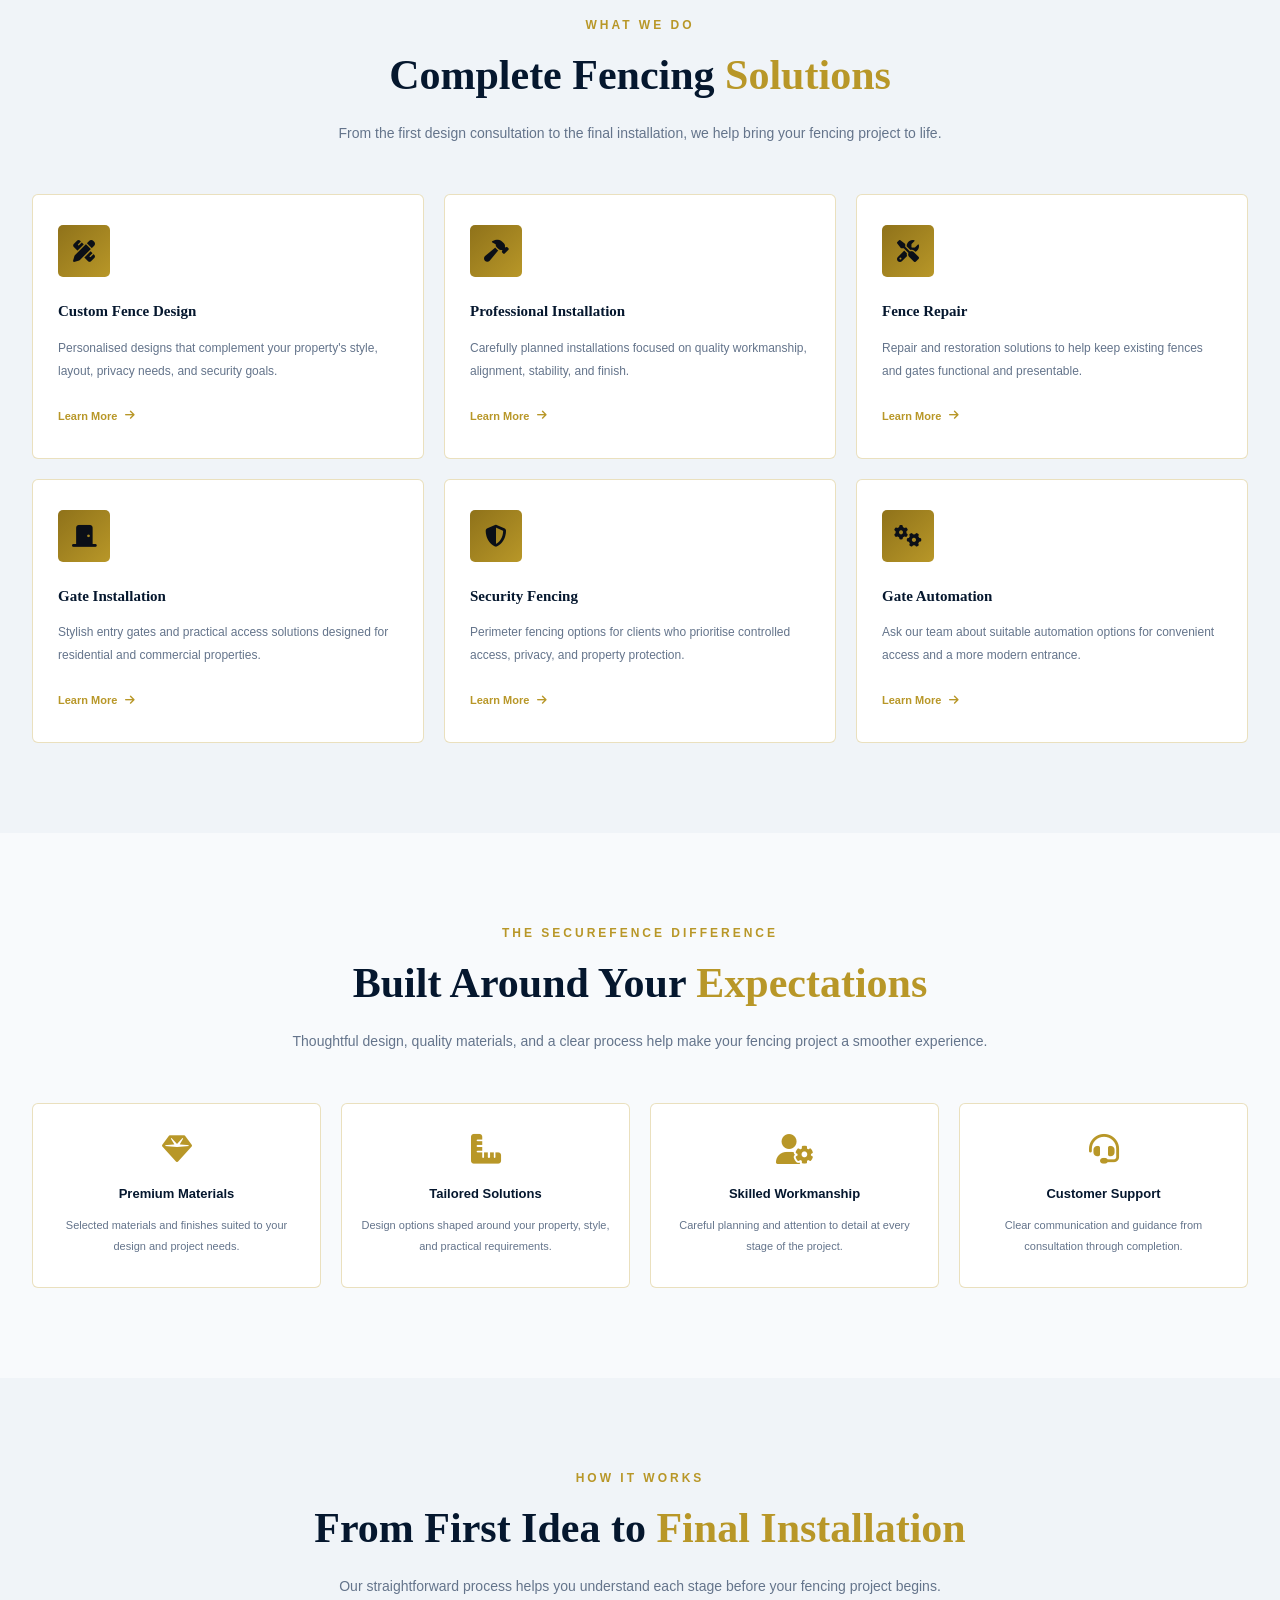
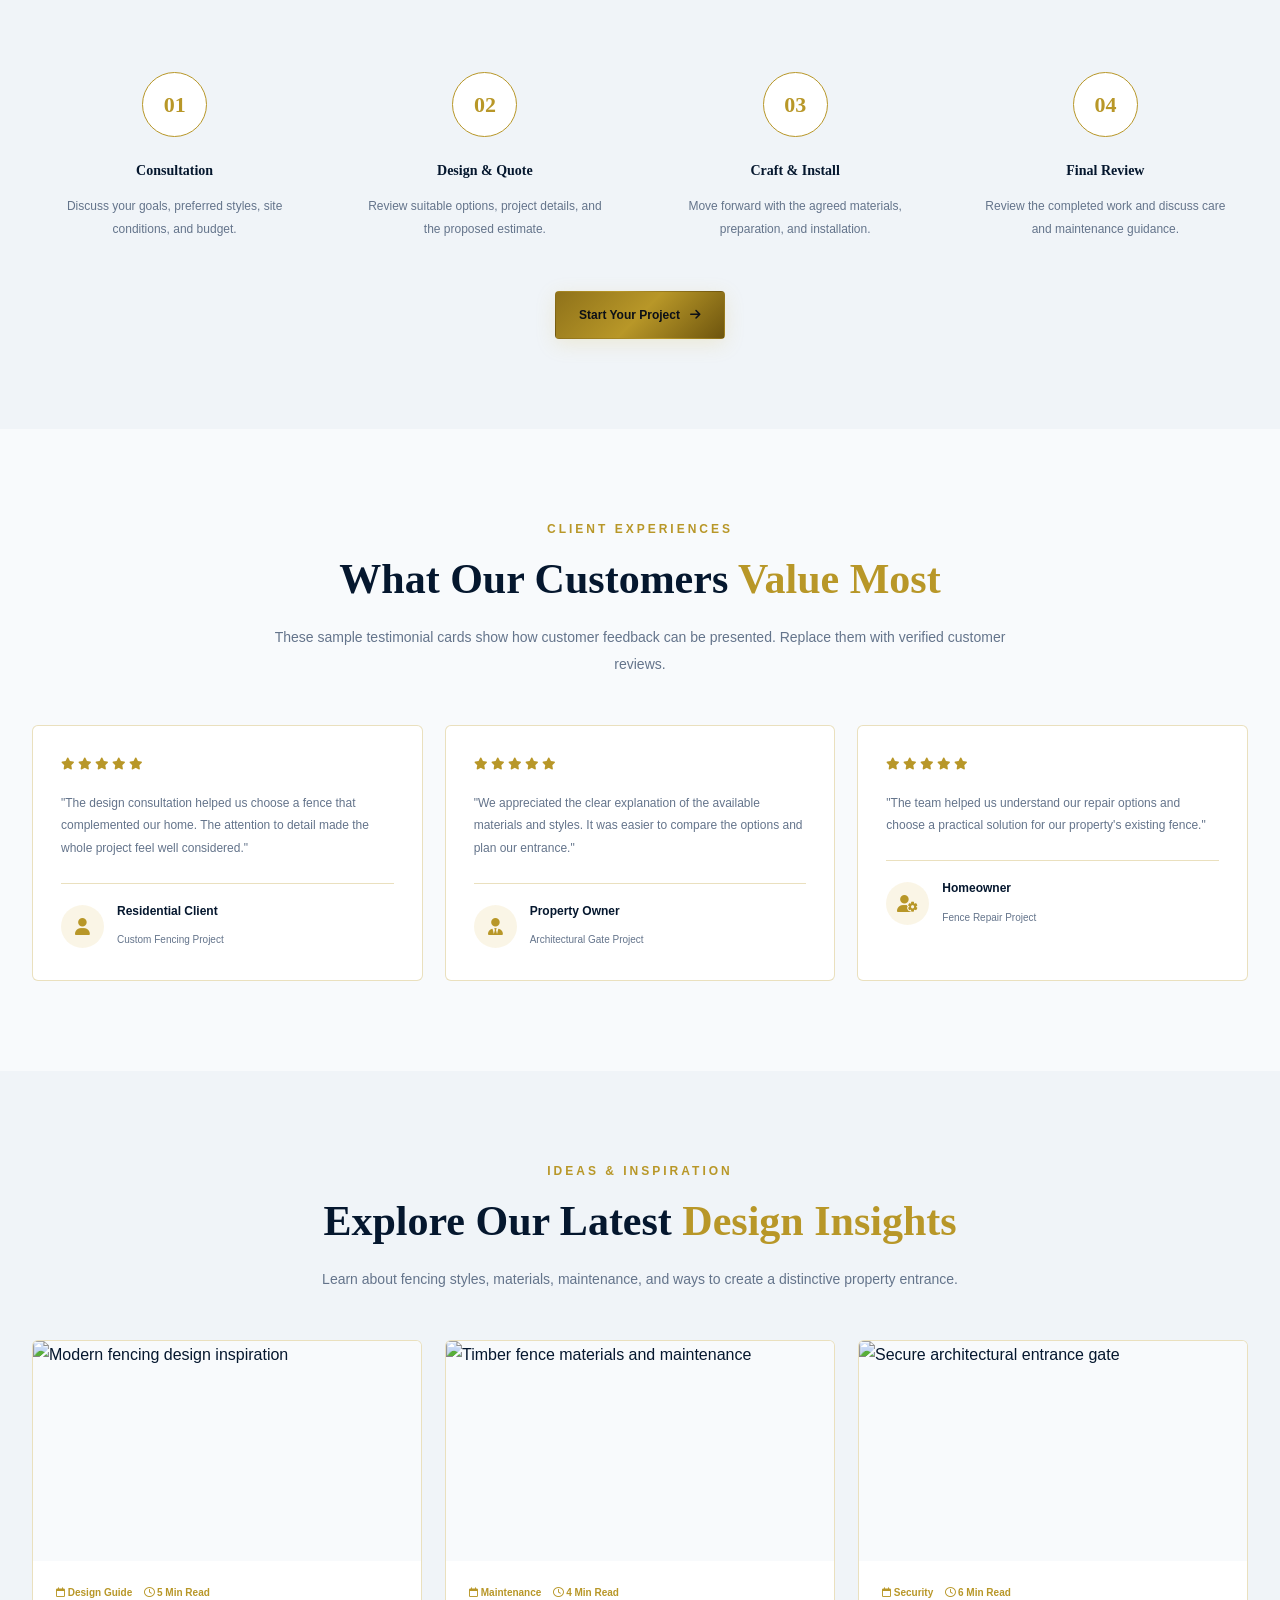
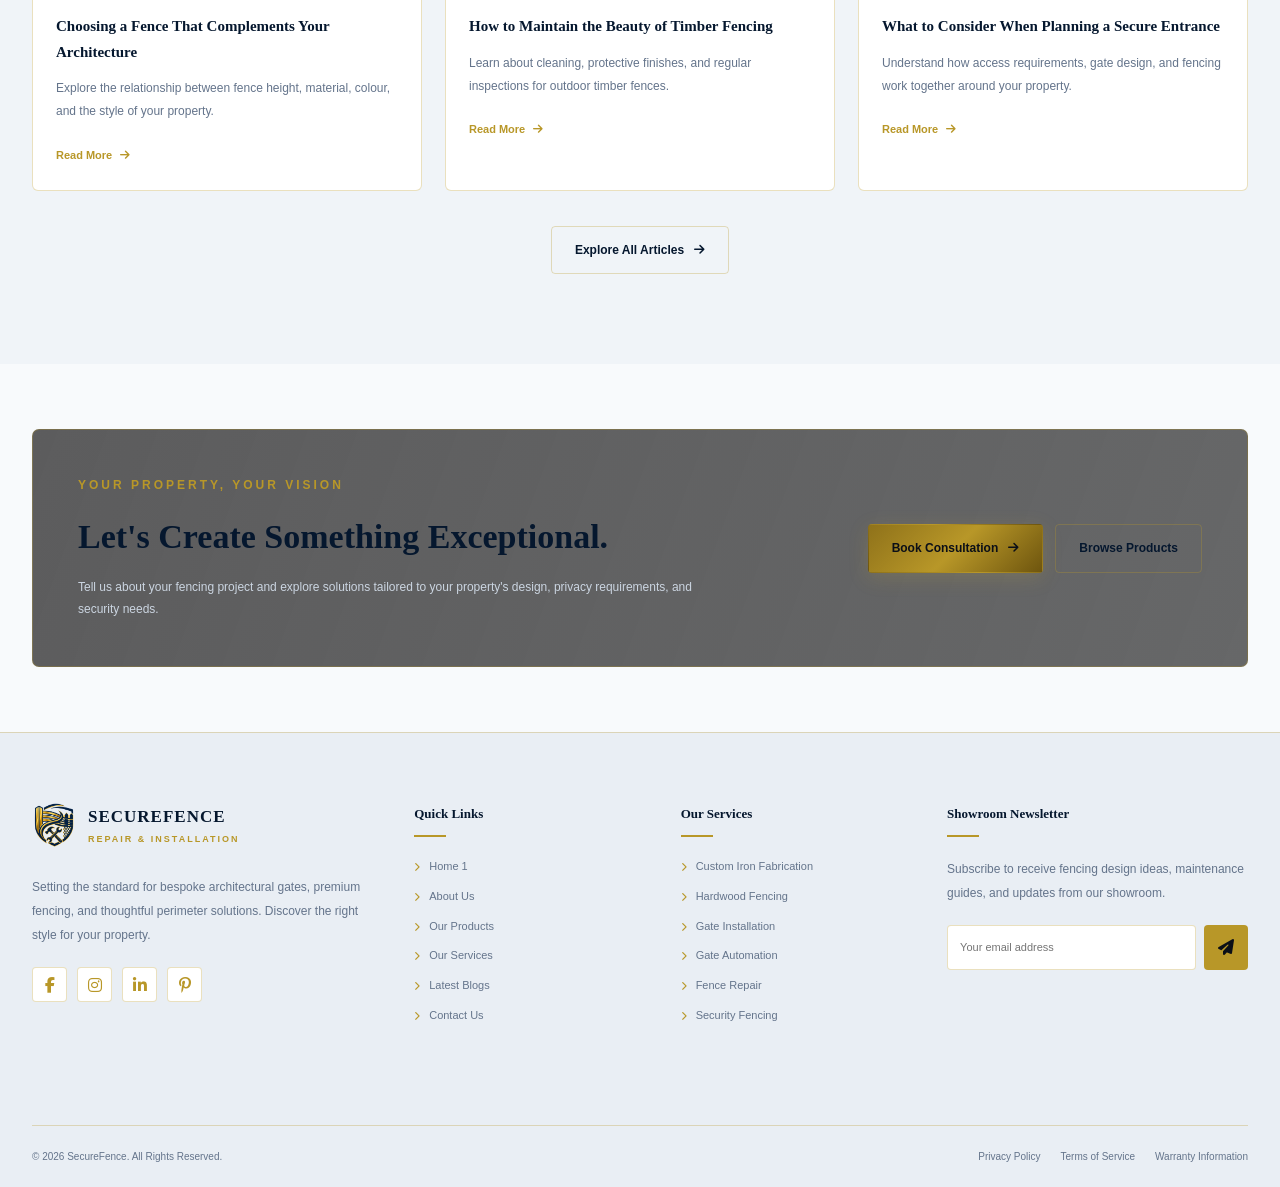
==== commit 0107a2ab: "Add files via upload" ====
--- a/index.html
+++ b/index.html
@@ -1120,7 +1120,7 @@
 <a href="index.html" class="brand-logo" aria-label="SecureFence Home">
 
 <div class="logo-icon">
-<img src="Securelogo-removebg-preview.png"
+<img src="Images/Securelogo-removebg-preview.png"
 height="50" width="250" alt="SecureFence Logo">
 </div>
 
@@ -1697,7 +1697,7 @@
 <a href="index.html" class="brand-logo">
 
 <div class="logo-icon">
-<img src="Images/Securelogo-removebg-preview.png" alt="SecureFence Logo">
+<img src="Securelogo-removebg-preview.png" alt="SecureFence Logo">
 </div>
 
 <div class="logo-text">
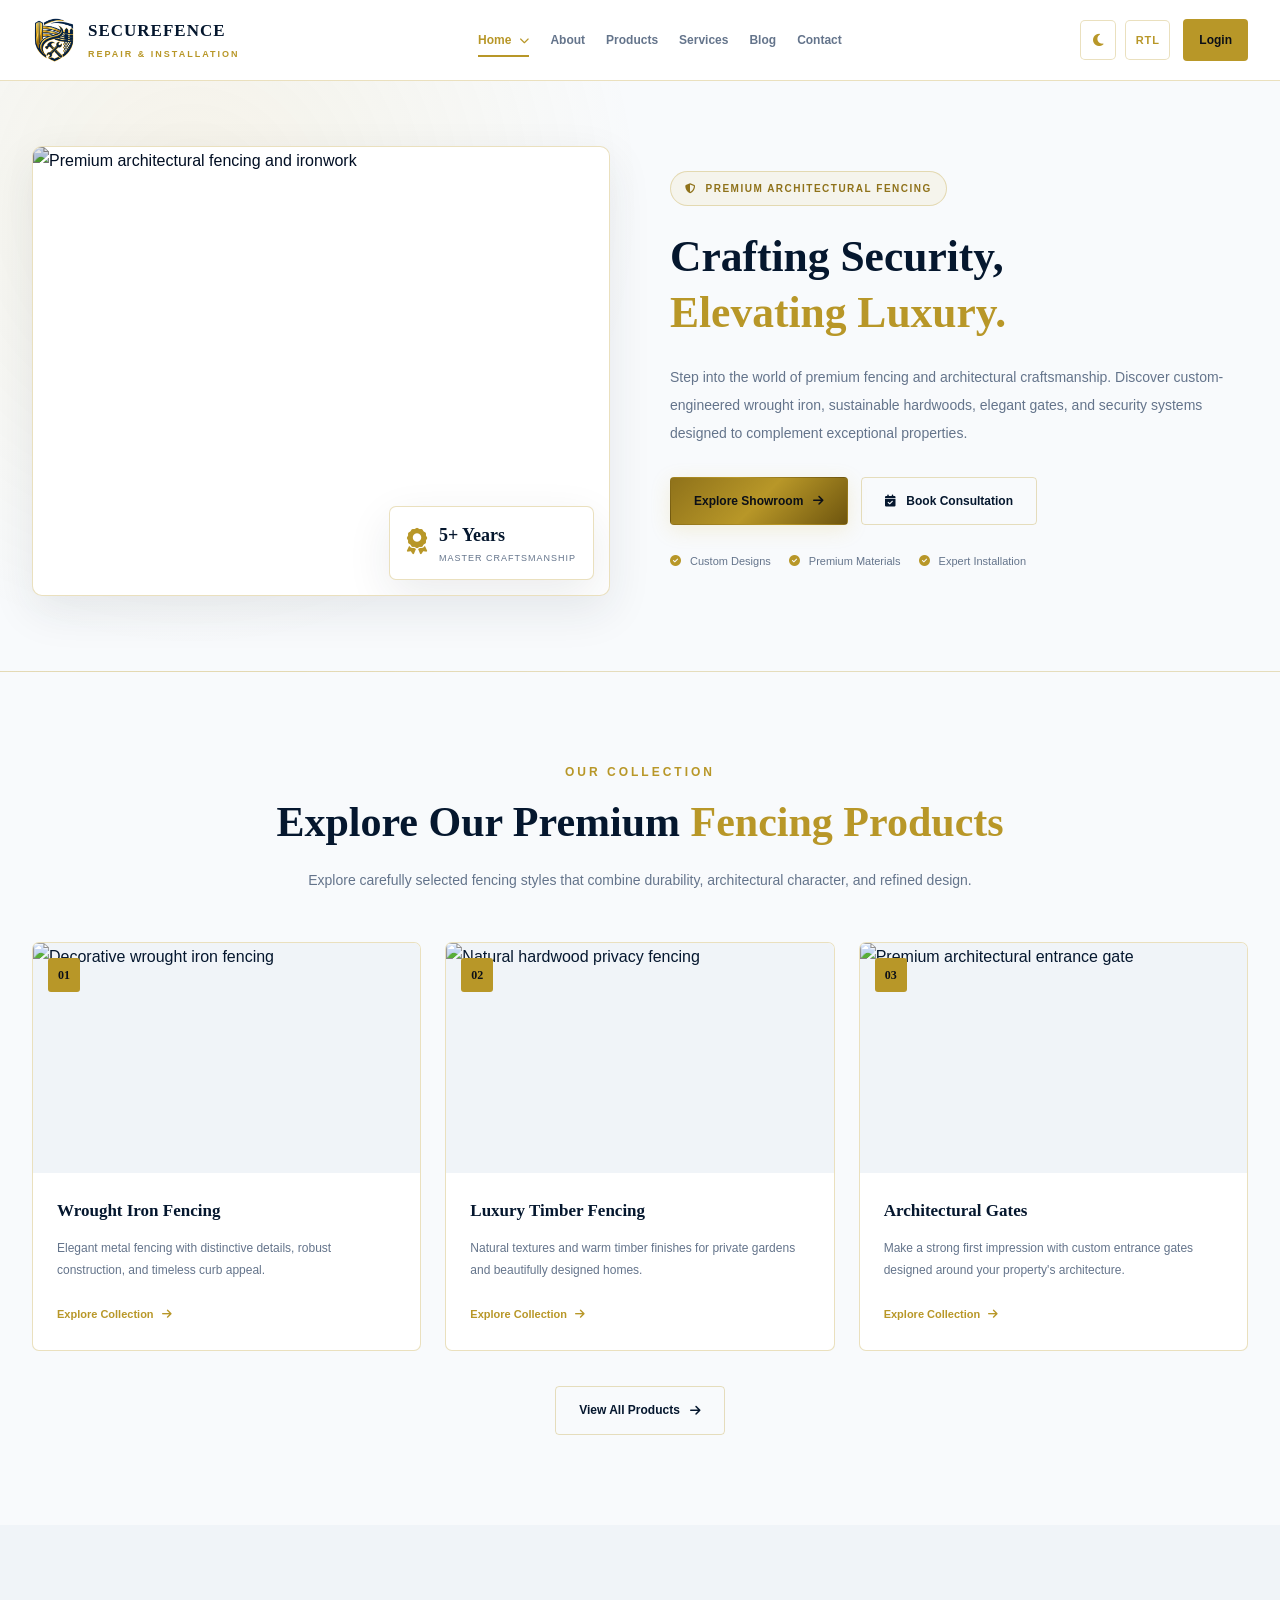
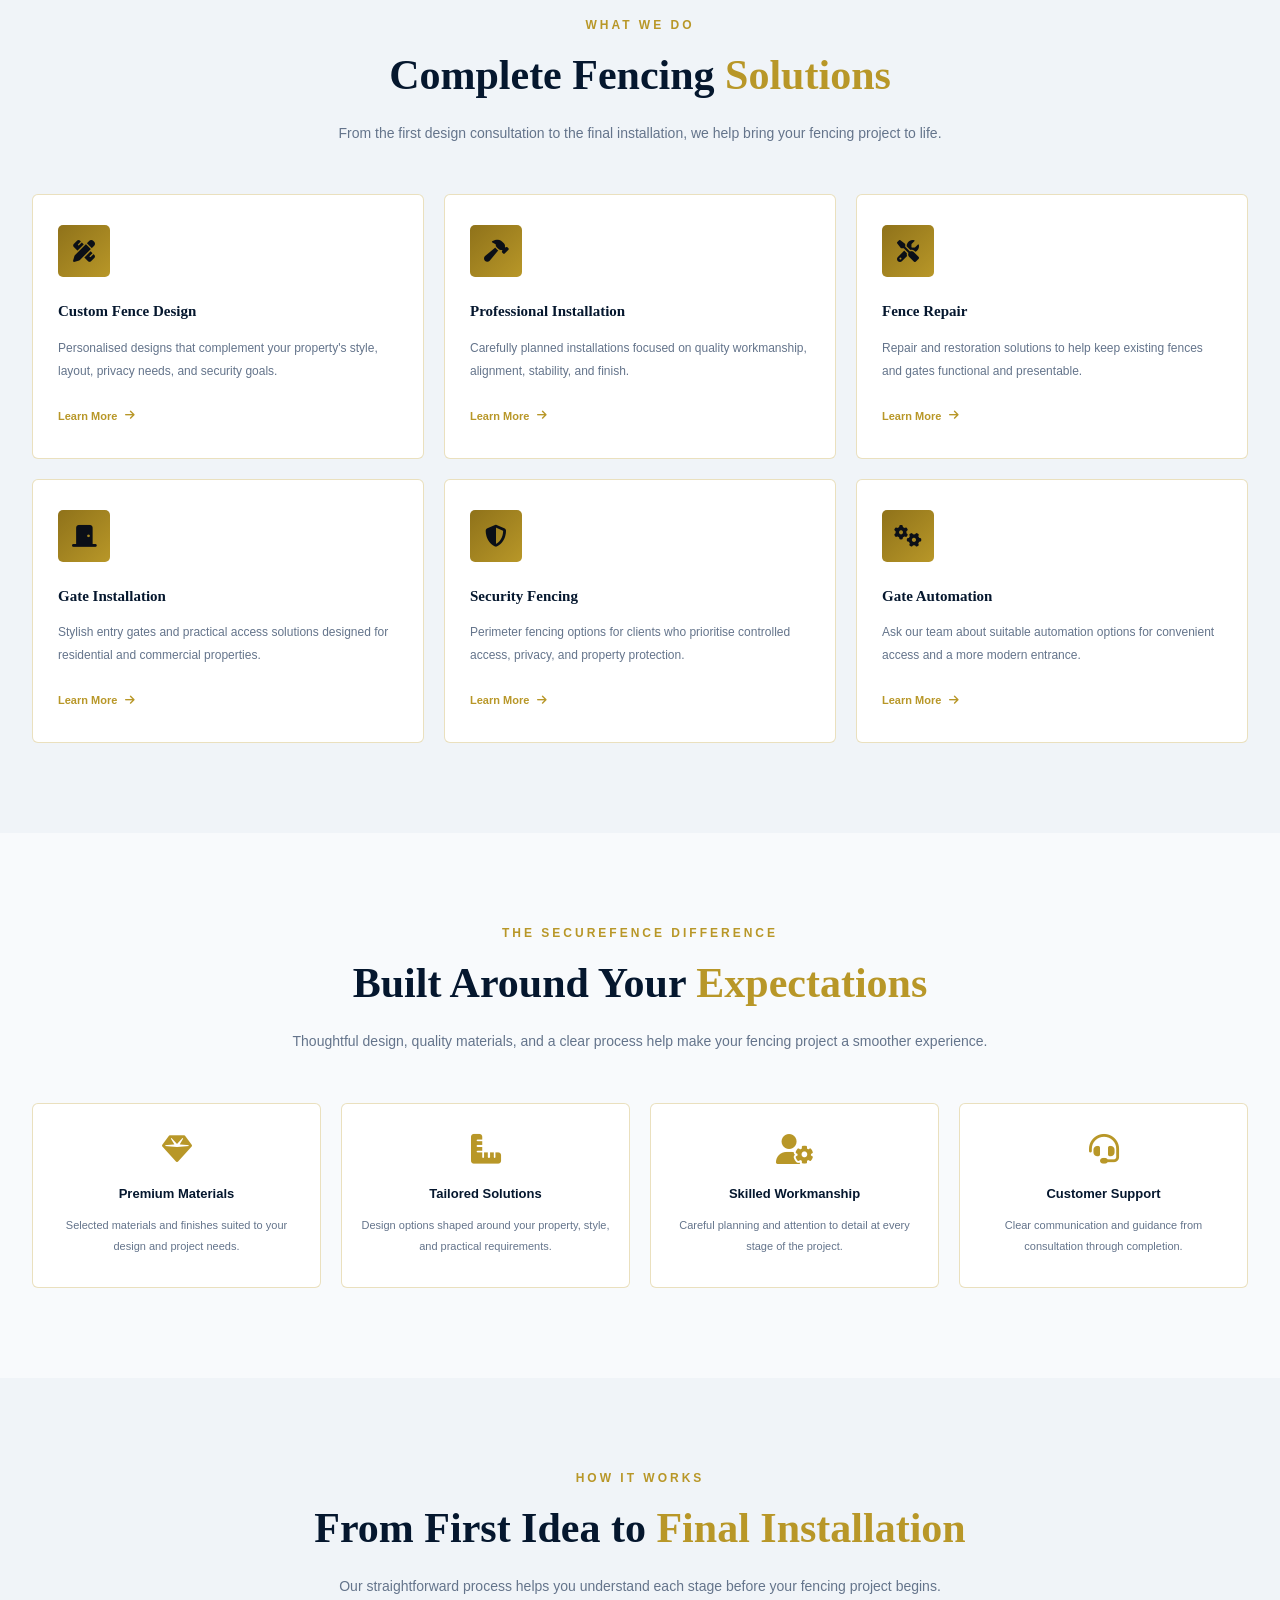
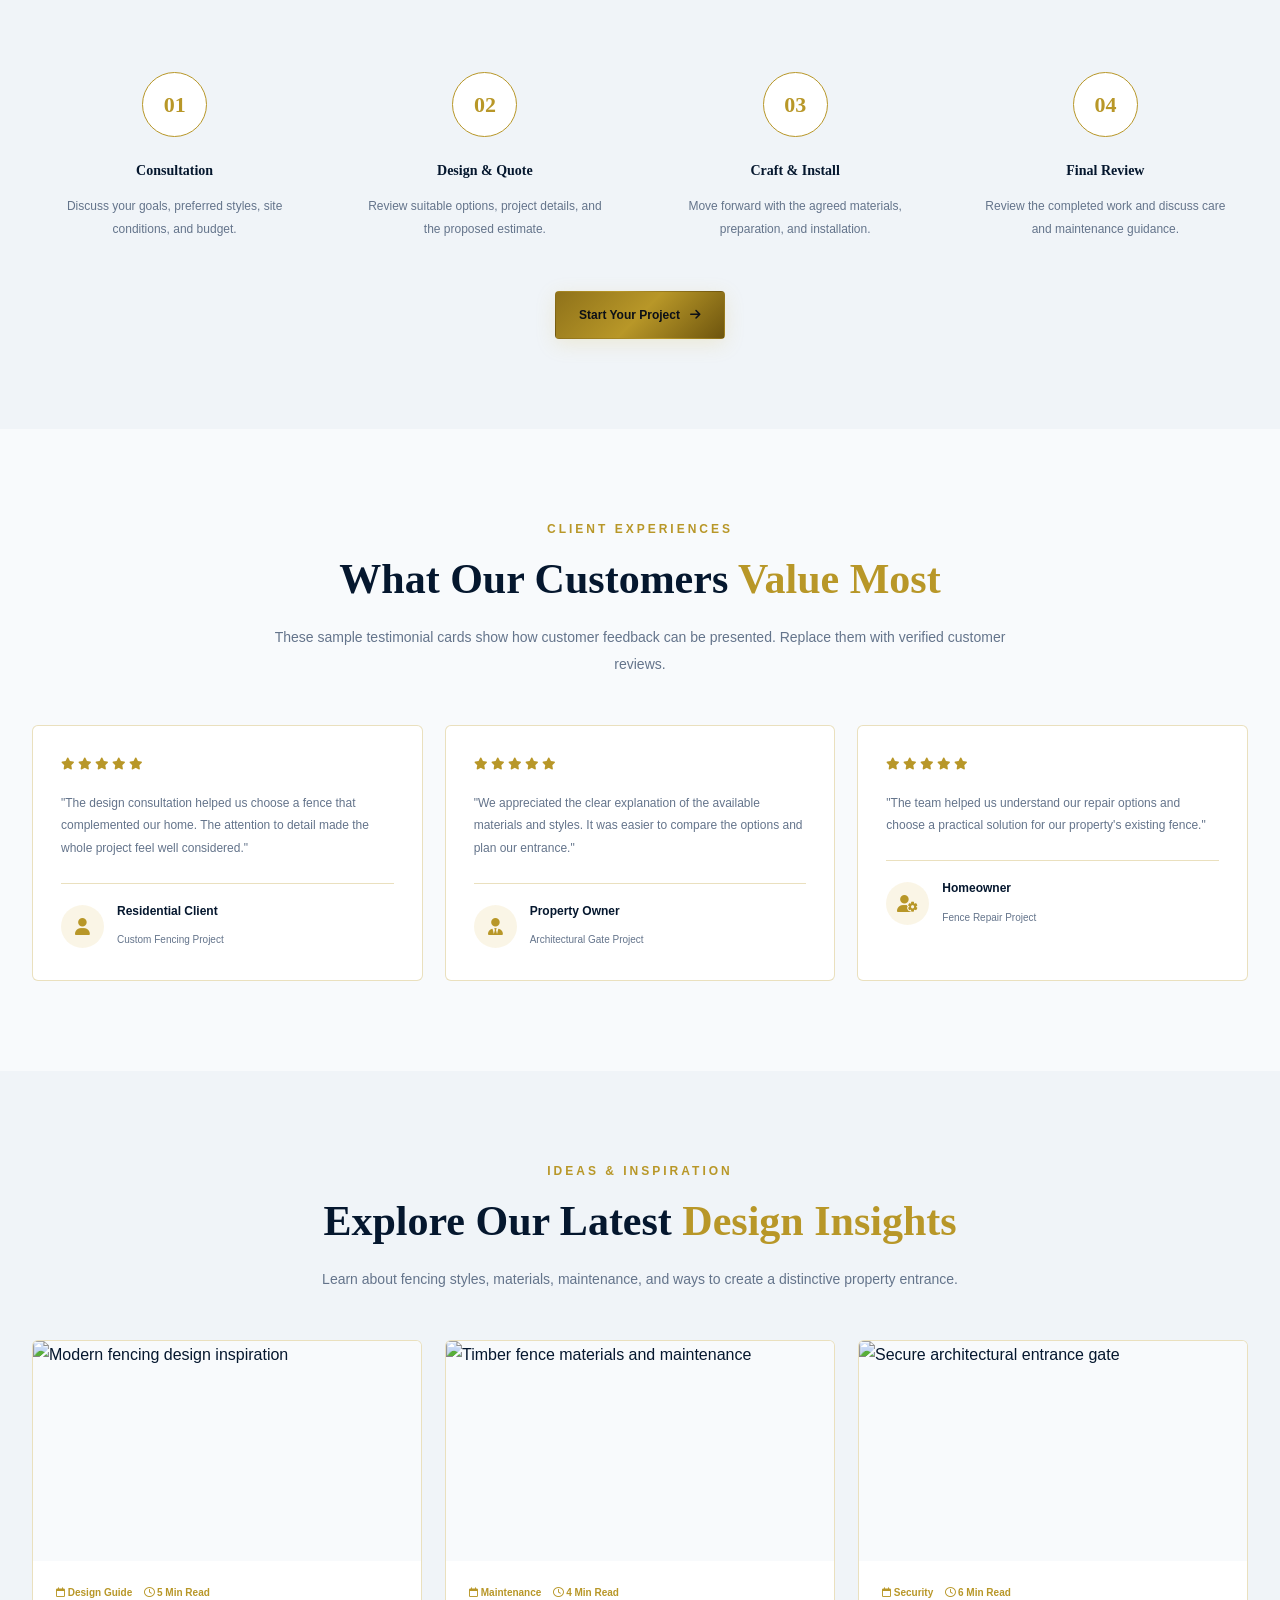
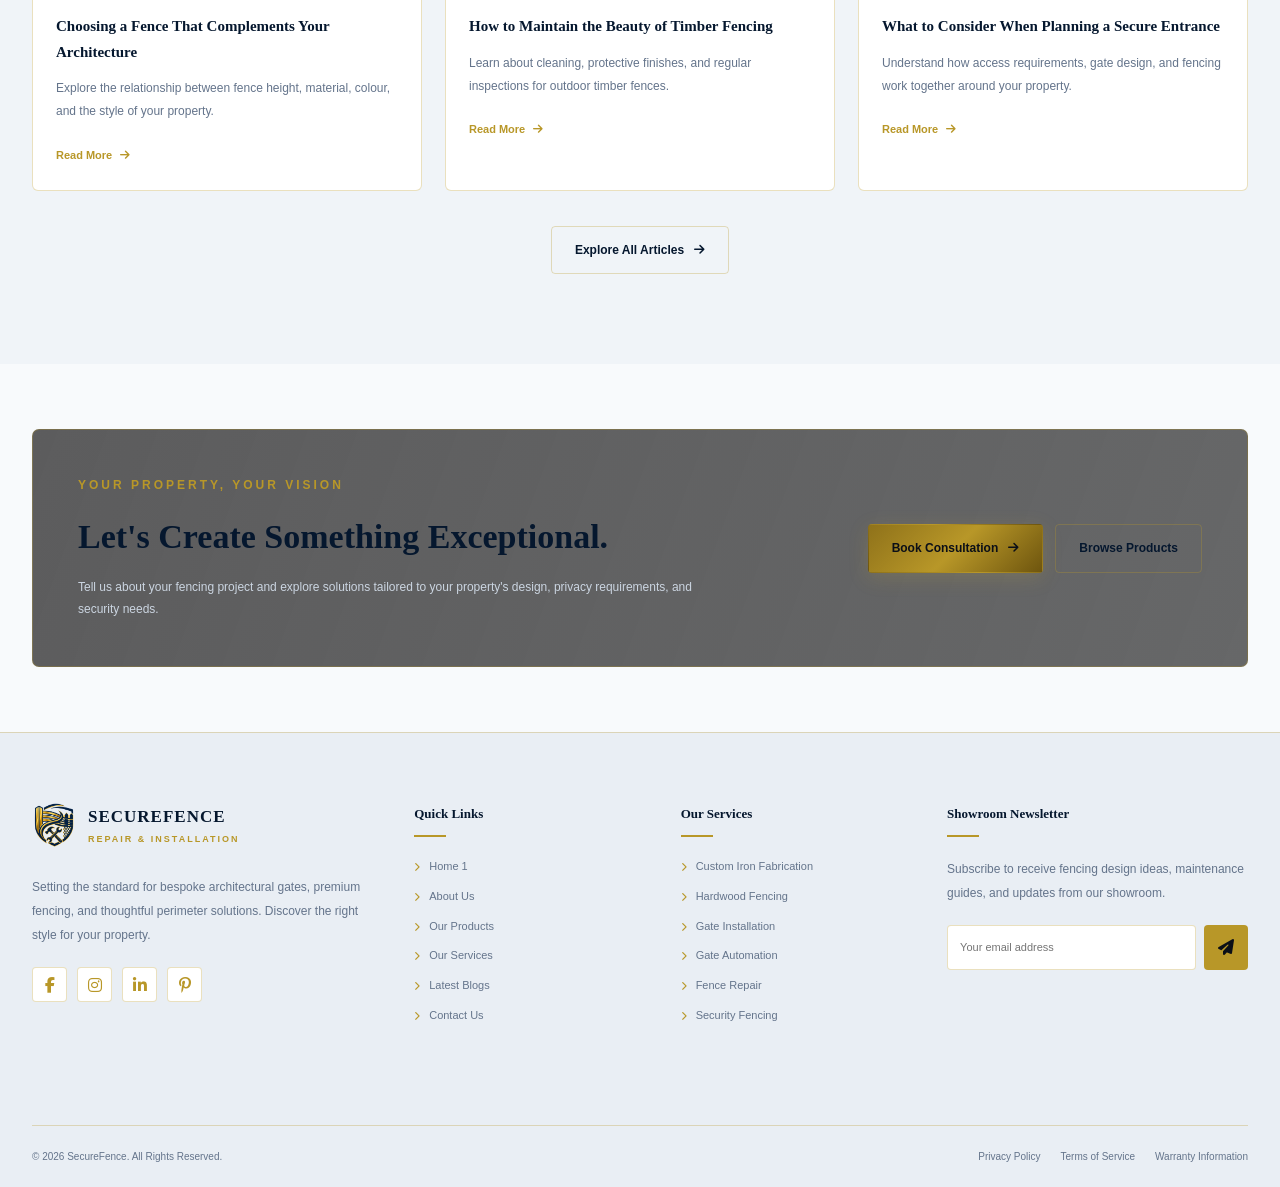
==== commit ace0ebb2: "Add files via upload" ====
--- a/index.html
+++ b/index.html
@@ -1120,7 +1120,7 @@
 <a href="index.html" class="brand-logo" aria-label="SecureFence Home">
 
 <div class="logo-icon">
-<img src="Images/Securelogo-removebg-preview.png"
+<img src="Securelogo-removebg-preview.png"
 height="50" width="250" alt="SecureFence Logo">
 </div>
 
